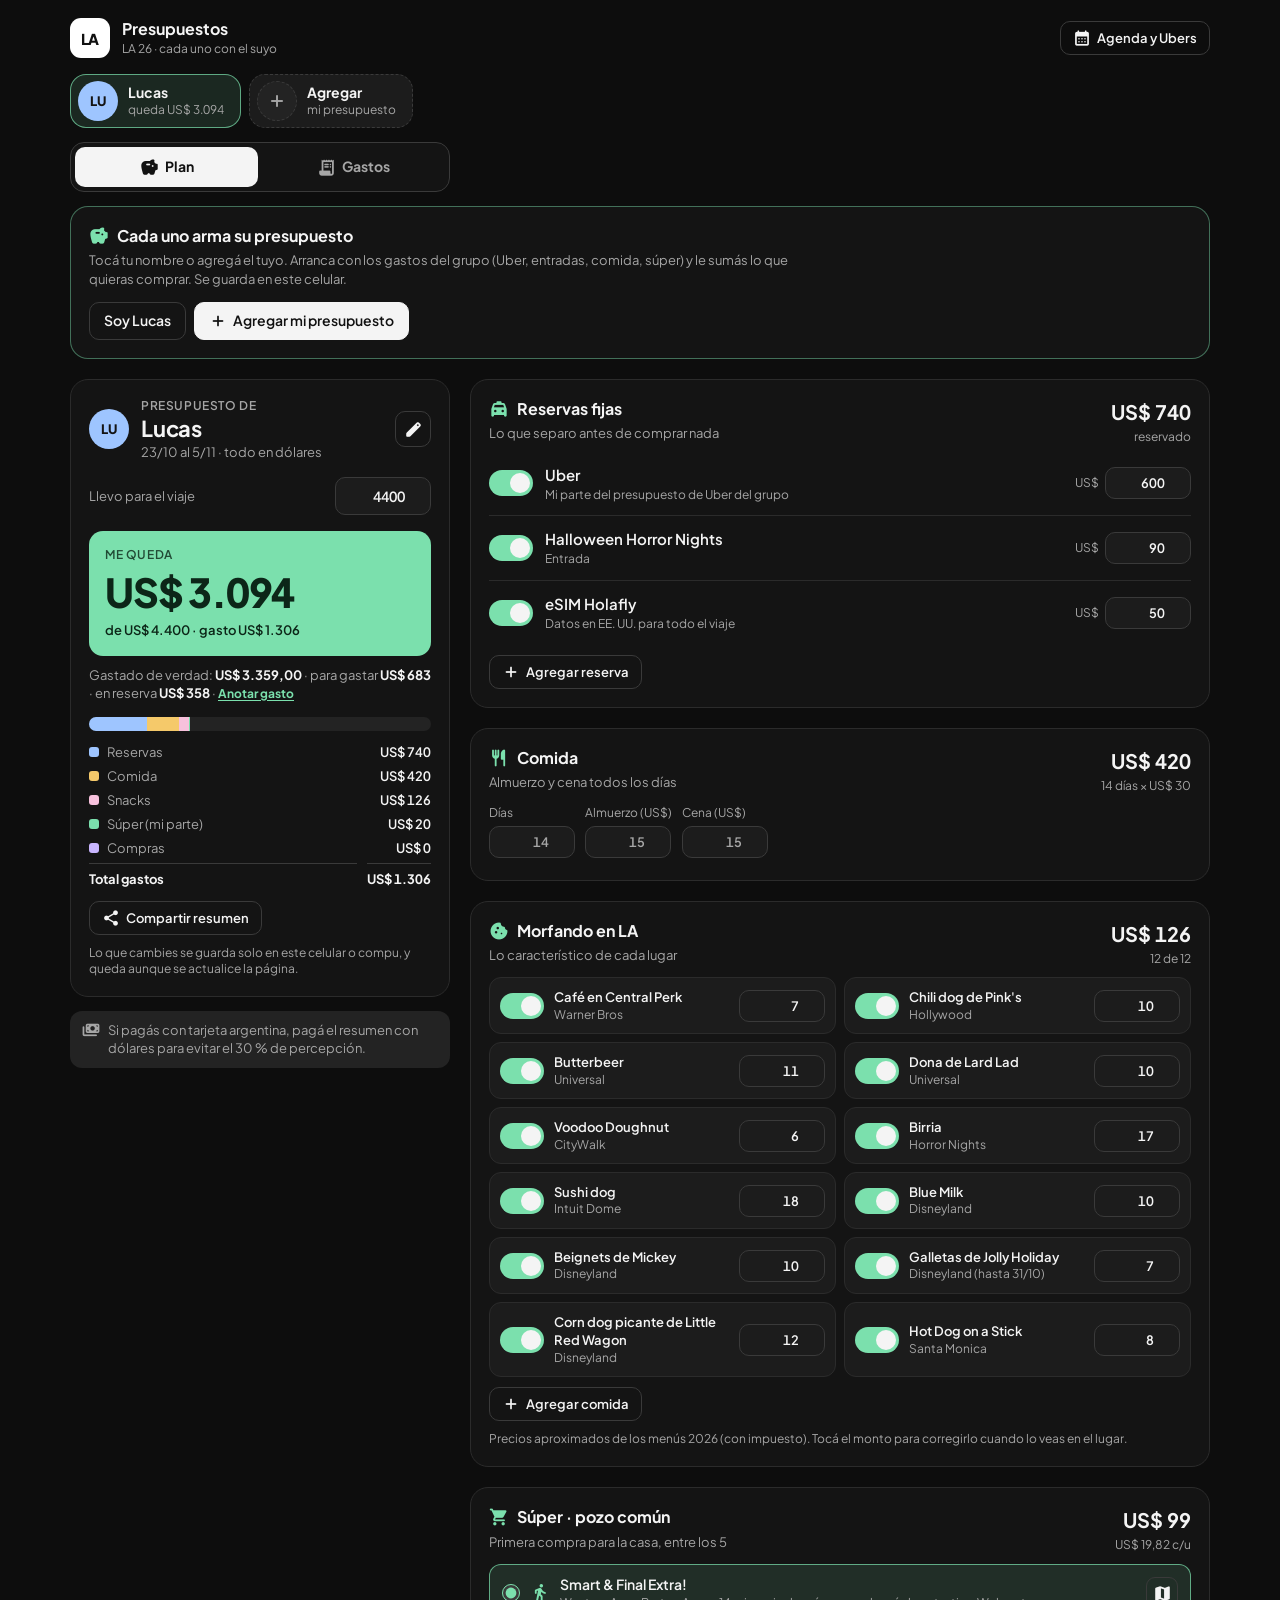
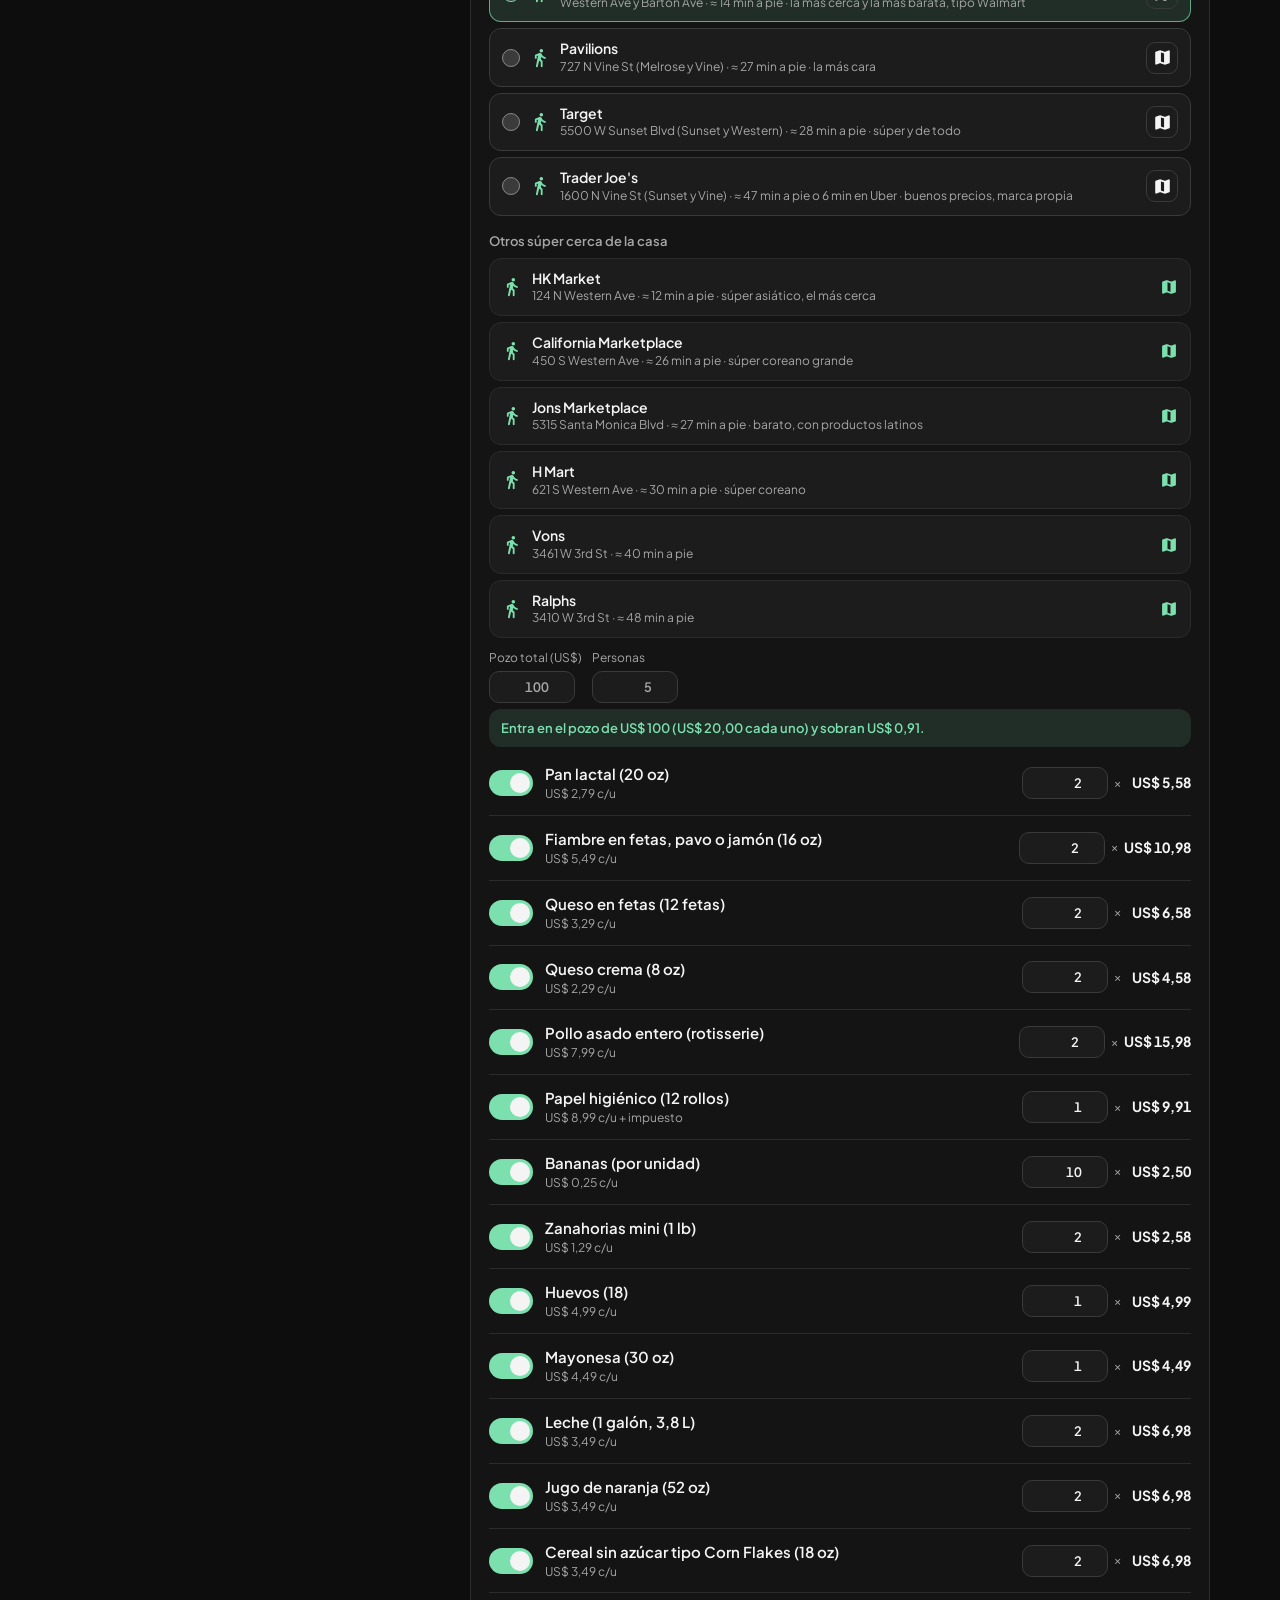
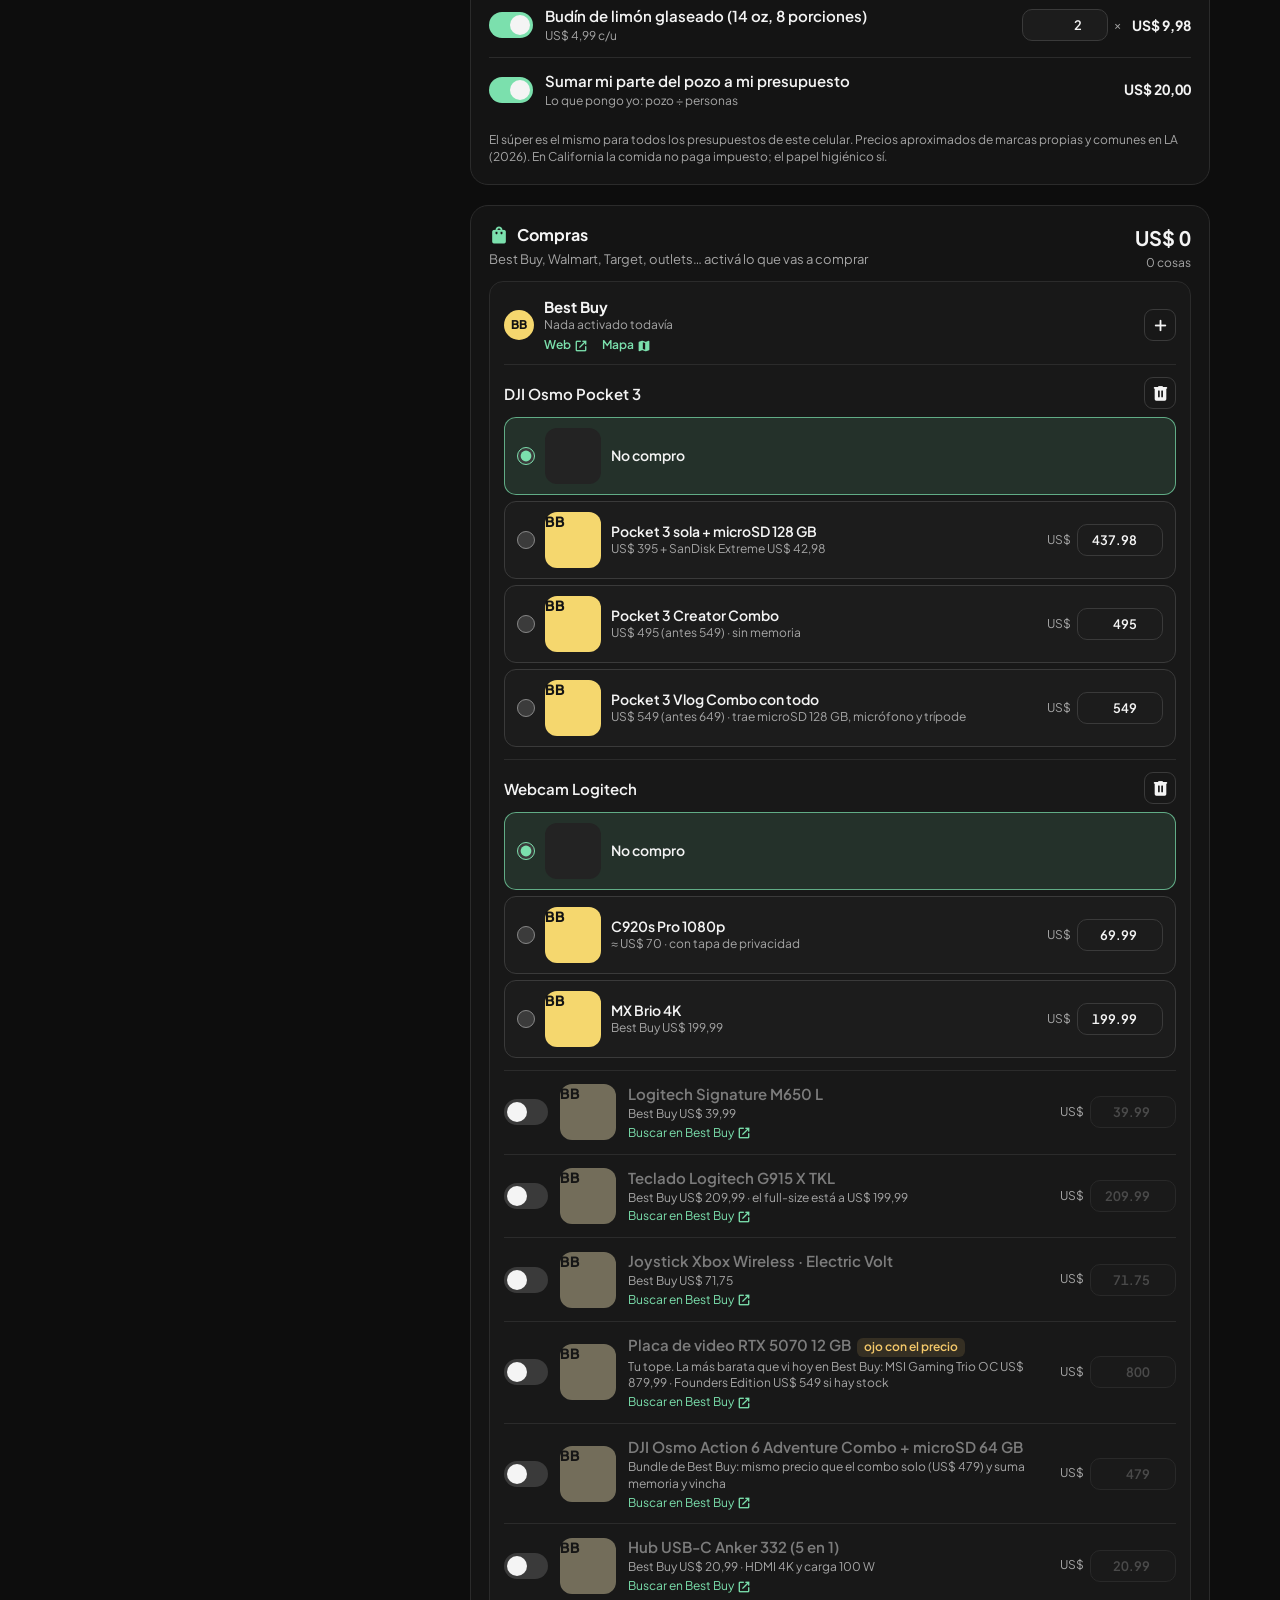
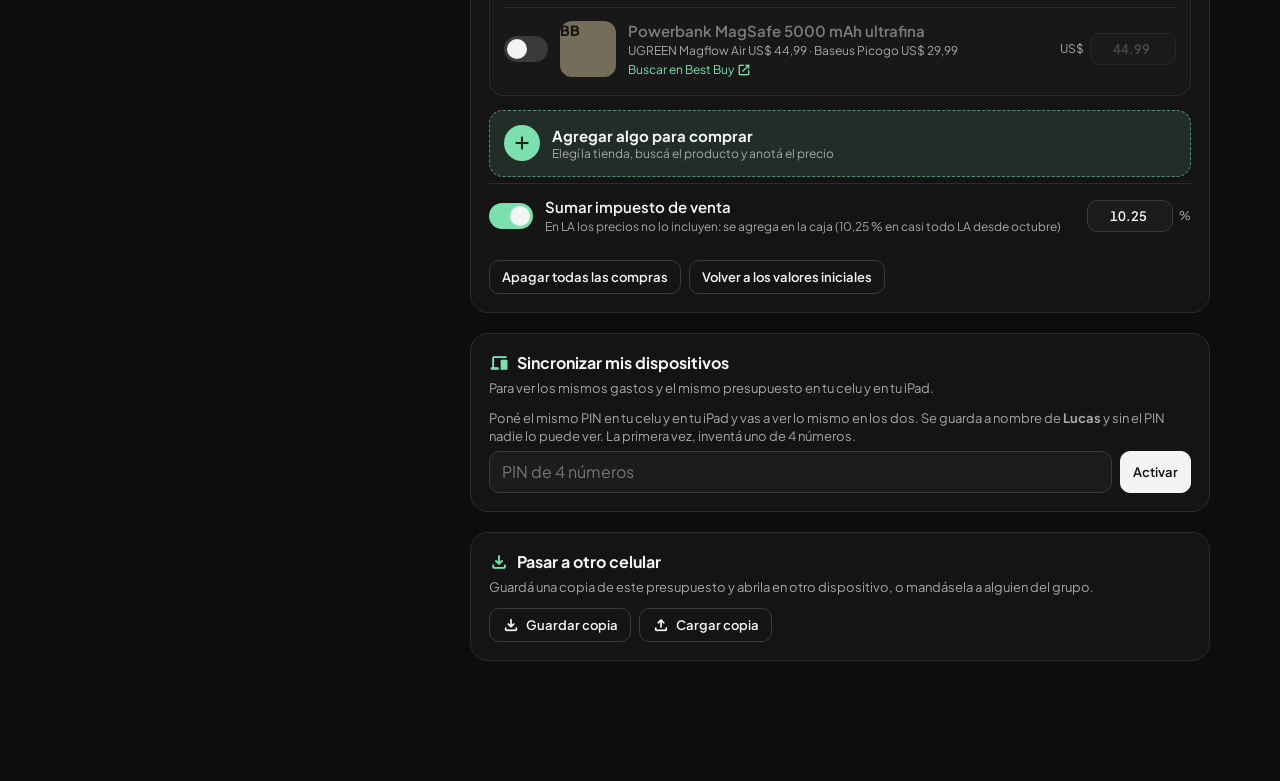
==== presupuesto/index.html @ dd447ec0 "Presupuestos: Lucas gastó US$ 244 en Uniqlo y reserva el Uber a Citadel del 4/11 Co-Authored-By: Cla" ====
<!doctype html>
<html lang="es">
<head>
<meta charset="utf-8">
<meta name="viewport" content="width=device-width, initial-scale=1, viewport-fit=cover">
<meta name="theme-color" content="#111111">
<meta name="apple-mobile-web-app-capable" content="yes">
<meta name="apple-mobile-web-app-status-bar-style" content="black-translucent">
<title>LA 26 · Presupuestos</title>
<link rel="manifest" href="../manifest.webmanifest">
<link rel="icon" href="../icono.svg" type="image/svg+xml">
<link rel="apple-touch-icon" href="../icono.svg">
<link rel="preconnect" href="https://fonts.googleapis.com">
<link rel="preconnect" href="https://fonts.gstatic.com" crossorigin>
<link rel="stylesheet" href="https://fonts.googleapis.com/css2?family=Plus+Jakarta+Sans:wght@400;500;600;700;800&display=swap">
<link rel="stylesheet" href="https://fonts.googleapis.com/css2?family=Material+Symbols+Rounded:opsz,wght,FILL,GRAD@20..48,400..600,0..1,0&icon_names=add,backspace,calendar_month,close,confirmation_number,content_copy,cookie,delete,devices,directions_walk,download,edit,local_taxi,map,open_in_new,payments,receipt_long,restaurant,savings,search,share,shopping_bag,shopping_cart,upload,warning&display=block">
<link rel="stylesheet" href="presupuesto.css?v=12">
</head>
<body>
<header class="top">
  <a class="marca" href="../">
    <span class="logo">LA</span>
    <span class="marca-txt">
      <strong>Presupuestos</strong>
      <small>LA 26 · cada uno con el suyo</small>
    </span>
  </a>
  <a class="btn btn-sec btn-chico solo-desk" href="../">
    <span class="ms" aria-hidden="true">calendar_month</span>
    Agenda y Ubers
  </a>
</header>

<nav class="personas" id="personas" aria-label="Presupuesto de cada uno"></nav>

<div class="vistas">
  <div class="segmentos" role="tablist" aria-label="Plan o gastos">
    <button type="button" data-vista="plan">
      <span class="ms" aria-hidden="true">savings</span>
      Plan
    </button>
    <button type="button" data-vista="gastos">
      <span class="ms" aria-hidden="true">receipt_long</span>
      Gastos
    </button>
  </div>
</div>

<section class="bienvenida" id="bienvenida" hidden>
  <div class="caja">
    <h2><span class="ms" aria-hidden="true">savings</span>Cada uno arma su presupuesto</h2>
    <p class="sub">Tocá tu nombre o agregá el tuyo. Arranca con los gastos del grupo (Uber, entradas, comida, súper) y le sumás lo que quieras comprar. Se guarda en este celular.</p>
    <div class="fila-btns" id="bienvenida-btns"></div>
  </div>
</section>

<div class="wrap" id="wrap">
  <aside class="resumen">
    <div class="caja">
      <div class="cab-persona">
        <span class="sig" id="p-sig"></span>
        <div class="cab-persona-txt">
          <small class="rotulo">Presupuesto de</small>
          <h1 id="p-nombre"></h1>
          <p class="sub" id="p-fechas"></p>
        </div>
        <button class="icono-btn" id="editar-persona" aria-label="Editar nombre y color">
          <span class="ms" aria-hidden="true">edit</span>
        </button>
      </div>
      <div class="recibo">
        <label for="recibo">Llevo para el viaje</label>
        <input class="num" id="recibo" type="number" min="0" step="50" inputmode="numeric" data-k="recibo">
      </div>
      <div class="queda" id="queda">
        <small>Me queda</small>
        <b id="queda-n">US$ 0</b>
        <span id="queda-sub"></span>
      </div>
      <p class="real" id="real"></p>
      <div class="barra" id="barra"></div>
      <div class="leyenda" id="leyenda"></div>
      <div class="fila-btns acciones">
        <button class="btn btn-sec btn-chico" id="compartir">
          <span class="ms" aria-hidden="true">share</span>
          Compartir resumen
        </button>
      </div>
      <p class="nota">Lo que cambies se guarda solo en este celular o compu, y queda aunque se actualice la página.</p>
    </div>
    <div class="avisos" id="avisos"></div>
  </aside>

  <main class="cols">
    <section class="caja">
      <div class="cab">
        <div><h2><span class="ms" aria-hidden="true">local_taxi</span>Reservas fijas</h2><p class="sub">Lo que separo antes de comprar nada</p></div>
        <div class="tot"><b id="t-reservas">US$ 0</b><small>reservado</small></div>
      </div>
      <div id="reservas"></div>
      <button class="btn btn-sec btn-chico agregar-chico" data-agregar="reservas">
        <span class="ms" aria-hidden="true">add</span>
        Agregar reserva
      </button>
    </section>

    <section class="caja">
      <div class="cab">
        <div><h2><span class="ms" aria-hidden="true">restaurant</span>Comida</h2><p class="sub">Almuerzo y cena todos los días</p></div>
        <div class="tot"><b id="t-comida">US$ 0</b><small id="t-comida-sub"></small></div>
      </div>
      <div class="comida">
        <label>Días<input class="num chico" type="number" min="0" step="1" inputmode="numeric" data-k="dias"></label>
        <label>Almuerzo (US$)<input class="num chico" type="number" min="0" step="1" inputmode="decimal" data-k="almuerzo"></label>
        <label>Cena (US$)<input class="num chico" type="number" min="0" step="1" inputmode="decimal" data-k="cena"></label>
      </div>
    </section>

    <section class="caja">
      <div class="cab">
        <div><h2><span class="ms" aria-hidden="true">cookie</span>Morfando en LA</h2><p class="sub">Lo característico de cada lugar</p></div>
        <div class="tot"><b id="t-snacks">US$ 0</b><small id="t-snacks-sub"></small></div>
      </div>
      <div class="snacks" id="snacks"></div>
      <button class="btn btn-sec btn-chico agregar-chico" data-agregar="snacks">
        <span class="ms" aria-hidden="true">add</span>
        Agregar comida
      </button>
      <p class="nota">Precios aproximados de los menús 2026 (con impuesto). Tocá el monto para corregirlo cuando lo veas en el lugar.</p>
    </section>

    <section class="caja">
      <div class="cab">
        <div><h2><span class="ms" aria-hidden="true">shopping_cart</span>Súper · pozo común</h2><p class="sub" id="super-sub">Primera compra para la casa</p></div>
        <div class="tot"><b id="t-super">US$ 0</b><small id="t-super-sub"></small></div>
      </div>
      <div class="tiendas" id="tiendas"></div>
      <div class="cercanos" id="cercanos"></div>
      <div class="comida">
        <label>Pozo total (US$)<input class="num chico" type="number" min="0" step="5" inputmode="decimal" data-sk="pozo"></label>
        <label>Personas<input class="num chico" type="number" min="1" step="1" inputmode="numeric" data-sk="personas"></label>
      </div>
      <div class="pozo" id="pozo"></div>
      <div id="super"></div>
      <div class="fila" id="mi-parte"></div>
      <p class="nota">El súper es el mismo para todos los presupuestos de este celular. Precios aproximados de marcas propias y comunes en LA (2026). En California la comida no paga impuesto; el papel higiénico sí.</p>
    </section>

    <section class="caja">
      <div class="cab">
        <div><h2><span class="ms" aria-hidden="true">shopping_bag</span>Compras</h2><p class="sub">Best Buy, Walmart, Target, outlets… activá lo que vas a comprar</p></div>
        <div class="tot"><b id="t-compras">US$ 0</b><small id="t-compras-sub"></small></div>
      </div>
      <div id="compras"></div>
      <button class="agregar" data-agregar-compra="">
        <span class="ms" aria-hidden="true">add</span>
        <span><b>Agregar algo para comprar</b><small>Elegí la tienda, buscá el producto y anotá el precio</small></span>
      </button>
      <div id="impuesto"></div>
      <div class="fila-btns">
        <button class="btn btn-sec btn-chico" id="todo-off">Apagar todas las compras</button>
        <button class="btn btn-sec btn-chico" id="reset">Volver a los valores iniciales</button>
      </div>
    </section>

    <section class="caja" id="sync-caja">
      <div class="cab">
        <div><h2><span class="ms" aria-hidden="true">devices</span>Sincronizar mis dispositivos</h2><p class="sub">Para ver los mismos gastos y el mismo presupuesto en tu celu y en tu iPad.</p></div>
      </div>
      <div id="sync-box"></div>
    </section>

    <section class="caja">
      <div class="cab">
        <div><h2><span class="ms" aria-hidden="true">download</span>Pasar a otro celular</h2><p class="sub">Guardá una copia de este presupuesto y abrila en otro dispositivo, o mandásela a alguien del grupo.</p></div>
      </div>
      <div class="fila-btns">
        <button class="btn btn-sec btn-chico" id="exportar">
          <span class="ms" aria-hidden="true">download</span>
          Guardar copia
        </button>
        <label class="btn btn-sec btn-chico" for="archivo">
          <span class="ms" aria-hidden="true">upload</span>
          Cargar copia
        </label>
        <input type="file" id="archivo" accept=".json,application/json" hidden>
      </div>
    </section>
  </main>
</div>

<section class="gastos-vista" id="vista-gastos" hidden>
  <div class="caja g-resumen" id="g-queda-box">
    <small class="rotulo" id="g-titulo">Te quedan</small>
    <b id="g-queda">US$ 0</b>
    <span id="g-sub"></span>
    <div class="g-barra"><i id="g-barra"></i><i id="g-barra-res" class="res"></i></div>
    <small class="g-plan" id="g-plan"></small>
  </div>

  <div class="caja calc">
    <div class="calc-pantalla" aria-live="polite">
      <span id="calc-expr"></span>
      <b id="calc-total">US$ 0,00</b>
    </div>
    <div class="cats" id="g-cats"></div>
    <input class="g-nota" id="g-nota" type="text" maxlength="80" placeholder="¿En qué? (opcional)" autocomplete="off">
    <div class="teclado">
      <button type="button" data-tecla="7" style="grid-area:k7">7</button>
      <button type="button" data-tecla="8" style="grid-area:k8">8</button>
      <button type="button" data-tecla="9" style="grid-area:k9">9</button>
      <button type="button" data-tecla="borrar" class="op" style="grid-area:kb" aria-label="Borrar el último número"><span class="ms" aria-hidden="true">backspace</span></button>
      <button type="button" data-tecla="4" style="grid-area:k4">4</button>
      <button type="button" data-tecla="5" style="grid-area:k5">5</button>
      <button type="button" data-tecla="6" style="grid-area:k6">6</button>
      <button type="button" data-tecla="C" class="op" style="grid-area:kc" aria-label="Borrar todo">C</button>
      <button type="button" data-tecla="1" style="grid-area:k1">1</button>
      <button type="button" data-tecla="2" style="grid-area:k2">2</button>
      <button type="button" data-tecla="3" style="grid-area:k3">3</button>
      <button type="button" data-tecla="+" class="op mas" style="grid-area:kp" aria-label="Sumar">+</button>
      <button type="button" data-tecla="0" style="grid-area:k0">0</button>
      <button type="button" data-tecla="." style="grid-area:kd" aria-label="Coma decimal">,</button>
    </div>
    <div class="g-acciones">
      <button type="button" class="btn btn-sec btn-reservar" id="g-reservar" disabled><span class="ms" aria-hidden="true">savings</span>Reservar</button>
      <button type="button" class="btn btn-anotar" id="g-anotar" disabled>Anotar gasto</button>
    </div>
  </div>

  <div class="caja" id="g-res-caja" hidden>
    <h2><span class="ms" aria-hidden="true">savings</span>En reserva<span class="h2-num" id="g-res-tot"></span></h2>
    <p class="sub">No está gastada, pero no se toca: no cuenta en lo que te queda para gastar.</p>
    <div id="g-res-lista"></div>
  </div>

  <div class="caja">
    <h2><span class="ms" aria-hidden="true">receipt_long</span>Lo que gasté</h2>
    <div id="g-lista"></div>
  </div>

  <p class="g-sync" id="g-sync"></p>
</section>

<nav class="tabbar" aria-label="Secciones">
  <a href="../">
    <span class="ms" aria-hidden="true">calendar_month</span>
    Agenda
  </a>
  <a href="../#mapa">
    <span class="ms" aria-hidden="true">map</span>
    Mapa
  </a>
  <a href="../#uber">
    <span class="ms" aria-hidden="true">payments</span>
    Uber
  </a>
  <a href="#plan" data-vista="plan">
    <span class="ms" aria-hidden="true">savings</span>
    Presupuestos
  </a>
  <a href="#gastos" data-vista="gastos">
    <span class="ms" aria-hidden="true">receipt_long</span>
    Gastos
  </a>
</nav>

<dialog class="modal" id="modal-persona">
  <form method="dialog" class="modal-cuerpo" id="form-persona">
    <header class="modal-cab">
      <h2 id="persona-titulo">Nuevo presupuesto</h2>
      <button type="button" class="icono-btn" data-cerrar aria-label="Cerrar">
        <span class="ms" aria-hidden="true">close</span>
      </button>
    </header>
    <label class="campo">
      <span>Nombre</span>
      <input id="pe-nombre" type="text" maxlength="24" placeholder="Ej: Caro" autocomplete="off">
    </label>
    <label class="campo">
      <span>Plata que llevás (US$)</span>
      <input id="pe-recibo" type="number" min="0" step="50" inputmode="numeric" placeholder="Ej: 2000">
    </label>
    <div class="campo">
      <span>Color</span>
      <div class="colores" id="pe-colores"></div>
    </div>
    <p class="ayuda" id="pe-ayuda">Arranca con los gastos del grupo (Uber, entradas, comida y súper) y después cambiás lo que quieras.</p>
    <footer class="modal-pie">
      <button type="button" class="btn btn-peligro" id="pe-borrar">Borrar</button>
      <span class="espacio"></span>
      <button type="button" class="btn btn-sec" data-cerrar>Cancelar</button>
      <button type="submit" class="btn" id="pe-guardar">Crear</button>
    </footer>
  </form>
</dialog>

<dialog class="modal" id="modal-item">
  <form method="dialog" class="modal-cuerpo" id="form-item">
    <header class="modal-cab">
      <h2 id="item-titulo">Agregar</h2>
      <button type="button" class="icono-btn" data-cerrar aria-label="Cerrar">
        <span class="ms" aria-hidden="true">close</span>
      </button>
    </header>
    <label class="campo">
      <span>Nombre</span>
      <input id="it-nombre" type="text" maxlength="80" autocomplete="off">
    </label>
    <label class="campo">
      <span id="it-nota-label">Detalle</span>
      <input id="it-nota" type="text" maxlength="120" autocomplete="off" placeholder="Opcional">
    </label>
    <label class="campo">
      <span>Precio (US$)</span>
      <input id="it-precio" type="number" min="0" step="0.01" inputmode="decimal">
    </label>
    <footer class="modal-pie">
      <button type="button" class="btn btn-peligro" id="it-borrar">Borrar</button>
      <span class="espacio"></span>
      <button type="button" class="btn btn-sec" data-cerrar>Cancelar</button>
      <button type="submit" class="btn" id="it-guardar">Agregar</button>
    </footer>
  </form>
</dialog>

<dialog class="modal" id="modal-compra">
  <form method="dialog" class="modal-cuerpo" id="form-compra">
    <header class="modal-cab">
      <h2 id="compra-titulo">Agregar compra</h2>
      <button type="button" class="icono-btn" data-cerrar aria-label="Cerrar">
        <span class="ms" aria-hidden="true">close</span>
      </button>
    </header>
    <label class="campo">
      <span>Link del producto (opcional)</span>
      <input id="c-link" type="url" inputmode="url" placeholder="Pegá el link de Best Buy, Walmart, Amazon…" autocomplete="off">
      <small class="ayuda" id="c-link-ayuda">Con el link se completan la tienda y el nombre. El precio lo anotás vos.</small>
    </label>
    <div class="campo">
      <span>Tienda</span>
      <div id="c-tiendas"></div>
      <input id="c-tienda-otra" type="text" maxlength="40" placeholder="Nombre de la tienda" autocomplete="off" hidden>
    </div>
    <label class="campo">
      <span>Producto</span>
      <input id="c-nombre" type="text" maxlength="90" placeholder="Ej: AirPods 4" autocomplete="off">
    </label>
    <div class="fila-btns" id="c-buscar"></div>
    <div class="fila-campos">
      <label class="campo-mini"><small>Precio en la etiqueta (US$)</small><input id="c-precio" type="number" min="0" step="0.01" inputmode="decimal"></label>
      <label class="campo-mini corto"><small>Cantidad</small><input id="c-cant" type="number" min="1" step="1" inputmode="numeric" value="1"></label>
    </div>
    <small class="ayuda">En EE. UU. la etiqueta no incluye el impuesto: se suma solo abajo, en Compras.</small>
    <label class="campo">
      <span>Nota</span>
      <input id="c-nota" type="text" maxlength="120" placeholder="Opcional: color, talle, modelo…" autocomplete="off">
    </label>
    <footer class="modal-pie">
      <button type="button" class="btn btn-peligro" id="c-borrar">Borrar</button>
      <span class="espacio"></span>
      <button type="button" class="btn btn-sec" data-cerrar>Cancelar</button>
      <button type="submit" class="btn" id="c-guardar">Agregar</button>
    </footer>
  </form>
</dialog>

<div class="toast" id="toast" role="status" aria-live="polite"></div>

<script src="datos.js?v=23"></script>
<script src="presupuesto.js?v=23"></script>
</body>
</html>
---- presupuesto/presupuesto.css ----
:root {
  --bg: #0d0d0d;
  --panel: #141414;
  --card: #1c1c1c;
  --card-2: #232323;
  --line: #2b2b2b;
  --line-2: #3a3a3a;
  --text: #f4f4f4;
  --muted: #a6a6a6;
  --muted-2: #7c7c7c;
  --mint: #7be0ad;
  --mint-ink: #0c2618;
  --mint-soft: rgba(123, 224, 173, 0.13);
  --amber: #f5c96a;
  --amber-soft: rgba(245, 201, 106, 0.13);
  --red: #ff8f87;
  --red-soft: rgba(255, 143, 135, 0.14);
  --pink: #f7c1dc;
  --blue: #9ec5ff;
  --violet: #c9b6ff;
  --tab-h: 64px;
  --safe-b: env(safe-area-inset-bottom, 0px);
  color-scheme: dark;
}

* { box-sizing: border-box; }

html, body { margin: 0; }

body {
  background: var(--bg);
  color: var(--text);
  font-family: "Plus Jakarta Sans", system-ui, -apple-system, "Segoe UI", sans-serif;
  font-size: 14px;
  line-height: 1.4;
  -webkit-font-smoothing: antialiased;
  -webkit-tap-highlight-color: transparent;
}

button, input, textarea, select { font: inherit; color: inherit; }
button { cursor: pointer; }
a { color: inherit; }
[hidden] { display: none !important; }

.ms {
  font-family: "Material Symbols Rounded";
  font-weight: normal;
  font-style: normal;
  font-size: 20px;
  line-height: 1;
  width: 1em;
  overflow: hidden;
  display: inline-block;
  flex: none;
  letter-spacing: normal;
  text-transform: none;
  white-space: nowrap;
  direction: ltr;
  -webkit-font-smoothing: antialiased;
  font-feature-settings: "liga";
  font-variation-settings: "FILL" 1, "wght" 500, "GRAD" 0, "opsz" 24;
}

.top {
  max-width: 1180px;
  margin: 0 auto;
  padding: 18px 20px 6px;
  display: flex;
  align-items: center;
  gap: 12px;
}
.marca { display: flex; align-items: center; gap: 12px; flex: 1; min-width: 0; text-decoration: none; }
.logo {
  width: 40px;
  height: 40px;
  border-radius: 11px;
  background: #fff;
  color: #111;
  display: grid;
  place-items: center;
  font-weight: 800;
  font-size: 15px;
  letter-spacing: -0.02em;
  flex: none;
}
.marca-txt { display: flex; flex-direction: column; min-width: 0; }
.marca-txt strong { font-size: 16px; font-weight: 700; }
.marca-txt small { font-size: 12px; color: var(--muted); white-space: nowrap; overflow: hidden; text-overflow: ellipsis; }

.btn {
  height: 38px;
  padding: 0 14px;
  border-radius: 10px;
  border: 1px solid #f4f4f4;
  background: #f4f4f4;
  color: #111;
  font-weight: 600;
  font-size: 14px;
  display: inline-flex;
  align-items: center;
  justify-content: center;
  gap: 6px;
  white-space: nowrap;
  text-decoration: none;
}
.btn:hover { background: #fff; }
.btn .ms { font-size: 18px; }
.btn-sec { background: transparent; color: var(--text); border-color: var(--line-2); }
.btn-sec:hover { background: var(--card-2); }
.btn-peligro { background: transparent; color: var(--red); border-color: rgba(255, 143, 135, 0.4); }
.btn-peligro:hover { background: var(--red-soft); }
.btn-chico { height: 34px; font-size: 13px; padding: 0 12px; }
.fila-btns { display: flex; gap: 8px; flex-wrap: wrap; }

.icono-btn {
  width: 36px;
  height: 36px;
  border-radius: 10px;
  border: 1px solid var(--line-2);
  background: transparent;
  display: grid;
  place-items: center;
  color: var(--text);
  flex: none;
  text-decoration: none;
}
.icono-btn:hover { background: var(--card-2); }
.icono-btn .ms { font-size: 19px; }
.icono-btn.chico { width: 32px; height: 32px; border-radius: 9px; }

.sig {
  width: 40px;
  height: 40px;
  border-radius: 50%;
  display: grid;
  place-items: center;
  font-weight: 800;
  font-size: 13px;
  color: #141414;
  letter-spacing: -0.02em;
  background: #fff;
  flex: none;
}
.sig.chico { width: 30px; height: 30px; font-size: 12px; }
.sig.vacio { background: var(--card-2); color: var(--muted); border: 1px dashed var(--line-2); }
.sig .ms { font-size: 20px; }

.personas {
  max-width: 1180px;
  margin: 0 auto;
  padding: 10px 20px 14px;
  display: flex;
  gap: 8px;
  overflow-x: auto;
  scrollbar-width: none;
}
.personas::-webkit-scrollbar { display: none; }
.persona {
  flex: none;
  display: flex;
  align-items: center;
  gap: 10px;
  height: 54px;
  padding: 0 16px 0 7px;
  border-radius: 16px;
  border: 1px solid var(--line-2);
  background: var(--card);
  text-align: left;
}
.persona:hover { background: var(--card-2); }
.persona.sel { border-color: rgba(123, 224, 173, 0.7); background: var(--mint-soft); }
.persona b { display: block; font-size: 14px; font-weight: 700; }
.persona small { display: block; font-size: 12px; color: var(--muted); font-variant-numeric: tabular-nums; }
.persona small.neg { color: var(--red); }
.persona.nueva { border-style: dashed; }

.bienvenida { max-width: 1180px; margin: 0 auto; padding: 0 20px 14px; }
.bienvenida .caja { border-color: rgba(123, 224, 173, 0.45); }
.bienvenida .sub { max-width: 720px; margin: 4px 0 14px; }

.wrap {
  max-width: 1180px;
  margin: 0 auto;
  padding: 6px 20px 120px;
  display: grid;
  grid-template-columns: 380px 1fr;
  gap: 20px;
  align-items: start;
}
.resumen { position: sticky; top: 20px; display: flex; flex-direction: column; gap: 14px; }
.caja { background: var(--panel); border: 1px solid var(--line); border-radius: 18px; padding: 18px; }
h1 { margin: 0; font-size: 22px; line-height: 1.2; letter-spacing: -0.01em; overflow-wrap: break-word; }
.rotulo { display: block; font-size: 12px; font-weight: 600; color: var(--muted); text-transform: uppercase; letter-spacing: 0.05em; }
h2 { margin: 0 0 4px; font-size: 16px; display: flex; align-items: center; gap: 8px; }
h2 .ms { color: var(--mint); }
.sub { color: var(--muted); font-size: 13px; margin: 2px 0 0; }

.cab-persona { display: flex; align-items: center; gap: 12px; }
.cab-persona-txt { flex: 1; min-width: 0; }

.recibo { display: flex; align-items: center; gap: 10px; margin-top: 16px; }
.recibo label { color: var(--muted); font-size: 13px; flex: 1; }
.num {
  width: 96px;
  height: 38px;
  border-radius: 10px;
  border: 1px solid var(--line-2);
  background: var(--card);
  padding: 0 10px;
  text-align: right;
  font-weight: 600;
  font-variant-numeric: tabular-nums;
}
.num.chico { width: 86px; height: 32px; font-size: 13px; }
.num:focus { outline: 2px solid rgba(123, 224, 173, 0.6); border-color: transparent; }

.queda { margin-top: 16px; padding: 16px; border-radius: 14px; background: var(--mint); color: var(--mint-ink); transition: background 0.2s; }
.queda.neg { background: var(--red); color: #2a0b08; }
.queda small { display: block; font-size: 12px; font-weight: 600; opacity: 0.8; text-transform: uppercase; letter-spacing: 0.05em; }
.queda b { display: block; font-size: 40px; font-weight: 800; letter-spacing: -0.03em; font-variant-numeric: tabular-nums; }
.queda span { font-size: 13px; font-weight: 600; }

.barra { display: flex; height: 14px; border-radius: 7px; overflow: hidden; background: var(--card-2); margin-top: 14px; }
.barra i { display: block; height: 100%; transition: width 0.25s; }
.leyenda { display: grid; grid-template-columns: 1fr auto; gap: 6px 10px; margin-top: 12px; font-size: 13px; }
.leyenda span { display: flex; align-items: center; gap: 8px; color: var(--muted); }
.leyenda span::before { content: ""; width: 10px; height: 10px; border-radius: 3px; background: var(--c); flex: none; }
.leyenda b { text-align: right; font-variant-numeric: tabular-nums; font-weight: 600; }
.leyenda .total { border-top: 1px solid var(--line-2); padding-top: 6px; color: var(--text); font-weight: 700; }
.leyenda .total::before { display: none; }
.acciones { margin-top: 14px; }

.avisos { display: flex; flex-direction: column; gap: 8px; }
.aviso { display: flex; gap: 8px; padding: 10px 12px; border-radius: 12px; font-size: 13px; background: var(--amber-soft); color: var(--amber); }
.aviso.gris { background: var(--card-2); color: var(--muted); }
.aviso .ms { font-size: 18px; }

.cols { display: flex; flex-direction: column; gap: 20px; min-width: 0; }
.cab { display: flex; justify-content: space-between; align-items: flex-start; gap: 12px; margin-bottom: 6px; }
.cab > div:first-child { min-width: 0; }
.cab .tot { text-align: right; flex: 0 0 auto; max-width: 46%; }
.cab .tot b { display: block; font-size: 20px; font-variant-numeric: tabular-nums; }
.cab .tot small { color: var(--muted); font-size: 12px; }

.fila { display: grid; grid-template-columns: auto 1fr auto; gap: 12px; align-items: center; padding: 12px 0; border-top: 1px solid var(--line); }
.fila:first-child { border-top: 0; }
.fila.con-foto { grid-template-columns: auto auto 1fr auto; }
.foto { width: 56px; height: 56px; border-radius: 12px; background: #fff; object-fit: contain; padding: 4px; display: block; }
.foto.sig { padding: 0; border-radius: 12px; font-size: 14px; }
.foto.vacia { background: var(--card-2); }
.fila.off .foto { opacity: 0.45; filter: grayscale(0.6); }
.txt b { display: block; font-size: 15px; font-weight: 600; }
.txt small { display: block; font-size: 12px; color: var(--muted); margin-top: 2px; }
.txt small a { color: var(--mint); text-decoration: none; display: inline-flex; align-items: center; gap: 3px; }
.txt small a:hover { text-decoration: underline; }
.txt small a .ms { font-size: 14px; }
.fila.off .txt b, .fila.off .precio { color: var(--muted-2); }
.fila.off .num { opacity: 0.5; }
.nombre {
  border: 0;
  background: none;
  padding: 0;
  margin: 0;
  text-align: left;
  display: block;
  max-width: 100%;
}
.nombre:hover b, .nombre:focus-visible b { text-decoration: underline; text-decoration-color: var(--line-2); text-underline-offset: 3px; }
.precio { display: flex; align-items: center; gap: 6px; font-variant-numeric: tabular-nums; }
.precio em { font-style: normal; color: var(--muted); font-size: 12px; }
.uber-est { color: var(--mint); }
.link-btn { border: 0; background: none; padding: 0; color: var(--mint); font-weight: 700; font-size: 12px; text-decoration: underline; text-underline-offset: 2px; }

.sw { position: relative; width: 44px; height: 26px; flex: none; }
.sw input { position: absolute; inset: 0; opacity: 0; cursor: pointer; margin: 0; z-index: 1; }
.sw i { position: absolute; inset: 0; border-radius: 13px; background: var(--line-2); transition: background 0.15s; }
.sw i::after { content: ""; position: absolute; top: 3px; left: 3px; width: 20px; height: 20px; border-radius: 50%; background: #f4f4f4; transition: transform 0.15s; }
.sw input:checked + i { background: var(--mint); }
.sw input:checked + i::after { transform: translateX(18px); }
.sw input:focus-visible + i { outline: 2px solid var(--mint); outline-offset: 2px; }

.comida { display: flex; flex-wrap: wrap; gap: 10px; margin: 10px 0 4px; }
.comida label { display: flex; flex-direction: column; gap: 4px; font-size: 12px; color: var(--muted); }

.snacks { display: grid; grid-template-columns: repeat(auto-fill, minmax(240px, 1fr)); gap: 8px; margin-top: 10px; }
.snack { display: grid; grid-template-columns: auto 1fr auto; gap: 10px; align-items: center; padding: 10px; border-radius: 12px; background: var(--card); border: 1px solid var(--line); }
.snack.off { opacity: 0.55; }
.snack b { display: block; font-size: 13px; font-weight: 600; }
.snack small { display: block; font-size: 12px; color: var(--muted); }

.agregar-chico { margin-top: 10px; }

.tienda-grupo { margin-top: 14px; border: 1px solid var(--line); border-radius: 14px; padding: 4px 14px; background: rgba(255, 255, 255, 0.015); }
.tienda-grupo:first-child { margin-top: 10px; }
.tienda-cab { display: flex; align-items: center; gap: 10px; padding: 10px 0; border-bottom: 1px solid var(--line); }
.tienda-txt { flex: 1; min-width: 0; }
.tienda-txt b { display: block; font-size: 15px; font-weight: 700; }
.tienda-txt small { display: block; font-size: 12px; color: var(--muted); }
.tienda-links { display: flex; flex-wrap: wrap; gap: 4px 14px; margin-top: 3px; }
.tienda-links a { font-size: 12px; font-weight: 600; color: var(--mint); text-decoration: none; display: inline-flex; align-items: center; gap: 3px; }
.tienda-links a:hover { text-decoration: underline; }
.tienda-links .ms { font-size: 14px; }
.tienda-grupo .fila:first-of-type { border-top: 0; }

.grupo { padding: 12px 0; border-top: 1px solid var(--line); }
.tienda-cab + .grupo { border-top: 0; }
.grupo-cab { display: flex; align-items: center; justify-content: space-between; gap: 10px; margin-bottom: 8px; }
.grupo-cab b { font-size: 15px; font-weight: 600; }
.opciones { display: flex; flex-direction: column; gap: 6px; }
.opcion { display: grid; grid-template-columns: auto auto 1fr auto; gap: 10px; align-items: center; padding: 10px 12px; border-radius: 12px; border: 1px solid var(--line-2); background: var(--card); cursor: pointer; }
.opcion input { accent-color: var(--mint); width: 18px; height: 18px; margin: 0; }
.opcion.sel { border-color: rgba(123, 224, 173, 0.7); background: var(--mint-soft); }
.opcion span b { display: block; font-weight: 600; }
.opcion span small { display: block; color: var(--muted); font-size: 12px; }
.opcion small a { color: var(--mint); text-decoration: none; display: inline-flex; align-items: center; gap: 3px; }
.opcion small a:hover { text-decoration: underline; }
.opcion small a .ms { font-size: 14px; }
.tag { display: inline-block; font-size: 12px; font-weight: 600; padding: 1px 7px; border-radius: 6px; background: var(--amber-soft); color: var(--amber); margin-left: 6px; }

.vacio-compras { margin: 10px 0 0; padding: 14px; border-radius: 12px; background: var(--card); color: var(--muted); font-size: 13px; }

.agregar {
  width: 100%;
  margin-top: 14px;
  display: flex;
  align-items: center;
  gap: 12px;
  padding: 14px;
  border-radius: 14px;
  border: 1px dashed rgba(123, 224, 173, 0.55);
  background: var(--mint-soft);
  color: var(--text);
  text-align: left;
}
.agregar:hover { background: rgba(123, 224, 173, 0.2); }
.agregar > .ms { width: 36px; height: 36px; border-radius: 50%; background: var(--mint); color: var(--mint-ink); display: grid; place-items: center; font-size: 22px; }
.agregar b { display: block; font-size: 15px; }
.agregar small { display: block; font-size: 12px; color: var(--muted); }

#impuesto { margin-top: 6px; }
#impuesto .fila { border-top: 1px solid var(--line); }

.tiendas { display: flex; flex-direction: column; gap: 6px; margin: 10px 0; }
.cercanos { display: flex; flex-direction: column; gap: 6px; margin: 2px 0 12px; }
.cercanos:empty { display: none; }
.cercanos-tit { font-size: 13px; font-weight: 600; color: var(--muted); margin: 6px 0 2px; }
.cercano { display: grid; grid-template-columns: auto 1fr auto; gap: 10px; align-items: center; padding: 10px 12px; border-radius: 12px; border: 1px solid var(--line); background: var(--card); color: var(--text); text-decoration: none; }
.cercano:hover { background: var(--card-2); }
.cercano b { display: block; font-weight: 600; }
.cercano small { display: block; font-size: 12px; color: var(--muted); }
.cercano > .ms:last-child { font-size: 18px; color: var(--mint); }
.cercano, .cercano > span { min-width: 0; }
.caminar { color: var(--mint); }
.pozo { margin: 6px 0 4px; padding: 10px 12px; border-radius: 12px; font-size: 13px; font-weight: 600; background: var(--mint-soft); color: var(--mint); }
.pozo.neg { background: var(--red-soft); color: var(--red); }
.sub-tot { min-width: 64px; text-align: right; font-variant-numeric: tabular-nums; }
.nota { font-size: 12px; color: var(--muted); margin: 10px 0 0; }
.caja > .fila-btns { margin-top: 12px; }

.wrap > *, .resumen > *, .txt, .snack > div, .opcion span { min-width: 0; }

.modal {
  width: min(560px, calc(100vw - 24px));
  max-height: min(88dvh, 860px);
  padding: 0;
  border: 1px solid var(--line-2);
  border-radius: 20px;
  background: var(--card);
  color: var(--text);
  box-shadow: 0 30px 80px rgba(0, 0, 0, 0.6);
}
.modal::backdrop { background: rgba(0, 0, 0, 0.62); }
.modal-cuerpo { padding: 18px; display: flex; flex-direction: column; gap: 14px; }
.modal-cab { display: flex; align-items: center; justify-content: space-between; gap: 10px; }
.modal-cab h2 { margin: 0; font-size: 18px; }
.modal-pie { display: flex; gap: 8px; align-items: center; padding-top: 4px; }
.espacio { flex: 1; }

.campo { display: flex; flex-direction: column; gap: 6px; }
.campo > span { font-size: 12px; font-weight: 600; color: var(--muted); text-transform: uppercase; letter-spacing: 0.05em; }
.campo input, .campo-mini input {
  width: 100%;
  min-height: 42px;
  padding: 8px 12px;
  border-radius: 10px;
  border: 1px solid var(--line-2);
  background: var(--panel);
  color: var(--text);
  font-size: 15px;
}
.campo input:focus, .campo-mini input:focus { outline: 2px solid rgba(123, 224, 173, 0.6); outline-offset: 0; border-color: transparent; }
.fila-campos { display: flex; gap: 8px; }
.campo-mini { flex: 1; display: flex; flex-direction: column; gap: 4px; min-width: 0; }
.campo-mini.corto { flex: 0 0 104px; }
.campo-mini small { font-size: 12px; color: var(--muted); }
.ayuda { font-size: 12px; color: var(--muted); margin: 0; }
.ayuda.ok { color: var(--mint); }

.tiendas-cat { font-size: 12px; color: var(--muted-2); margin: 10px 0 6px; }
.tiendas-cat:first-child { margin-top: 0; }
.tiendas-grid { display: flex; flex-wrap: wrap; gap: 6px; }
.tienda-chip {
  height: 38px;
  padding: 0 12px 0 4px;
  border-radius: 12px;
  border: 1px solid var(--line-2);
  background: var(--panel);
  display: inline-flex;
  align-items: center;
  gap: 7px;
  font-size: 13px;
  font-weight: 600;
  white-space: nowrap;
}
.tienda-chip:hover { background: var(--card-2); }
.tienda-chip.sel { border-color: rgba(123, 224, 173, 0.8); background: var(--mint-soft); }

.colores { display: flex; flex-wrap: wrap; gap: 10px; }
.color { width: 32px; height: 32px; border-radius: 50%; border: 0; padding: 0; }
.color.sel { outline: 2px solid #f4f4f4; outline-offset: 3px; }

.vistas { max-width: 1180px; margin: 0 auto; padding: 0 20px 14px; }
.segmentos {
  display: flex;
  gap: 4px;
  padding: 4px;
  max-width: 380px;
  border-radius: 14px;
  background: var(--panel);
  border: 1px solid var(--line-2);
}
.segmentos button {
  flex: 1;
  height: 40px;
  border: 0;
  border-radius: 10px;
  background: transparent;
  color: var(--muted);
  font-weight: 700;
  font-size: 14px;
  display: inline-flex;
  align-items: center;
  justify-content: center;
  gap: 6px;
}
.segmentos button .ms { font-size: 19px; }
.segmentos button.activo { background: #f4f4f4; color: #111; }

.real { margin: 10px 0 0; font-size: 13px; color: var(--muted); }
.real b { color: var(--text); }

.gastos-vista { max-width: 560px; margin: 0 auto; padding: 0 20px 120px; display: flex; flex-direction: column; gap: 14px; }
.g-resumen { background: var(--mint); border-color: var(--mint); color: var(--mint-ink); }
.g-resumen.neg { background: var(--red); border-color: var(--red); color: #2a0b08; }
.g-resumen .rotulo { color: inherit; opacity: 0.75; }
.g-resumen > b { display: block; font-size: 44px; font-weight: 800; letter-spacing: -0.03em; font-variant-numeric: tabular-nums; line-height: 1.1; }
.g-resumen > span { display: block; font-size: 14px; font-weight: 600; margin-top: 2px; }
.g-barra { display: flex; height: 8px; border-radius: 4px; background: rgba(0, 0, 0, 0.15); margin-top: 12px; overflow: hidden; }
.g-barra i { display: block; flex: none; height: 100%; width: 0; background: rgba(0, 0, 0, 0.55); transition: width 0.25s; }
.g-barra i.res { background: repeating-linear-gradient(-45deg, rgba(0, 0, 0, 0.45) 0 3px, rgba(0, 0, 0, 0.18) 3px 6px); }
.g-plan { display: block; margin-top: 8px; font-size: 12px; font-weight: 600; opacity: 0.8; }

.calc { display: flex; flex-direction: column; gap: 10px; }
.calc-pantalla { padding: 12px 16px; border-radius: 14px; background: var(--card); border: 1px solid var(--line); text-align: right; }
.calc-pantalla span { display: block; min-height: 18px; font-size: 14px; color: var(--muted); font-variant-numeric: tabular-nums; overflow-wrap: anywhere; }
.calc-pantalla b { display: block; font-size: 40px; font-weight: 800; letter-spacing: -0.02em; font-variant-numeric: tabular-nums; overflow-wrap: anywhere; }
.cats { display: flex; flex-wrap: wrap; gap: 6px; }
.cat {
  flex: none;
  height: 36px;
  padding: 0 12px;
  border-radius: 999px;
  border: 1px solid var(--line-2);
  background: var(--card);
  color: var(--text);
  font-size: 13px;
  font-weight: 600;
  display: inline-flex;
  align-items: center;
  gap: 6px;
}
.cat .ms { font-size: 17px; }
.cat.sel { background: var(--mint-soft); border-color: rgba(123, 224, 173, 0.8); }
.g-nota { height: 42px; padding: 0 12px; border-radius: 10px; border: 1px solid var(--line-2); background: var(--panel); color: var(--text); font-size: 15px; }
.g-nota:focus { outline: 2px solid rgba(123, 224, 173, 0.6); border-color: transparent; }
.teclado {
  display: grid;
  grid-template-columns: repeat(4, 1fr);
  grid-template-areas: "k7 k8 k9 kb" "k4 k5 k6 kc" "k1 k2 k3 kp" "k0 k0 kd kp";
  gap: 8px;
}
.teclado button {
  min-height: 58px;
  border-radius: 14px;
  border: 1px solid var(--line-2);
  background: var(--card);
  color: var(--text);
  font-size: 24px;
  font-weight: 600;
  font-variant-numeric: tabular-nums;
  touch-action: manipulation;
  user-select: none;
  -webkit-user-select: none;
  transition: background 0.1s, transform 0.1s;
}
.teclado button:active { background: var(--card-2); transform: scale(0.97); }
.teclado .op { color: var(--mint); }
.teclado .ms { font-size: 24px; }
.teclado .mas { background: var(--mint-soft); font-size: 30px; }
.btn-anotar { width: 100%; height: 54px; font-size: 16px; background: var(--mint); border-color: var(--mint); color: var(--mint-ink); }
.btn-anotar:hover { background: #8ce8bb; }
.btn-anotar:disabled { opacity: 0.45; cursor: default; }
.g-acciones { display: grid; grid-template-columns: auto 1fr; gap: 8px; }
.g-acciones > .btn { min-width: 0; overflow: hidden; }
.btn-reservar { height: 54px; padding: 0 12px; font-size: 15px; }
.btn-reservar:disabled { opacity: 0.45; cursor: default; }
.h2-num { margin-left: auto; font-variant-numeric: tabular-nums; }
#g-res-lista { margin-top: 6px; }

.g-dia { display: flex; justify-content: space-between; gap: 10px; margin: 14px 0 4px; font-size: 13px; font-weight: 700; color: var(--muted); }
.g-dia:first-child { margin-top: 6px; }
.g-fila { display: grid; grid-template-columns: auto 1fr auto auto; gap: 10px; align-items: center; padding: 10px 0; border-top: 1px solid var(--line); }
.g-ico { width: 36px; height: 36px; border-radius: 50%; display: grid; place-items: center; color: #141414; }
.g-ico .ms { font-size: 19px; }
.g-ico.res { background: #8fe3e8; }
.g-txt { min-width: 0; }
.g-txt b { display: block; font-size: 15px; font-weight: 600; overflow-wrap: anywhere; }
.g-txt small { display: block; font-size: 12px; color: var(--muted); }
.g-monto { font-weight: 700; font-variant-numeric: tabular-nums; }
.g-sync { display: flex; align-items: center; justify-content: center; gap: 6px; margin: 0; font-size: 12px; color: var(--muted); text-align: center; }
.g-sync .ms { font-size: 16px; color: var(--mint); }
.g-sync .neg { color: var(--red); }

#sync-box .sub { margin: 12px 0 6px; }
.sync-estado { margin: 10px 0; font-size: 13px; font-weight: 600; color: var(--mint); }
.sync-estado.neg { color: var(--red); }
.sync-input { width: 100%; min-height: 42px; padding: 8px 12px; border-radius: 10px; border: 1px solid var(--line-2); background: var(--card); color: var(--text); font-size: 16px; }
.sync-input:focus { outline: 2px solid rgba(123, 224, 173, 0.6); outline-offset: 0; border-color: transparent; }
#sync-box > .sync-input, #sync-box > .fila-btns { margin-top: 8px; }
.sync-pegar { display: grid; grid-template-columns: minmax(0, 1fr) auto; gap: 8px; align-items: center; }
.sync-pegar .btn { height: 42px; }

.tabbar { display: none; }

.toast {
  position: fixed;
  left: 50%;
  bottom: 24px;
  transform: translate(-50%, 20px);
  background: #f4f4f4;
  color: #111;
  font-weight: 600;
  font-size: 13px;
  padding: 10px 16px;
  border-radius: 12px;
  opacity: 0;
  pointer-events: none;
  transition: opacity 0.2s, transform 0.2s;
  z-index: 3000;
  max-width: calc(100vw - 32px);
  text-align: center;
}
.toast.ver { opacity: 1; transform: translate(-50%, 0); }

@media (max-width: 899px) {
  .solo-desk { display: none; }
  .top { padding: 14px 16px 4px; }
  .personas { padding: 8px 16px 12px; }
  .vistas { padding: 0 16px 12px; }
  .segmentos { max-width: none; }
  .gastos-vista { padding: 0 16px calc(var(--tab-h) + var(--safe-b) + 20px); gap: 10px; }
  body[data-vista="gastos"] .top, body[data-vista="gastos"] .vistas { display: none; }
  body[data-vista="gastos"] .personas { padding-top: 8px; padding-bottom: 10px; }
  .calc-pantalla span:empty { display: none; }
  .g-resumen { padding: 12px 16px; }
  .g-resumen > b { font-size: 34px; }
  .g-resumen > span { font-size: 13px; }
  .g-barra { margin-top: 8px; }
  .g-plan { margin-top: 6px; }
  .calc { gap: 8px; padding: 12px; }
  .calc-pantalla { padding: 6px 14px; }
  .calc-pantalla span { min-height: 16px; font-size: 13px; }
  .calc-pantalla b { font-size: 34px; }
  .cat { height: 32px; padding: 0 10px; }
  .g-nota { height: 38px; }
  .teclado { gap: 6px; }
  .teclado button { min-height: 50px; font-size: 22px; }
  .btn-anotar, .btn-reservar { height: 50px; }
  .bienvenida { padding: 0 16px 12px; }
  .wrap {
    grid-template-columns: minmax(0, 1fr);
    padding: 4px 16px calc(var(--tab-h) + var(--safe-b) + 28px);
    gap: 16px;
  }
  .resumen { position: static; }
  .cols { gap: 16px; }
  .queda b { font-size: 34px; }

  .tabbar {
    display: flex;
    position: fixed;
    left: 0;
    right: 0;
    bottom: 0;
    height: calc(var(--tab-h) + var(--safe-b));
    padding-bottom: var(--safe-b);
    background: rgba(17, 17, 17, 0.96);
    backdrop-filter: blur(10px);
    border-top: 1px solid var(--line);
    z-index: 30;
  }
  .tabbar a {
    flex: 1;
    min-width: 0;
    padding: 0 2px;
    color: var(--muted-2);
    display: flex;
    flex-direction: column;
    align-items: center;
    justify-content: center;
    gap: 3px;
    font-size: 12px;
    font-weight: 600;
    text-decoration: none;
  }
  .tabbar a .ms { font-size: 24px; font-variation-settings: "FILL" 0, "wght" 450, "GRAD" 0, "opsz" 24; }
  .tabbar a.activo { color: var(--text); }
  .tabbar a.activo .ms { font-variation-settings: "FILL" 1, "wght" 500, "GRAD" 0, "opsz" 24; }

  .modal {
    width: 100vw;
    max-width: 100vw;
    max-height: 92dvh;
    margin: auto 0 0;
    border-radius: 20px 20px 0 0;
    border-bottom: 0;
  }
  .modal-cuerpo { padding: 18px 16px calc(18px + var(--safe-b)); }
  .tiendas-grid { flex-wrap: nowrap; overflow-x: auto; scrollbar-width: none; margin: 0 -16px; padding: 0 16px 2px; }
  .tiendas-grid::-webkit-scrollbar { display: none; }
  .toast { bottom: calc(var(--tab-h) + var(--safe-b) + 14px); }
}

@media (max-width: 560px) {
  .caja { padding: 16px 14px; }
  .foto { width: 46px; height: 46px; border-radius: 10px; }
  .fila, .fila.con-foto, .opcion { row-gap: 8px; }
  .fila { grid-template-columns: auto 1fr; }
  .fila.con-foto, .opcion { grid-template-columns: auto auto 1fr; }
  .tiendas .opcion { grid-template-columns: auto auto 1fr auto; }
  .fila .precio { grid-column: 2; justify-self: start; }
  .fila.con-foto .precio, .opcion .precio { grid-column: 2 / -1; justify-self: start; }
  .tienda-grupo { padding: 2px 10px; }
  .snacks { grid-template-columns: minmax(0, 1fr); }
}

@media (prefers-reduced-motion: reduce) {
  * { transition: none !important; }
}
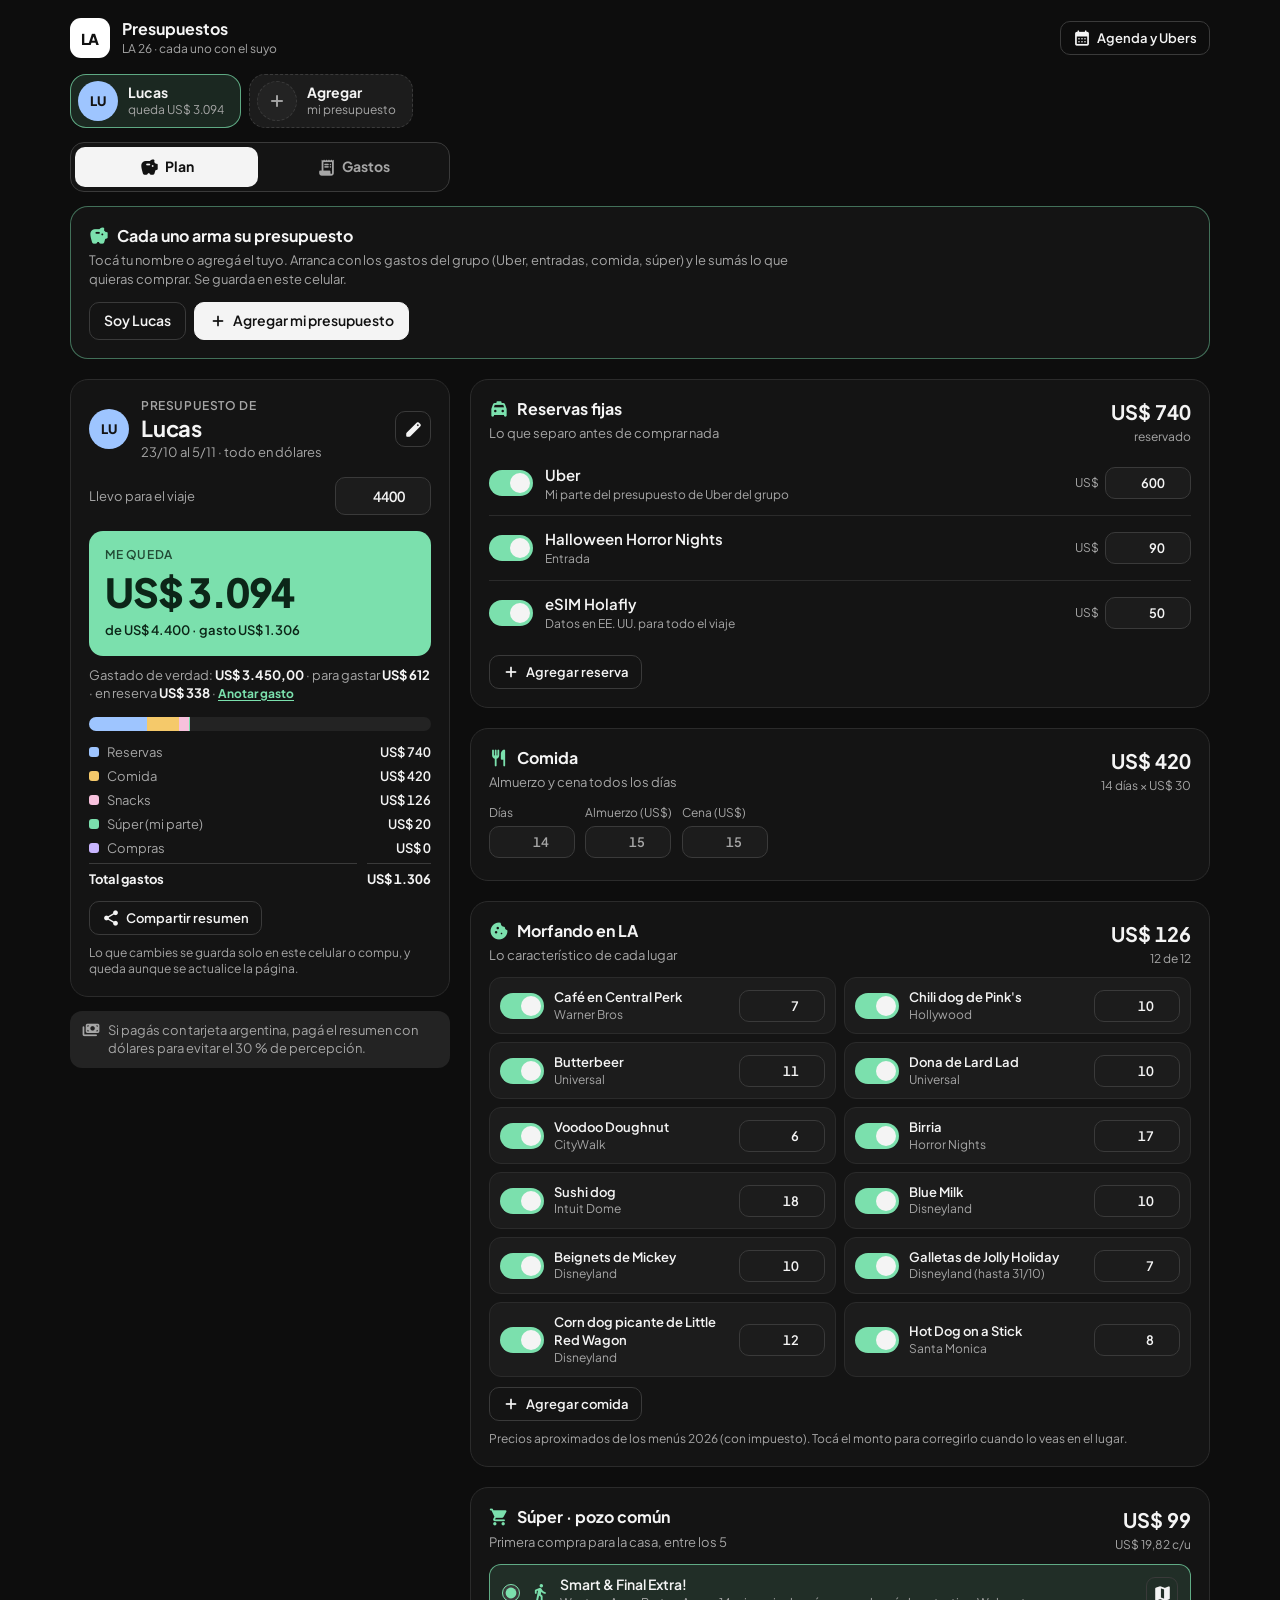
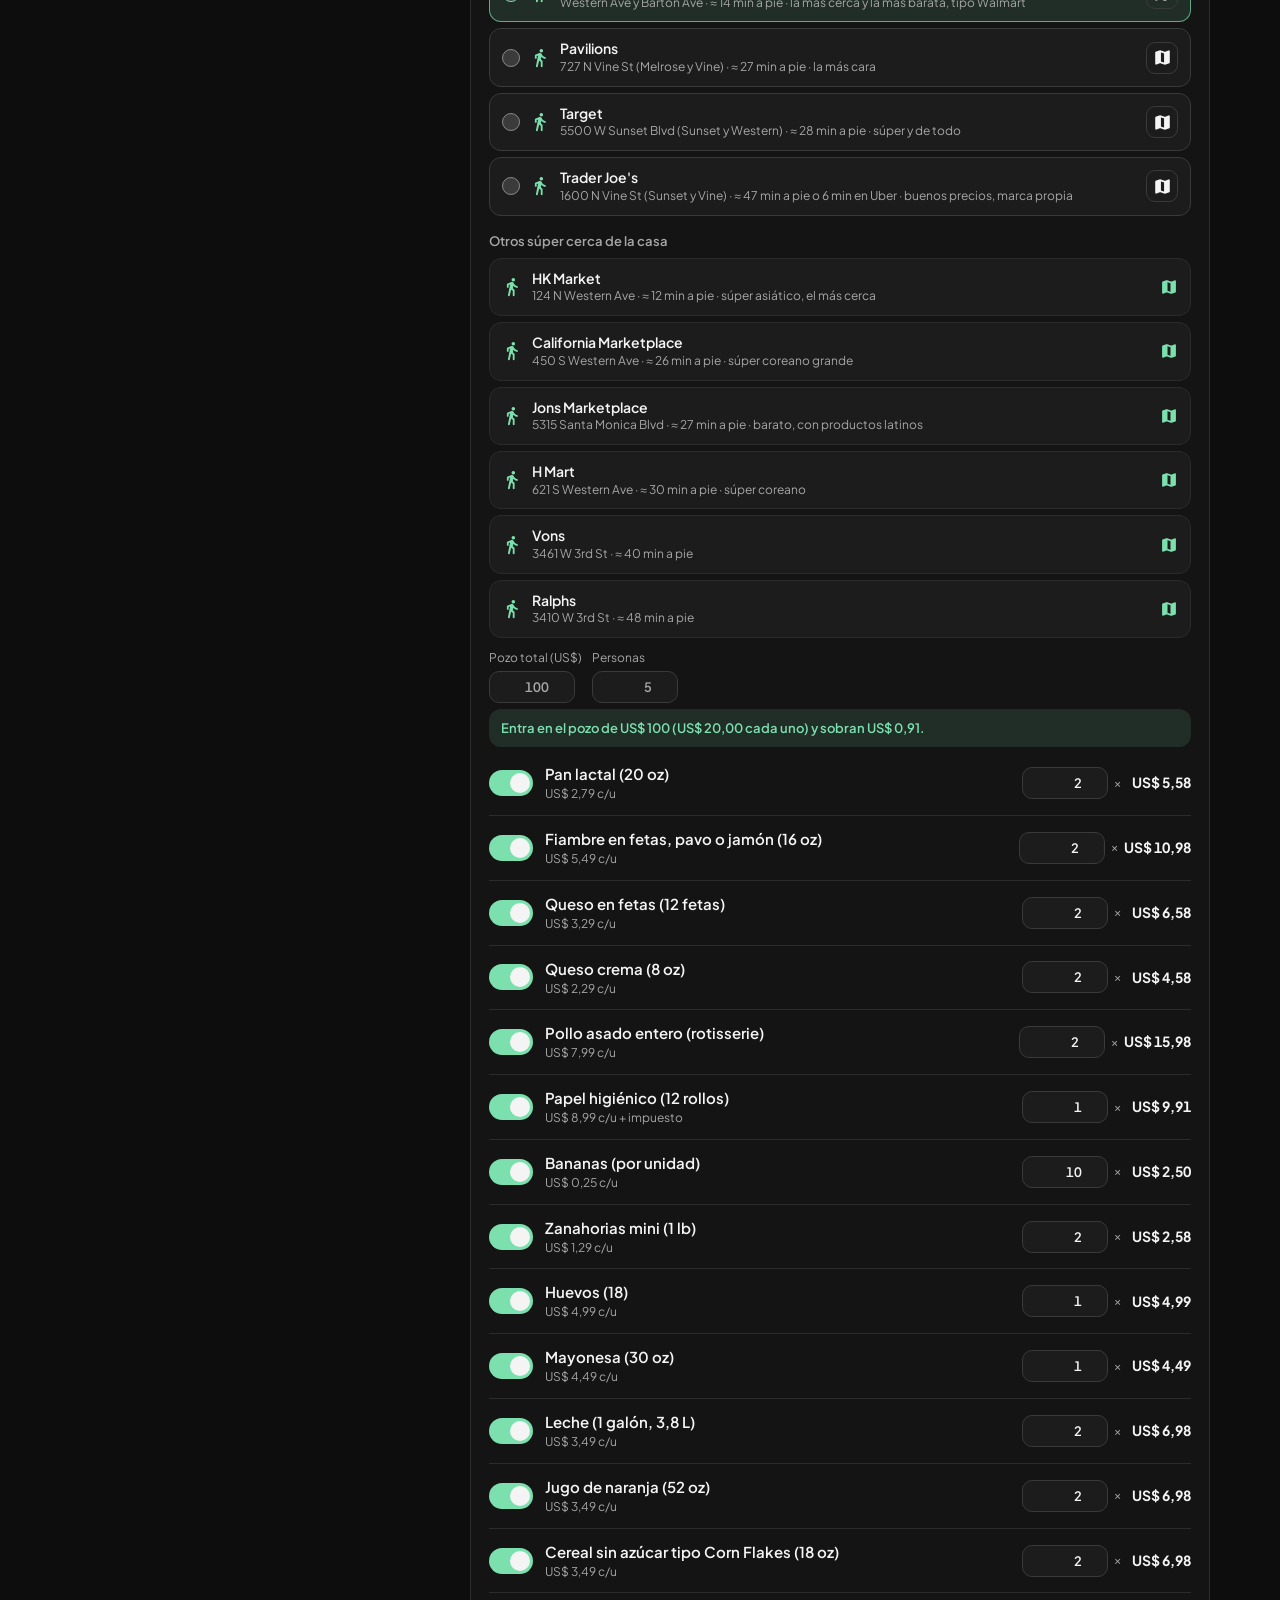
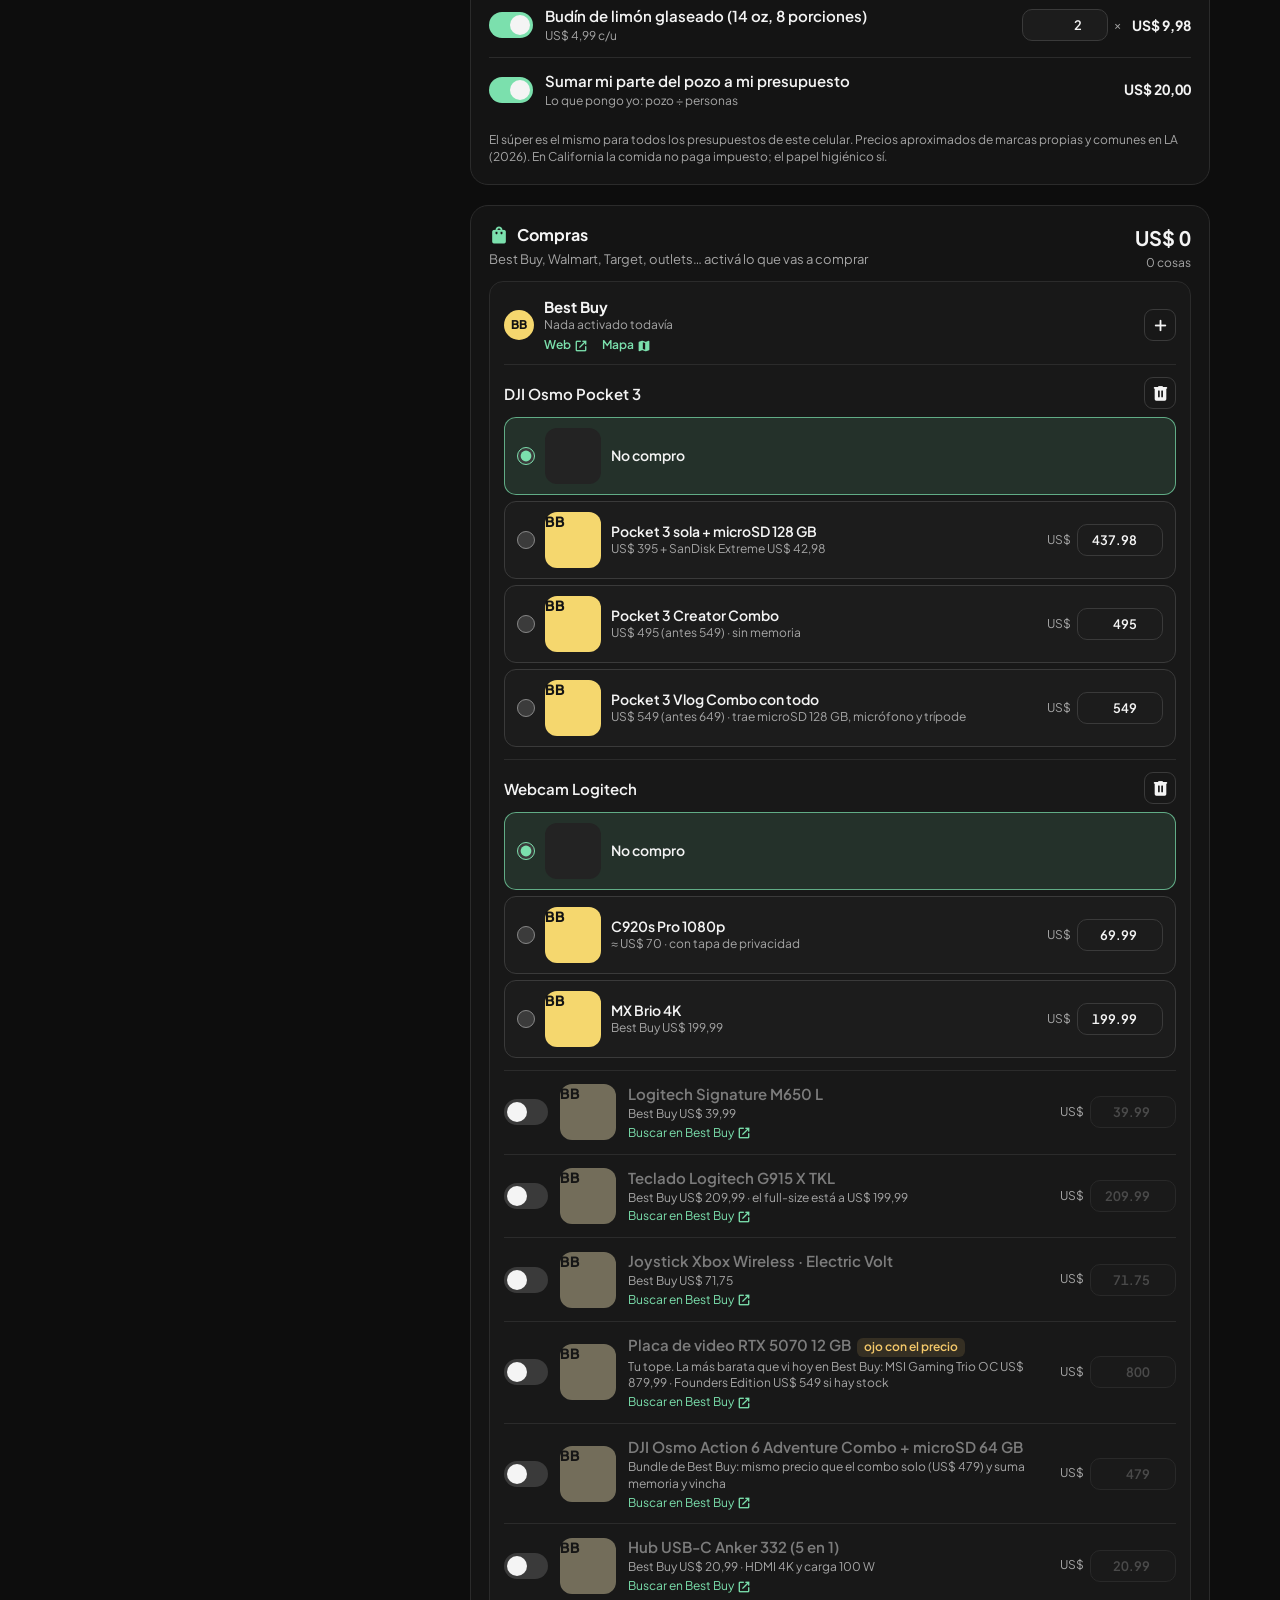
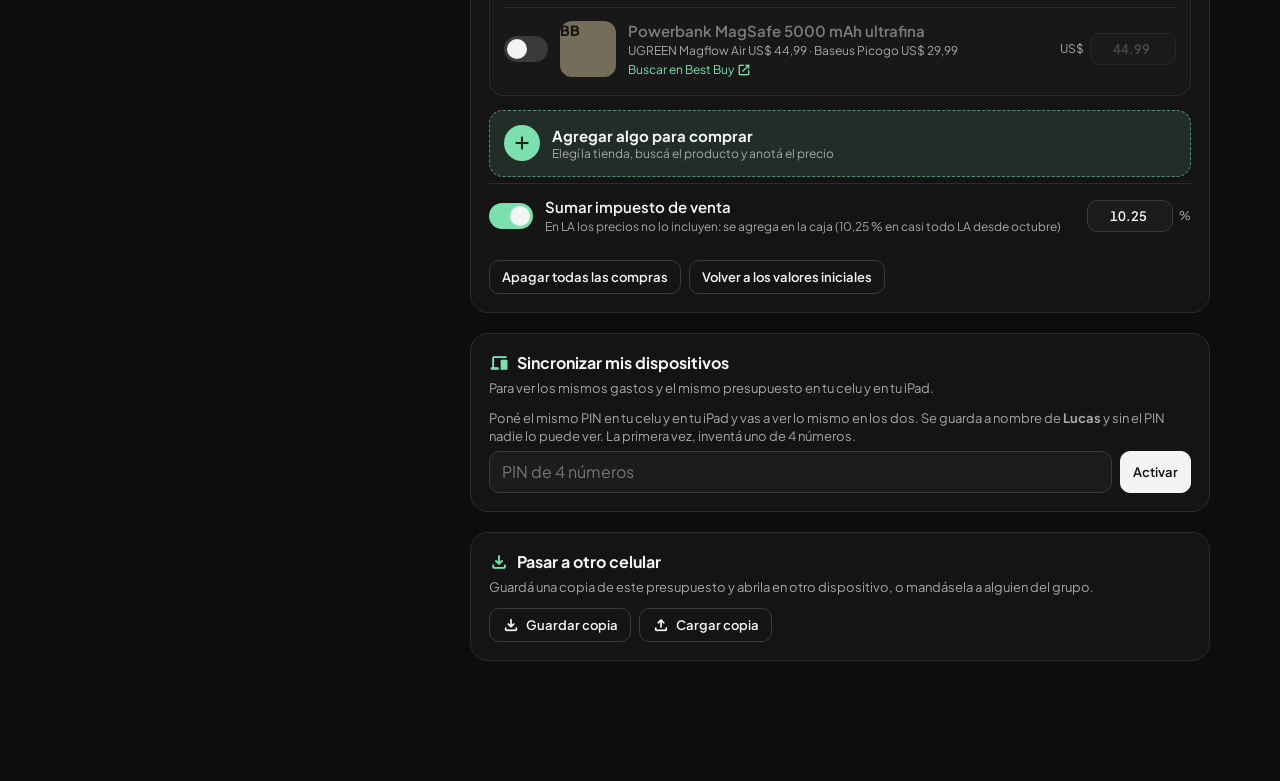
==== commit 51e72e5f: "Presupuestos: a Lucas le quedan US$ 950; reserva Uber, 3 comidas y el Kindle (4/11) Co-Authored-By: " ====
--- a/presupuesto/index.html
+++ b/presupuesto/index.html
@@ -366,7 +366,7 @@
 
 <div class="toast" id="toast" role="status" aria-live="polite"></div>
 
-<script src="datos.js?v=23"></script>
-<script src="presupuesto.js?v=23"></script>
+<script src="datos.js?v=24"></script>
+<script src="presupuesto.js?v=24"></script>
 </body>
 </html>
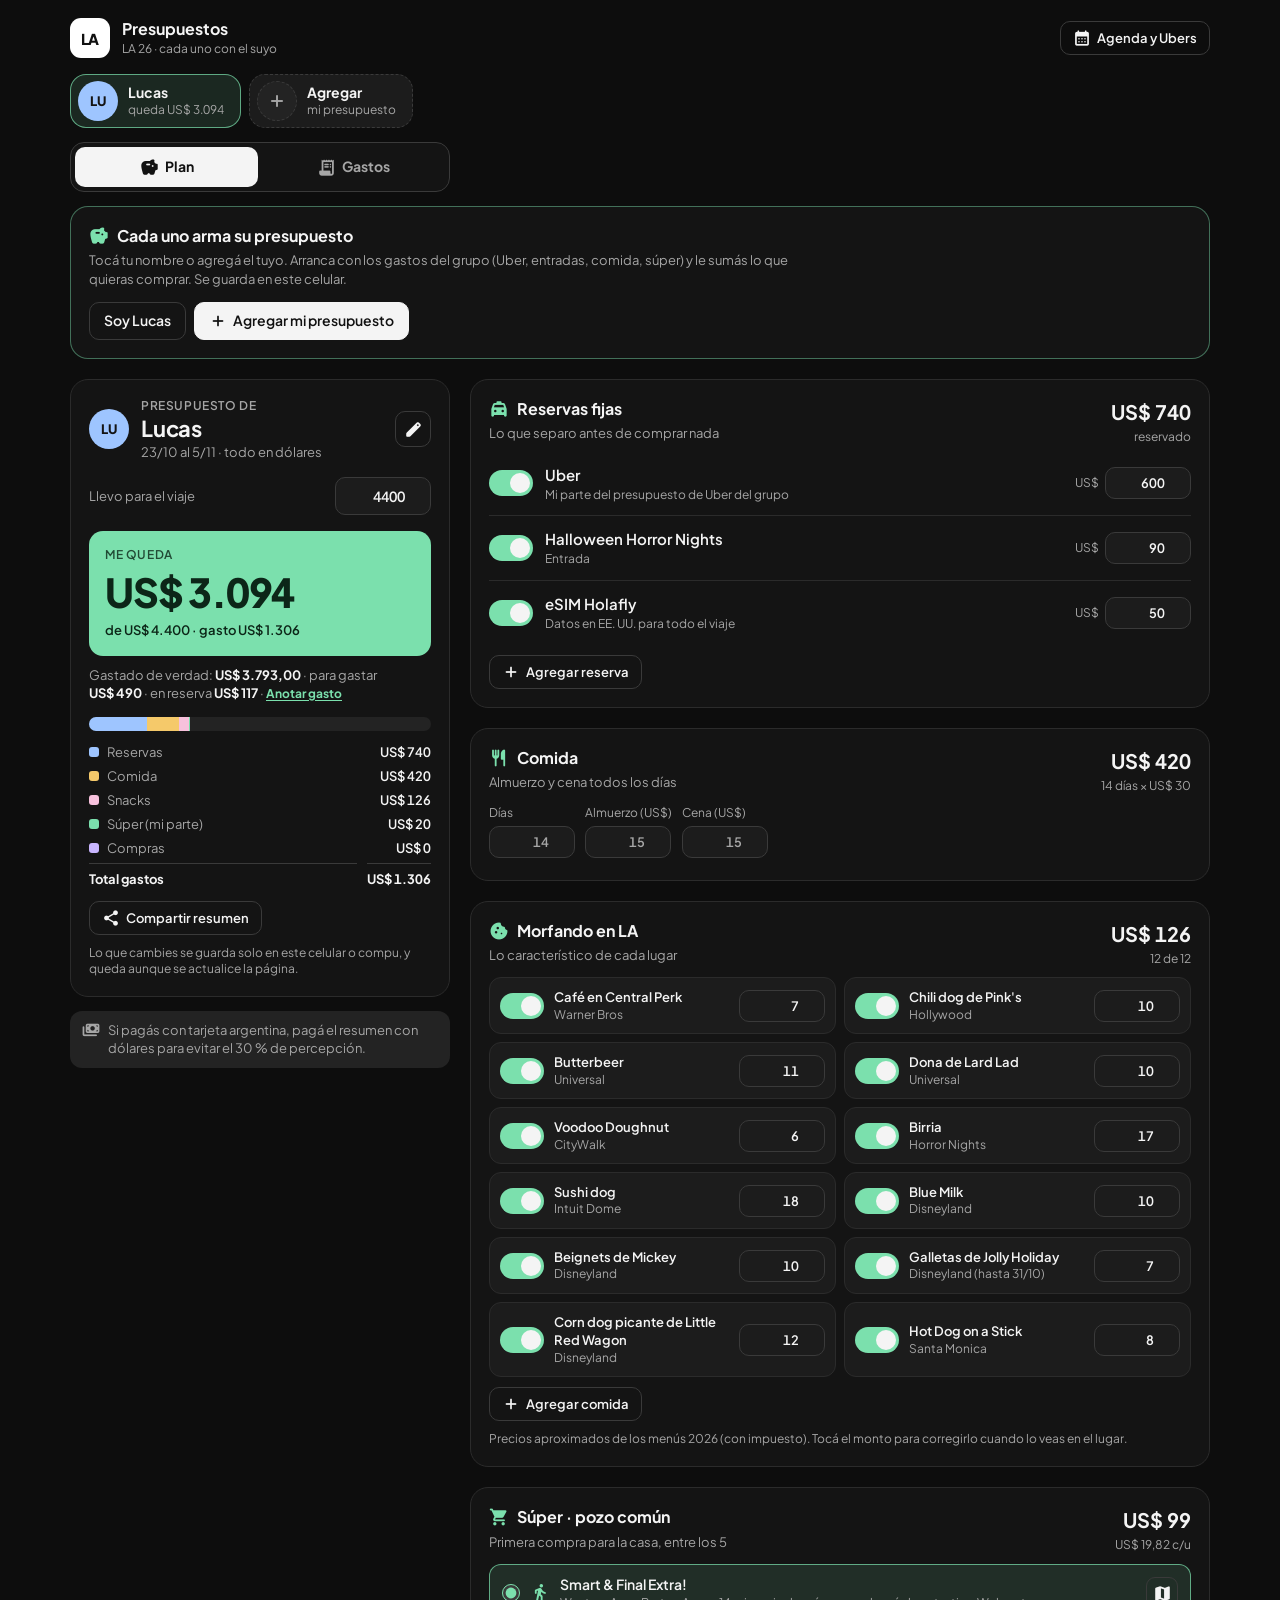
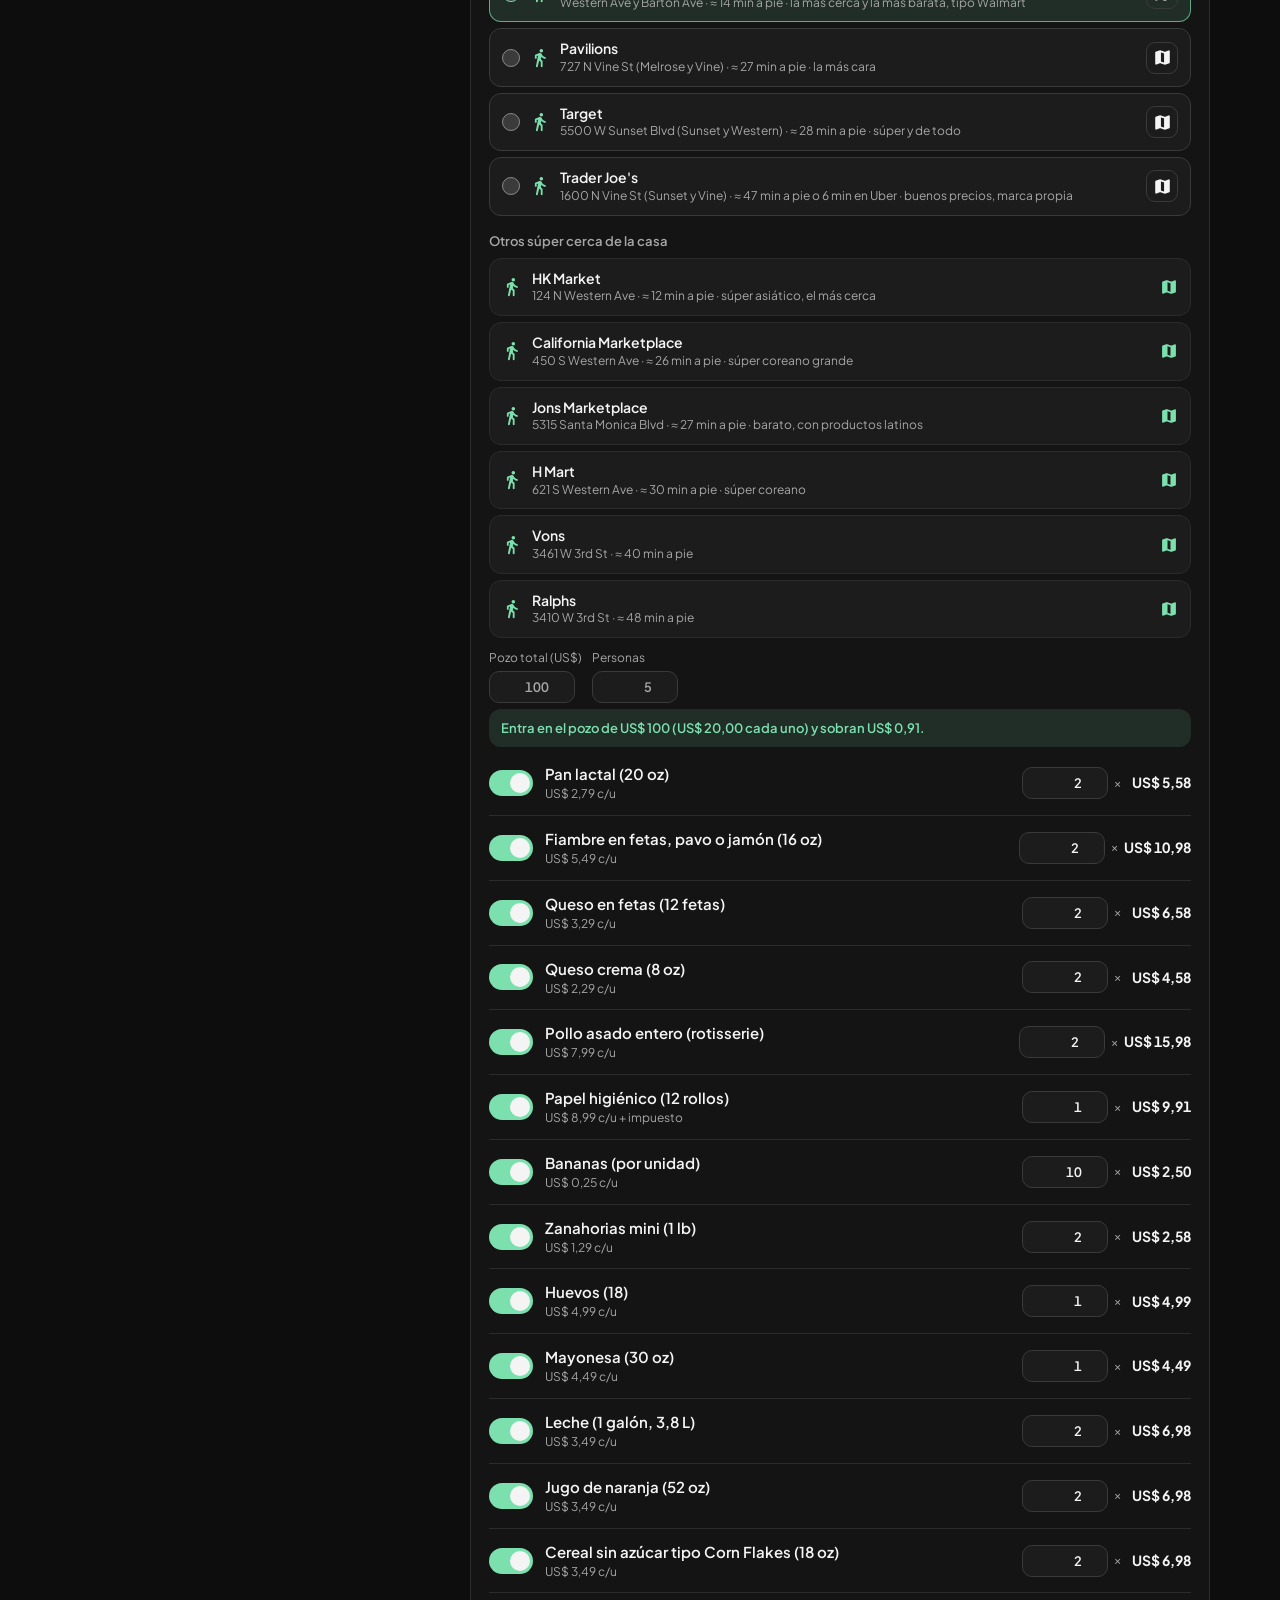
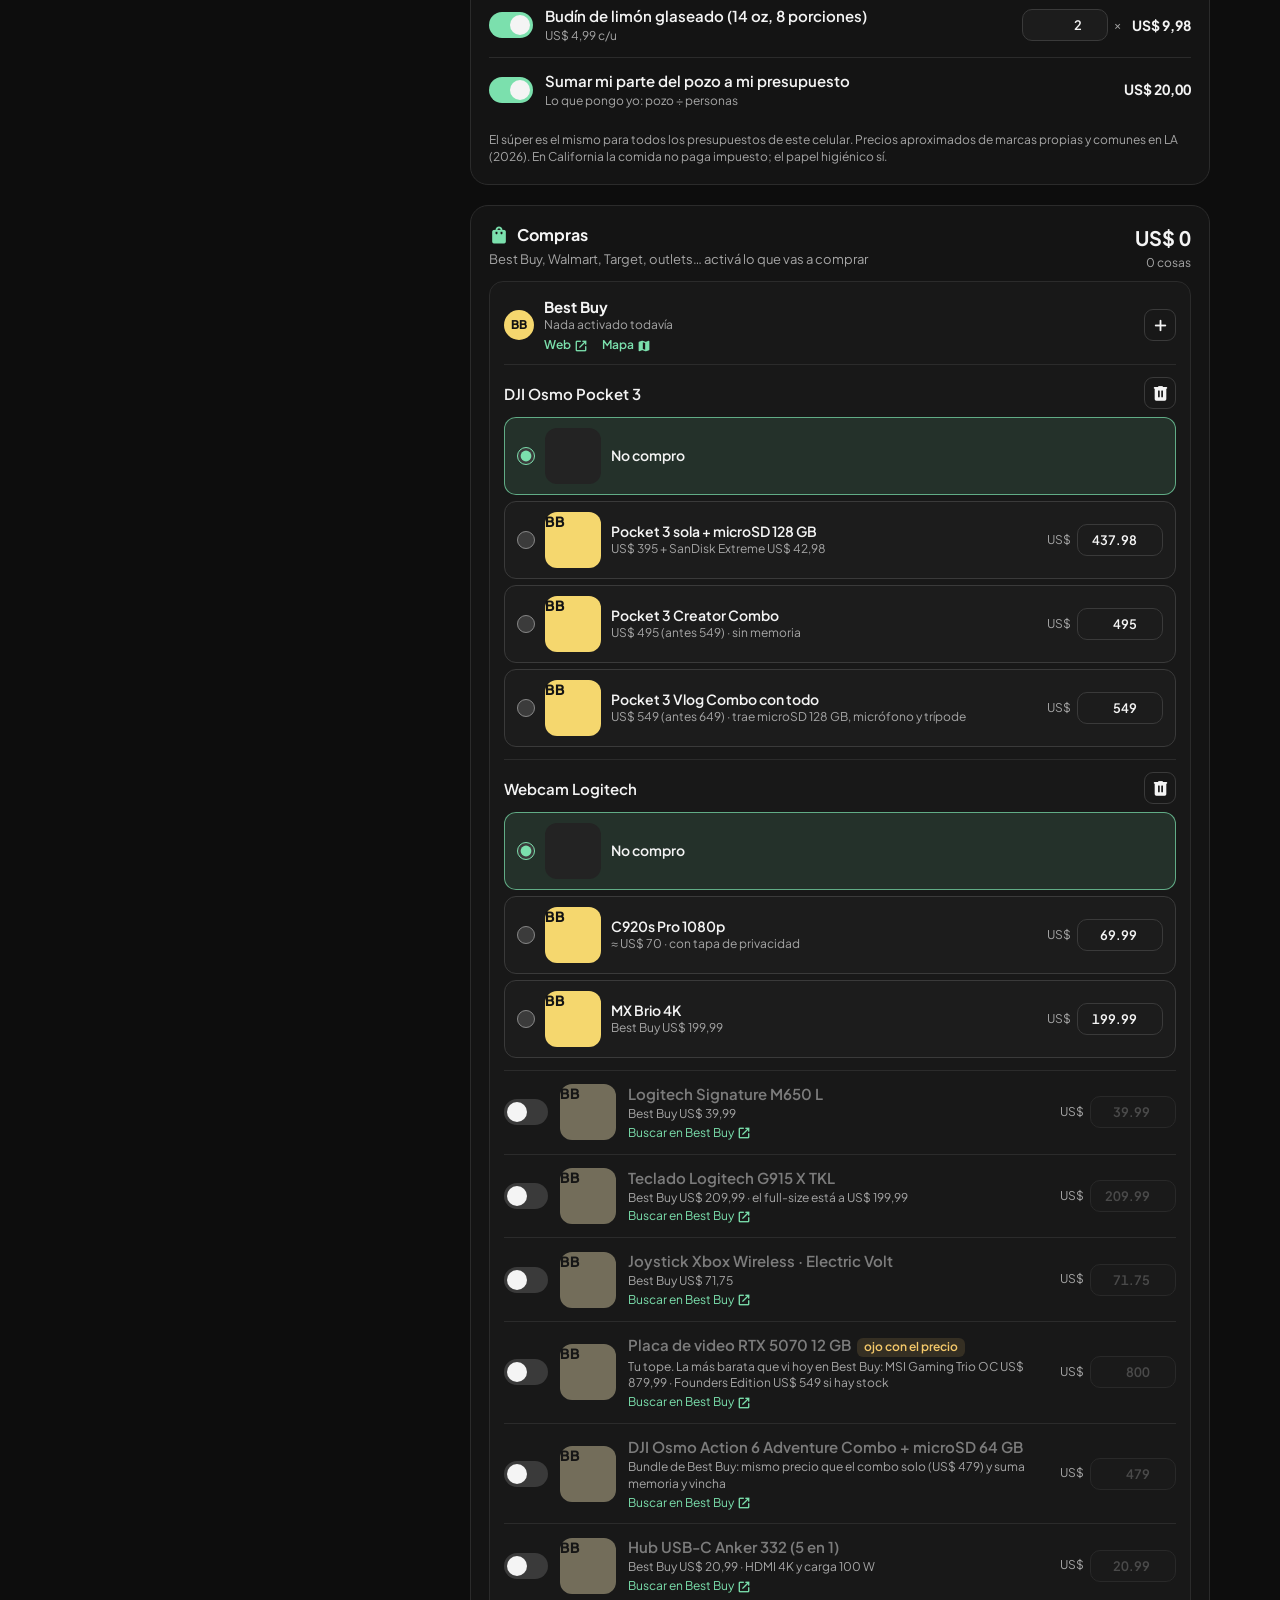
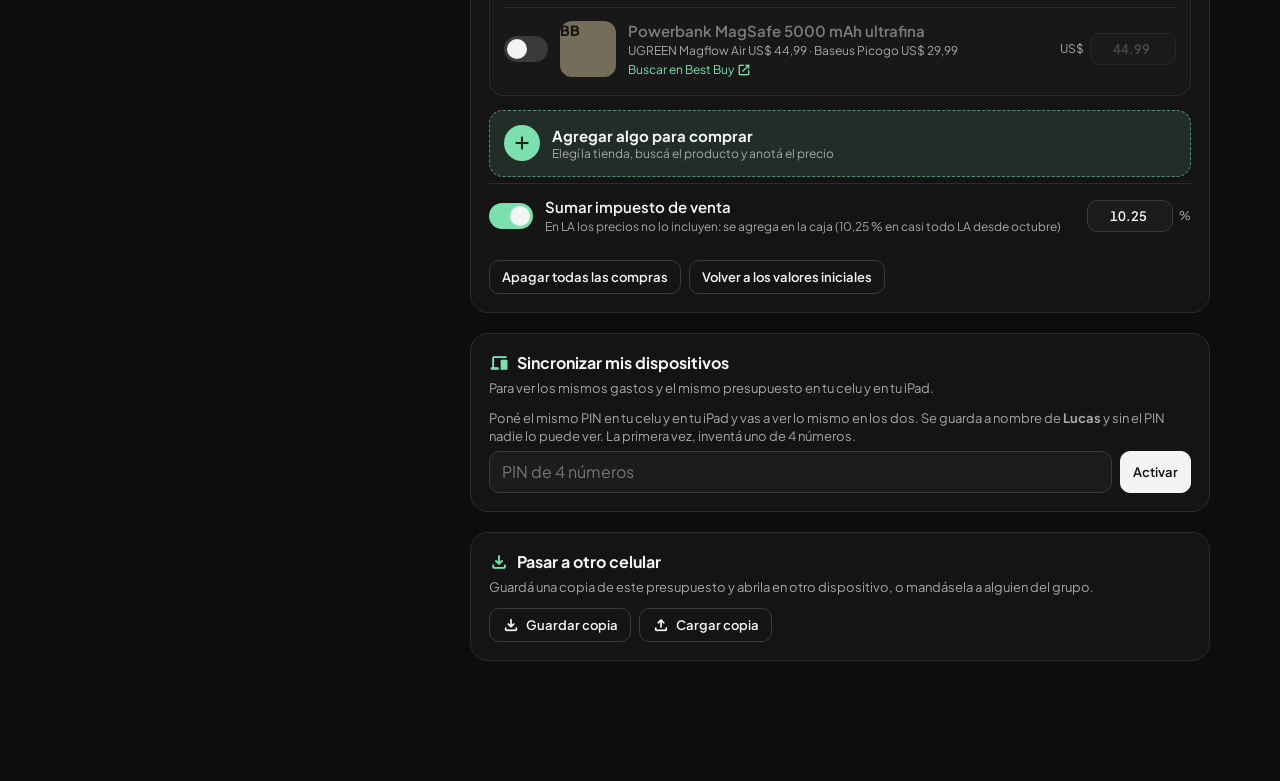
==== commit e9e068b2: "Presupuestos: Lucas gastó US$ 343 en Best Buy con el Kindle; sale la reserva del Kindle (4/11) Co-Au" ====
--- a/presupuesto/index.html
+++ b/presupuesto/index.html
@@ -366,7 +366,7 @@
 
 <div class="toast" id="toast" role="status" aria-live="polite"></div>
 
-<script src="datos.js?v=24"></script>
-<script src="presupuesto.js?v=24"></script>
+<script src="datos.js?v=25"></script>
+<script src="presupuesto.js?v=25"></script>
 </body>
 </html>
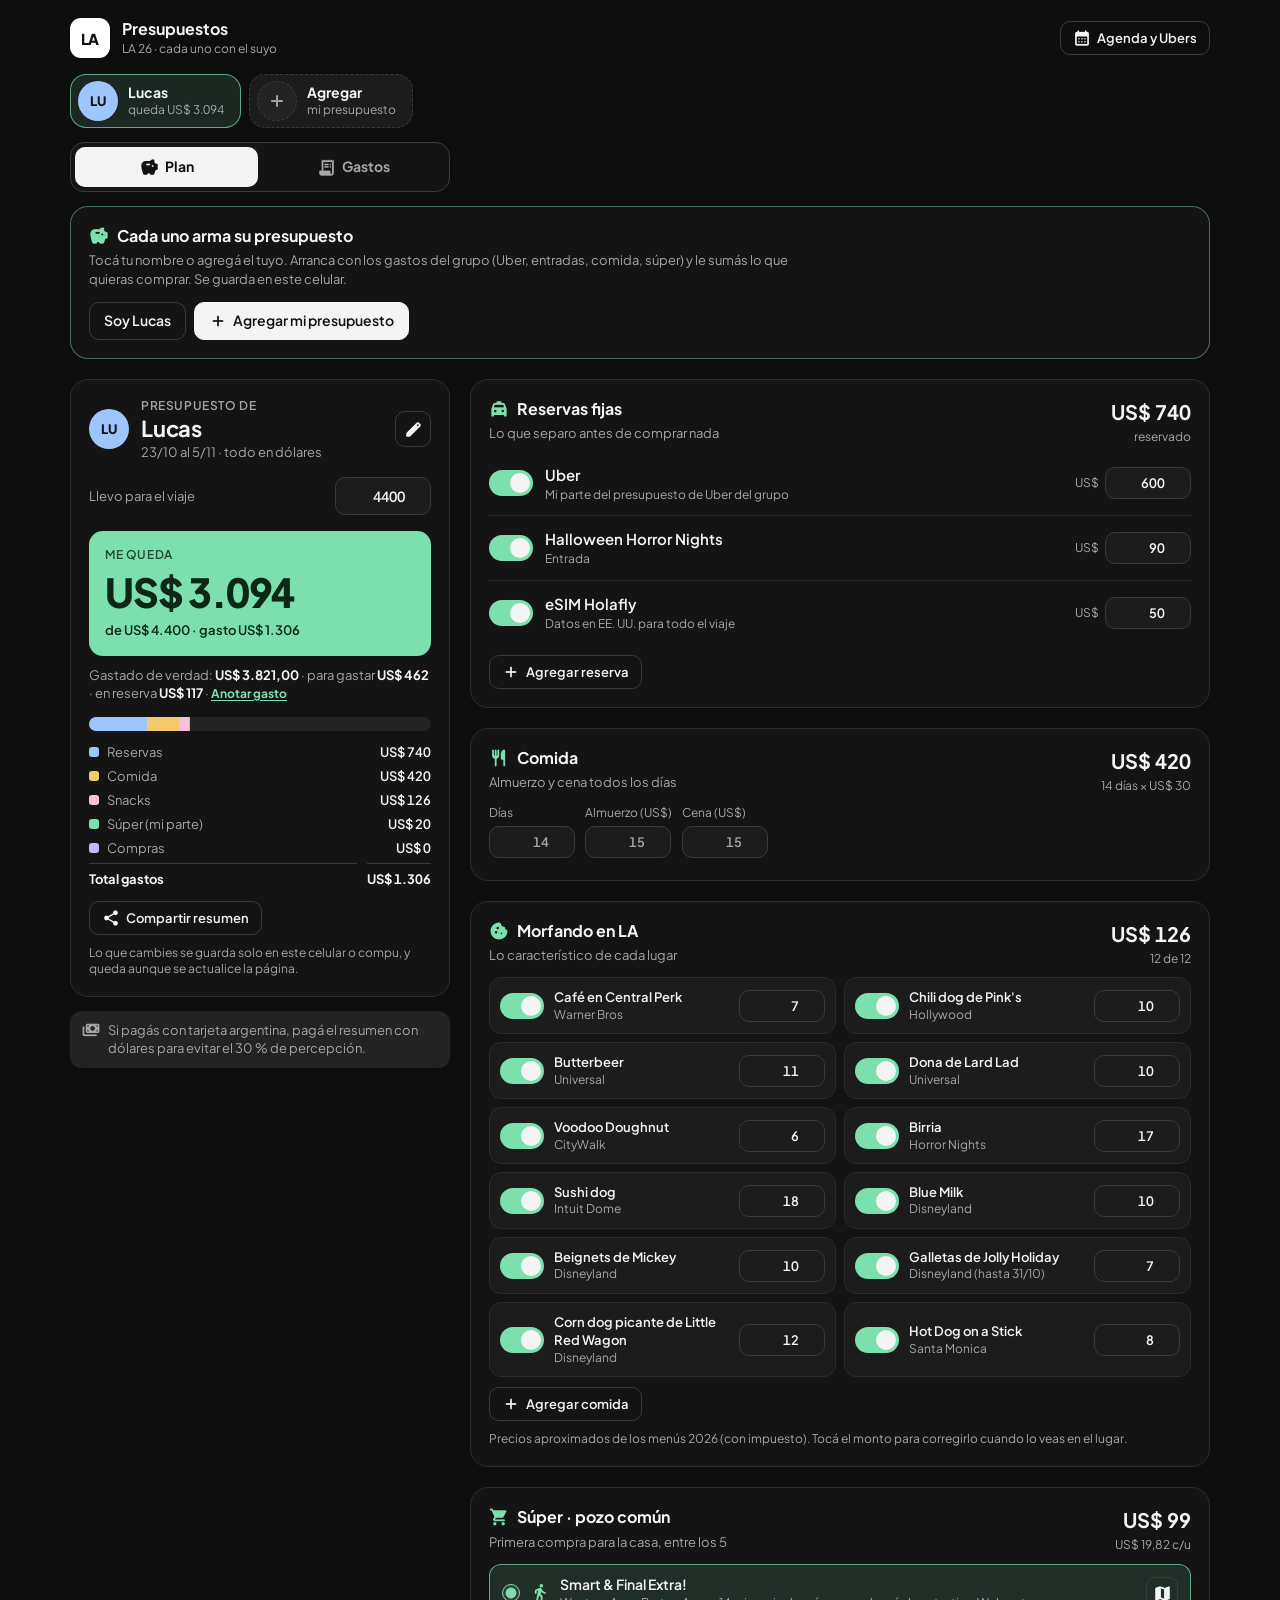
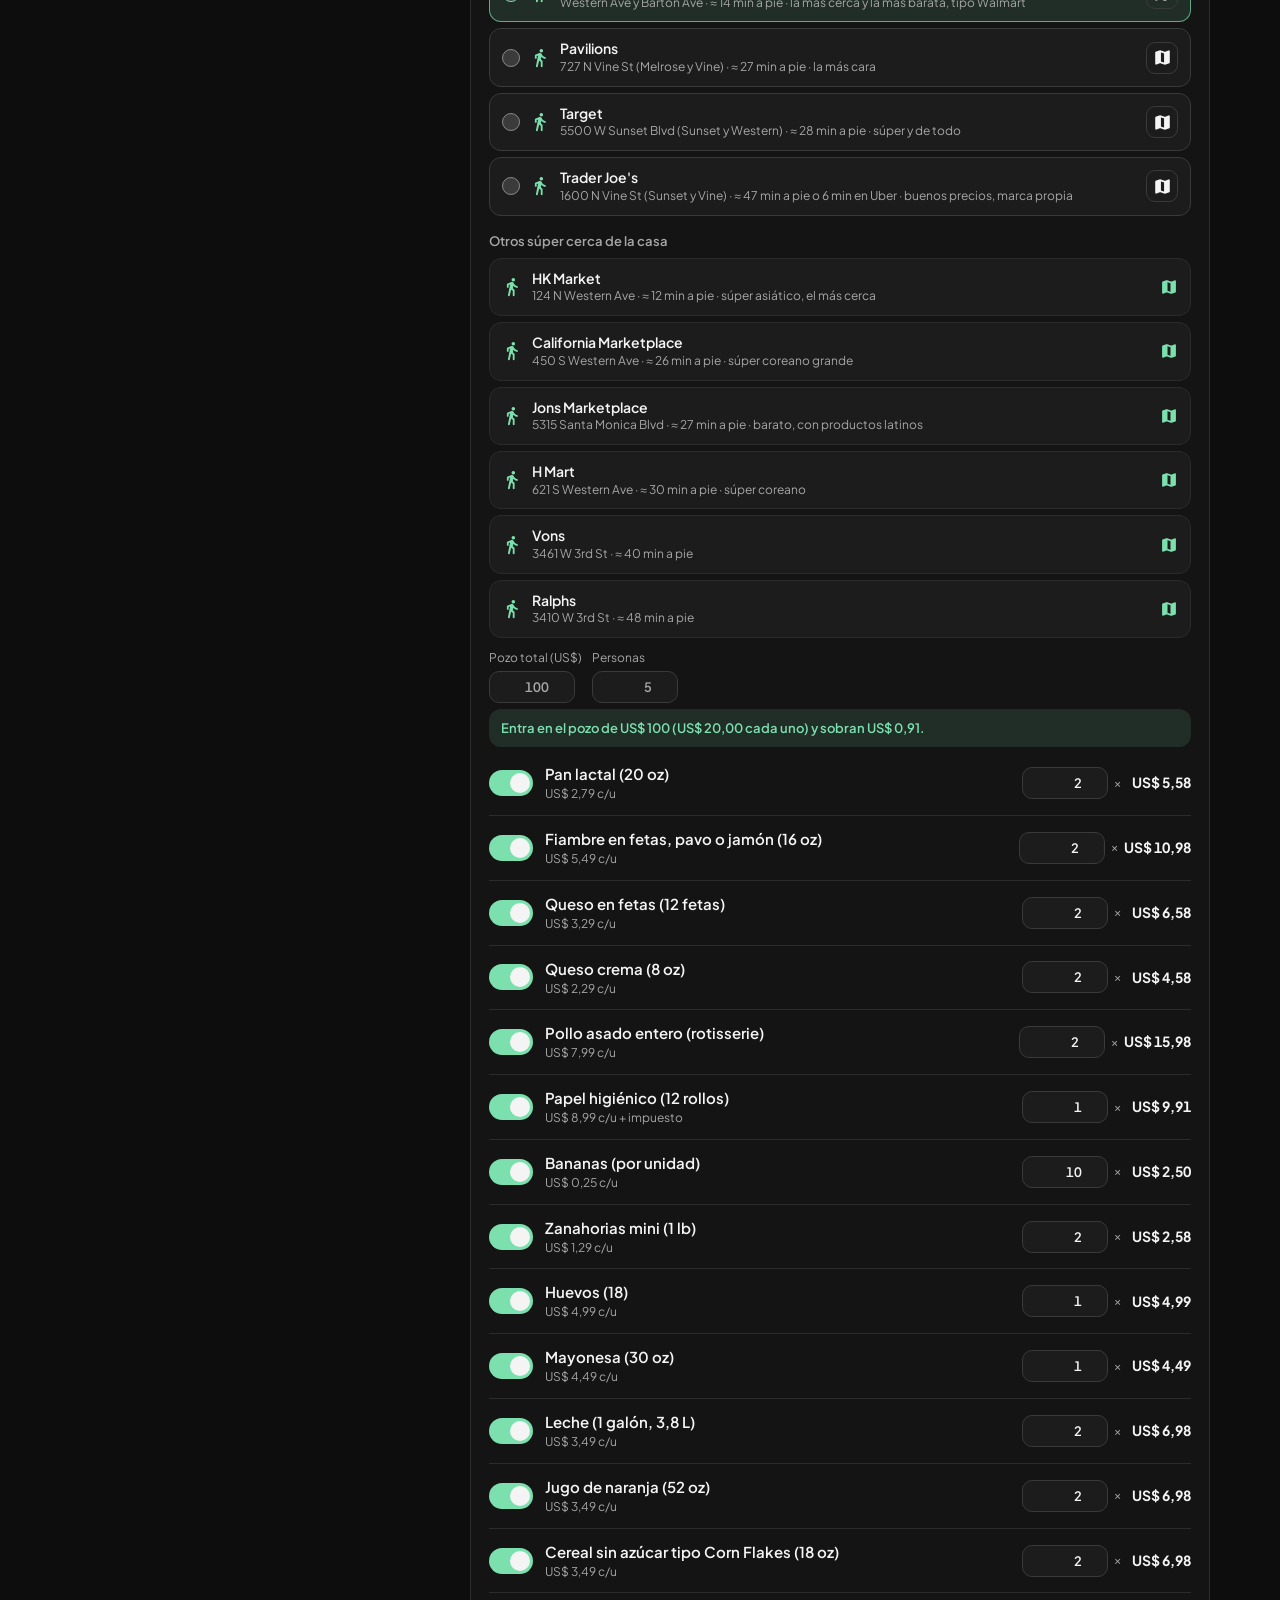
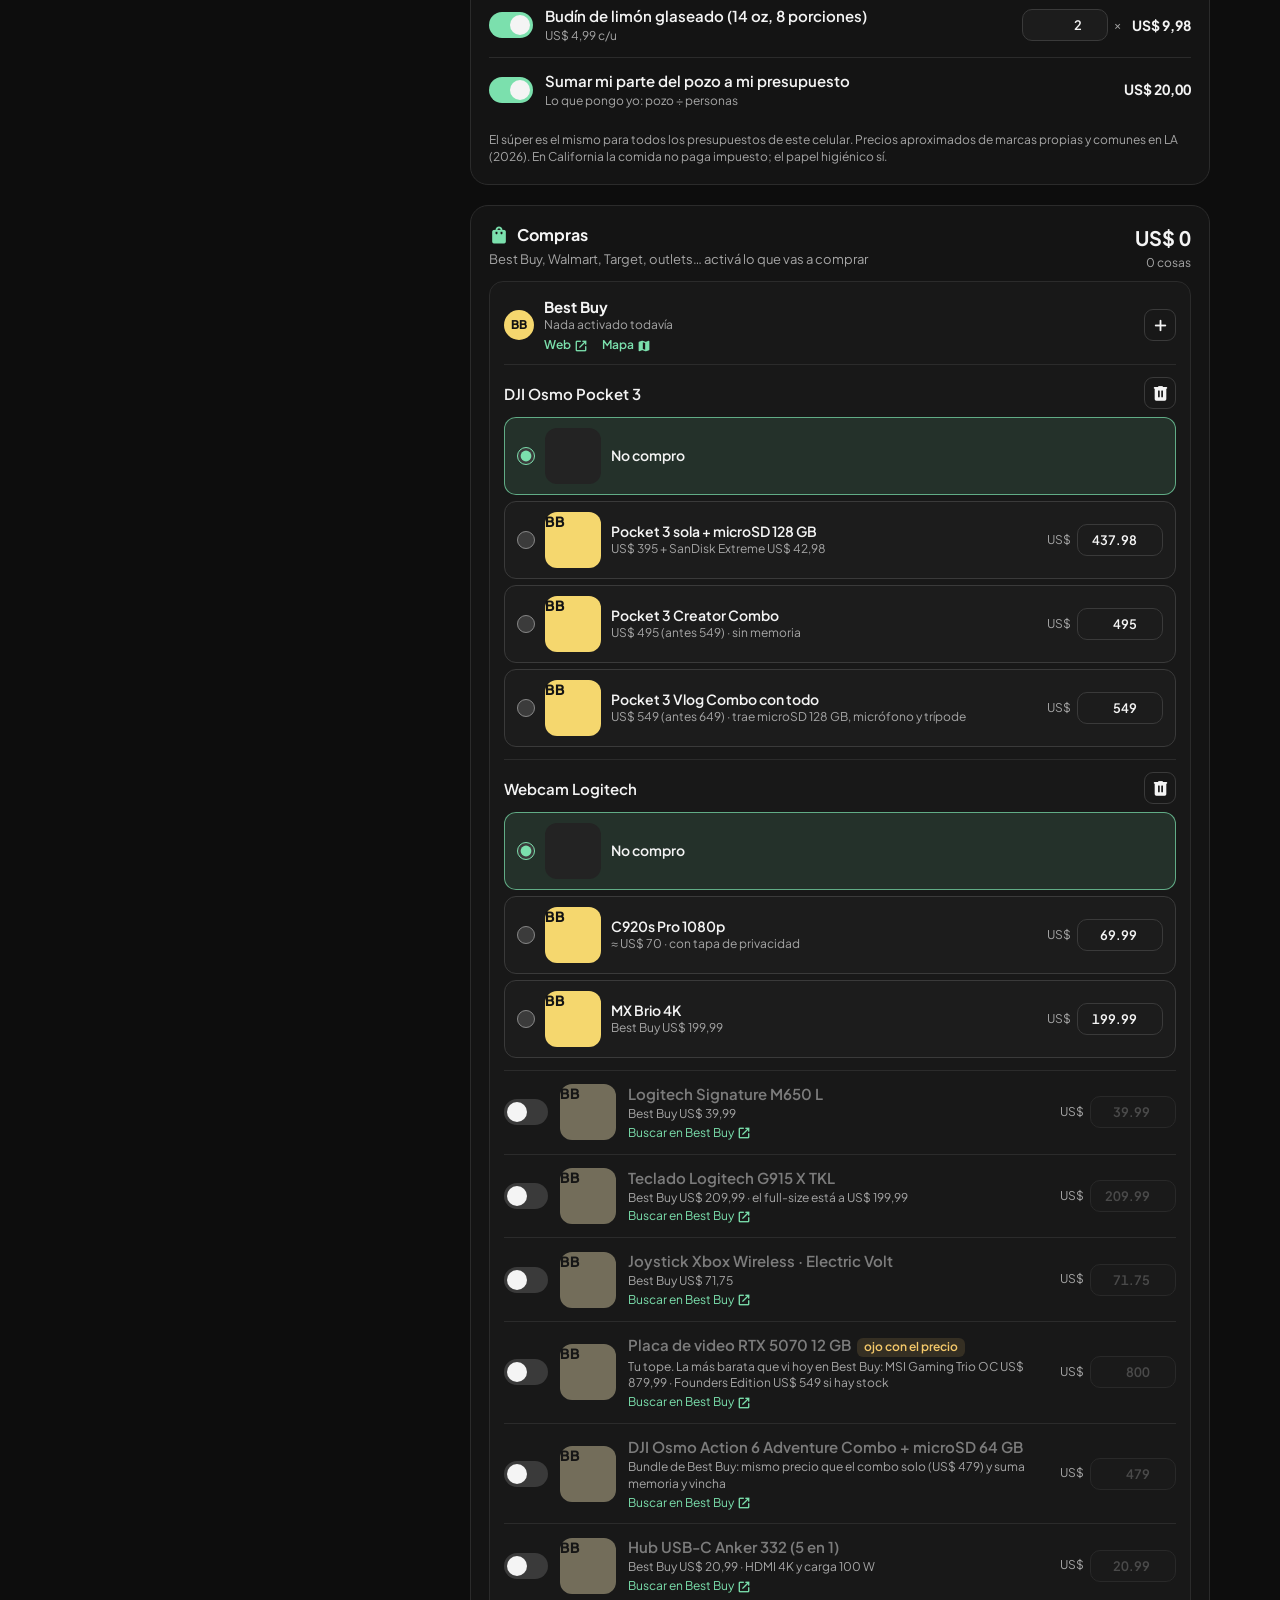
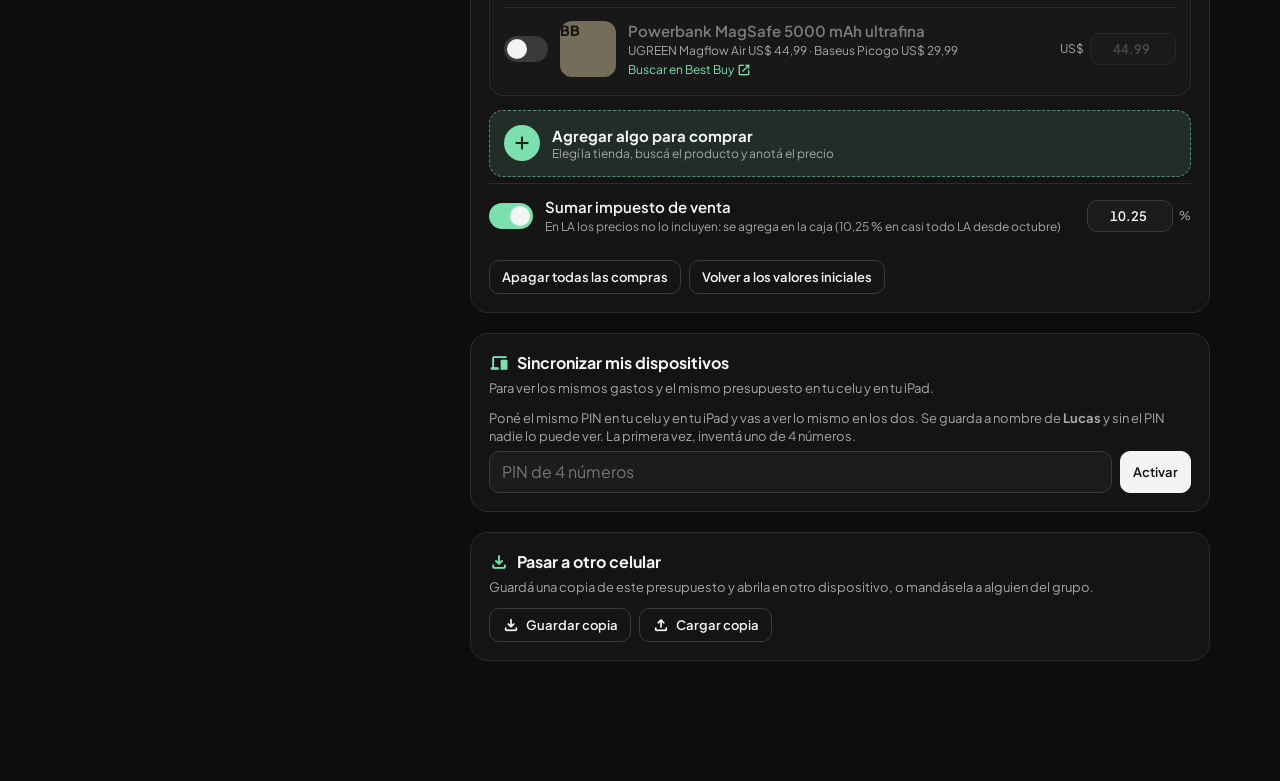
==== commit e2b9e716: "Presupuestos: Lucas gastó unos US$ 28 en un Fire TV Stick 4K en Target (4/11) Co-Authored-By: Claude" ====
--- a/presupuesto/index.html
+++ b/presupuesto/index.html
@@ -366,7 +366,7 @@
 
 <div class="toast" id="toast" role="status" aria-live="polite"></div>
 
-<script src="datos.js?v=25"></script>
-<script src="presupuesto.js?v=25"></script>
+<script src="datos.js?v=26"></script>
+<script src="presupuesto.js?v=26"></script>
 </body>
 </html>
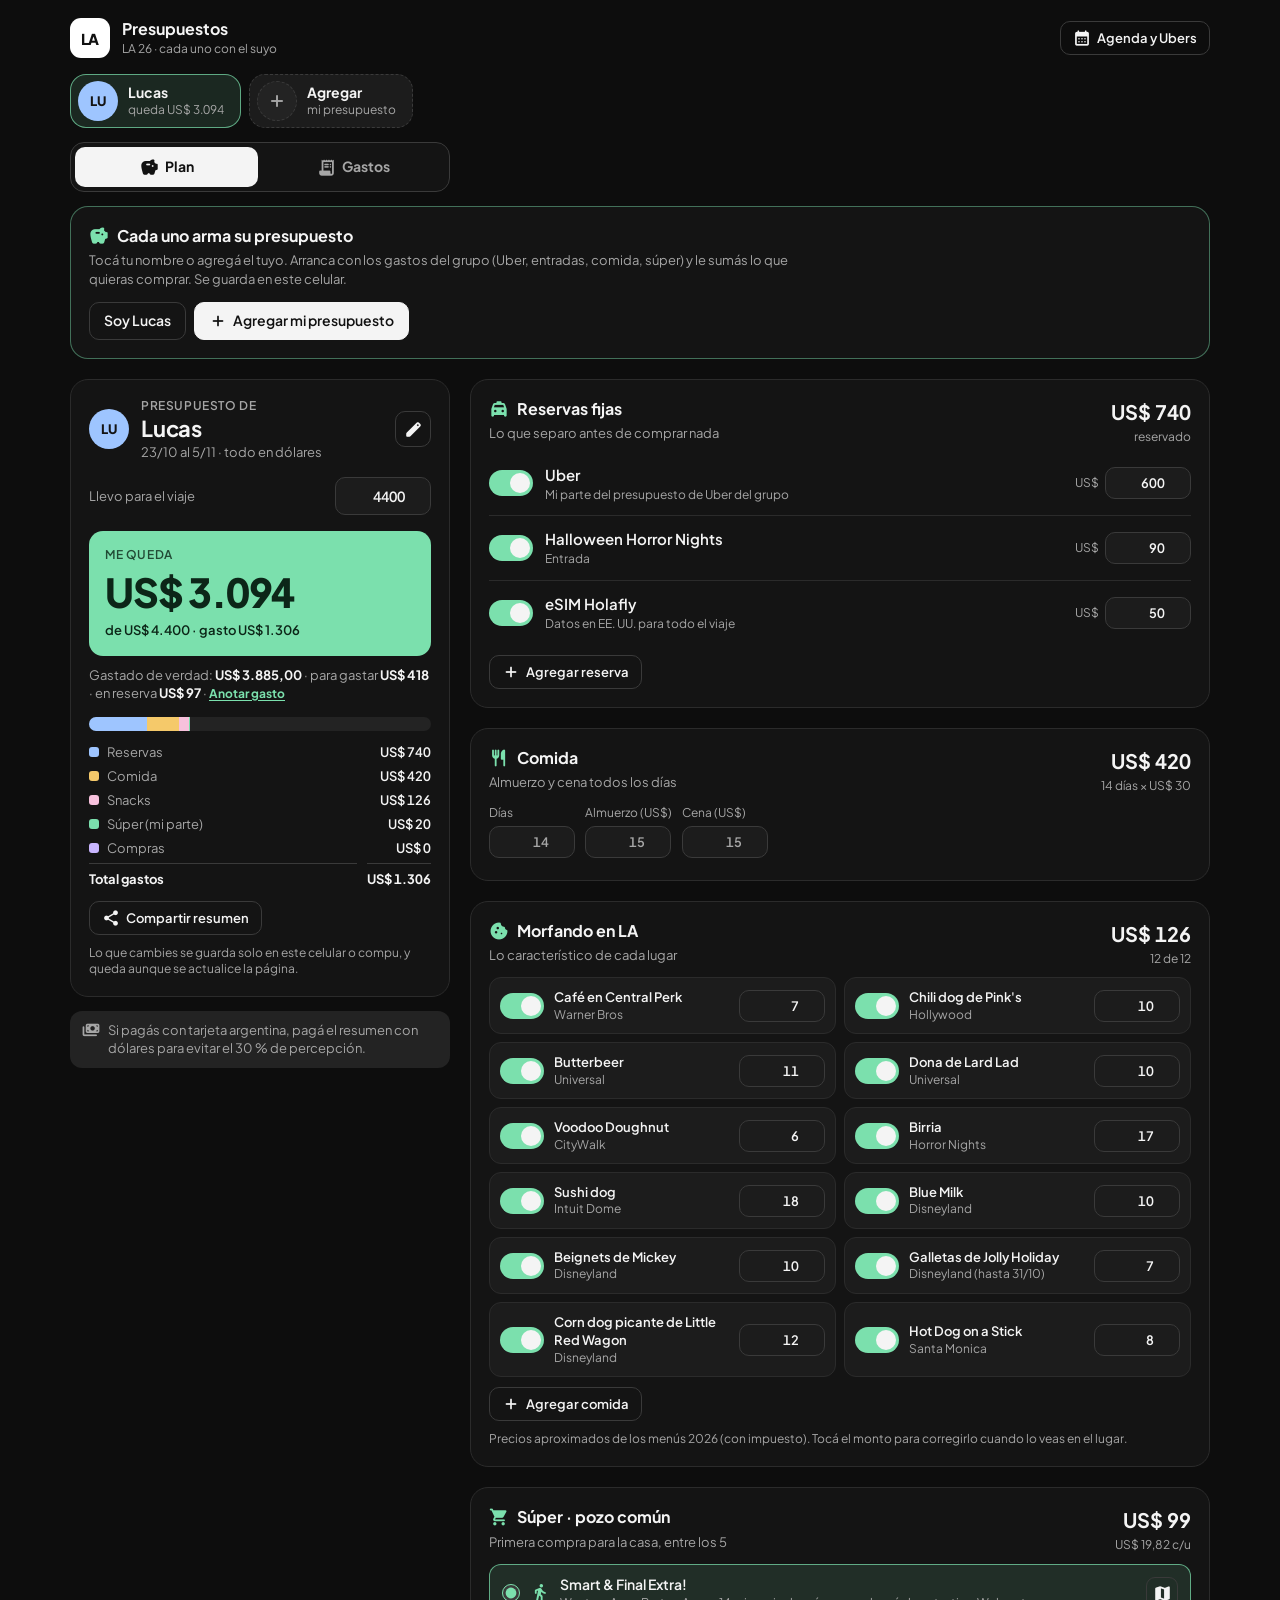
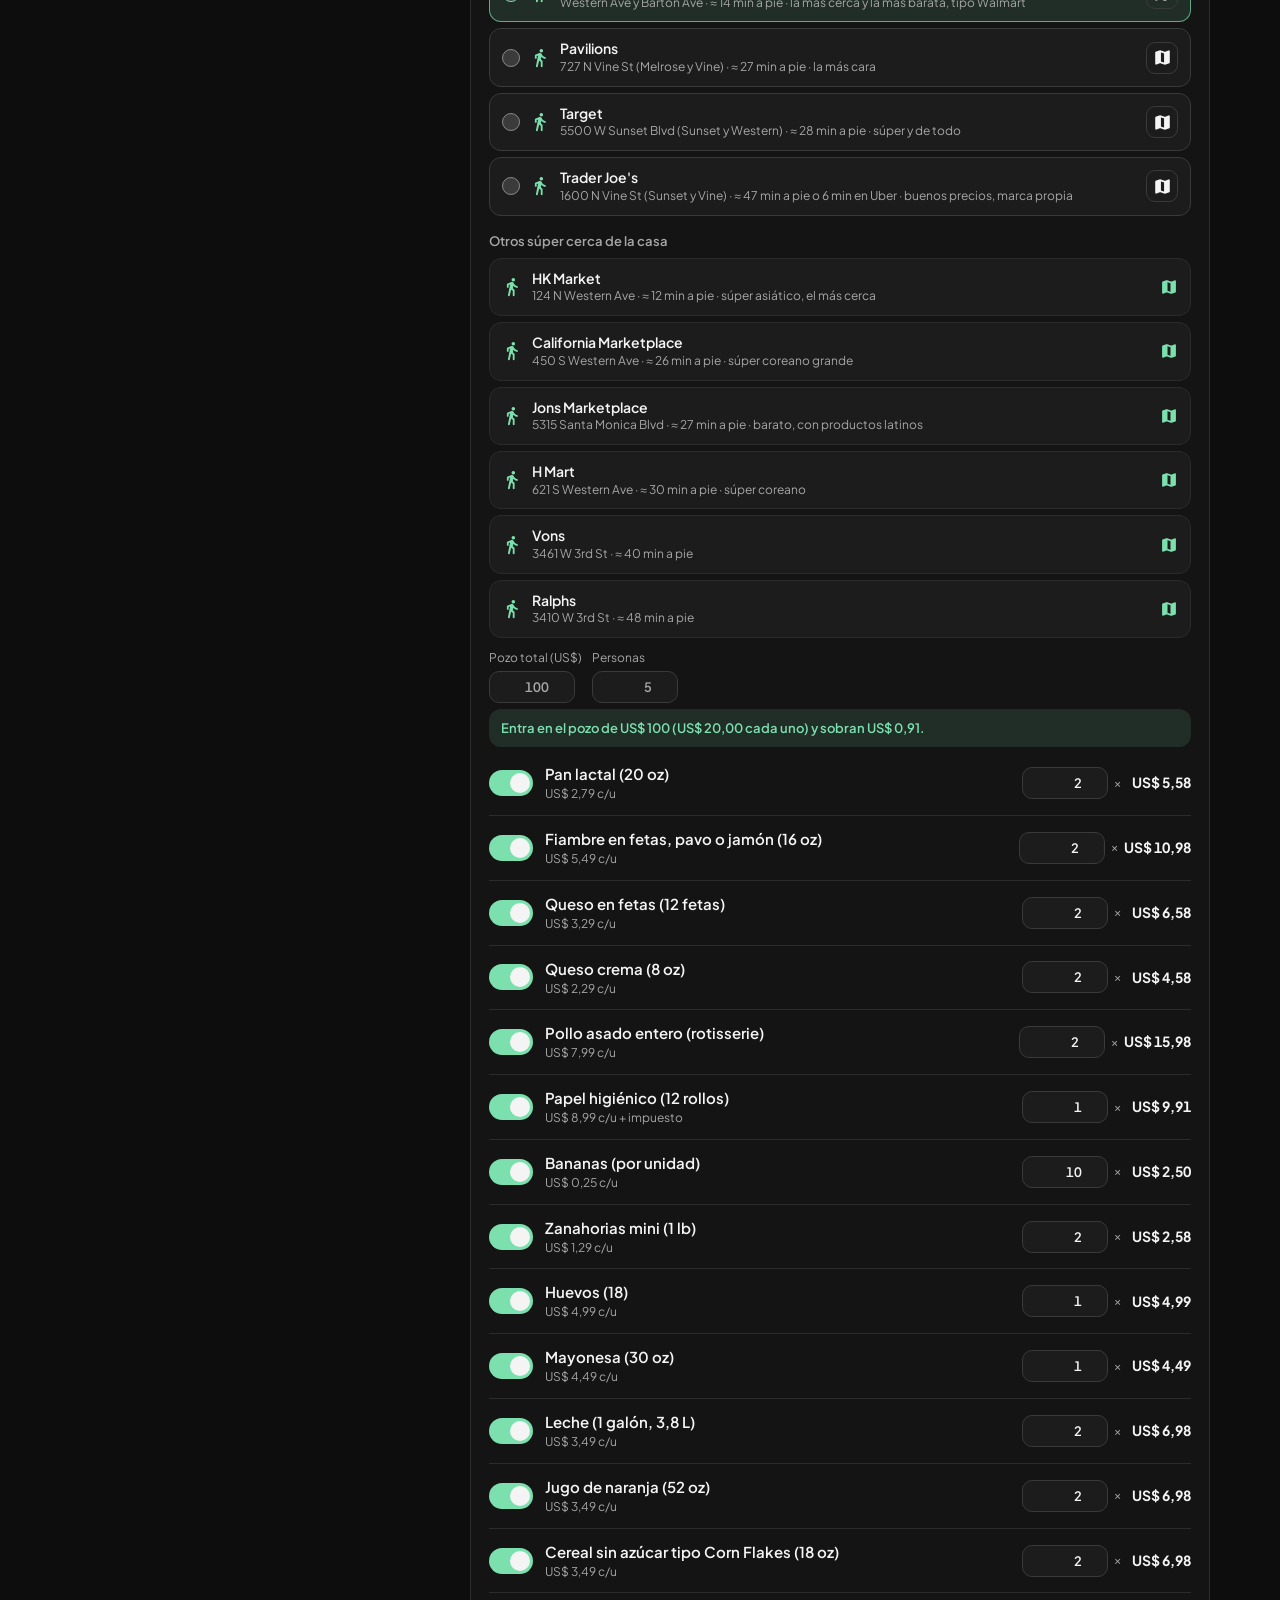
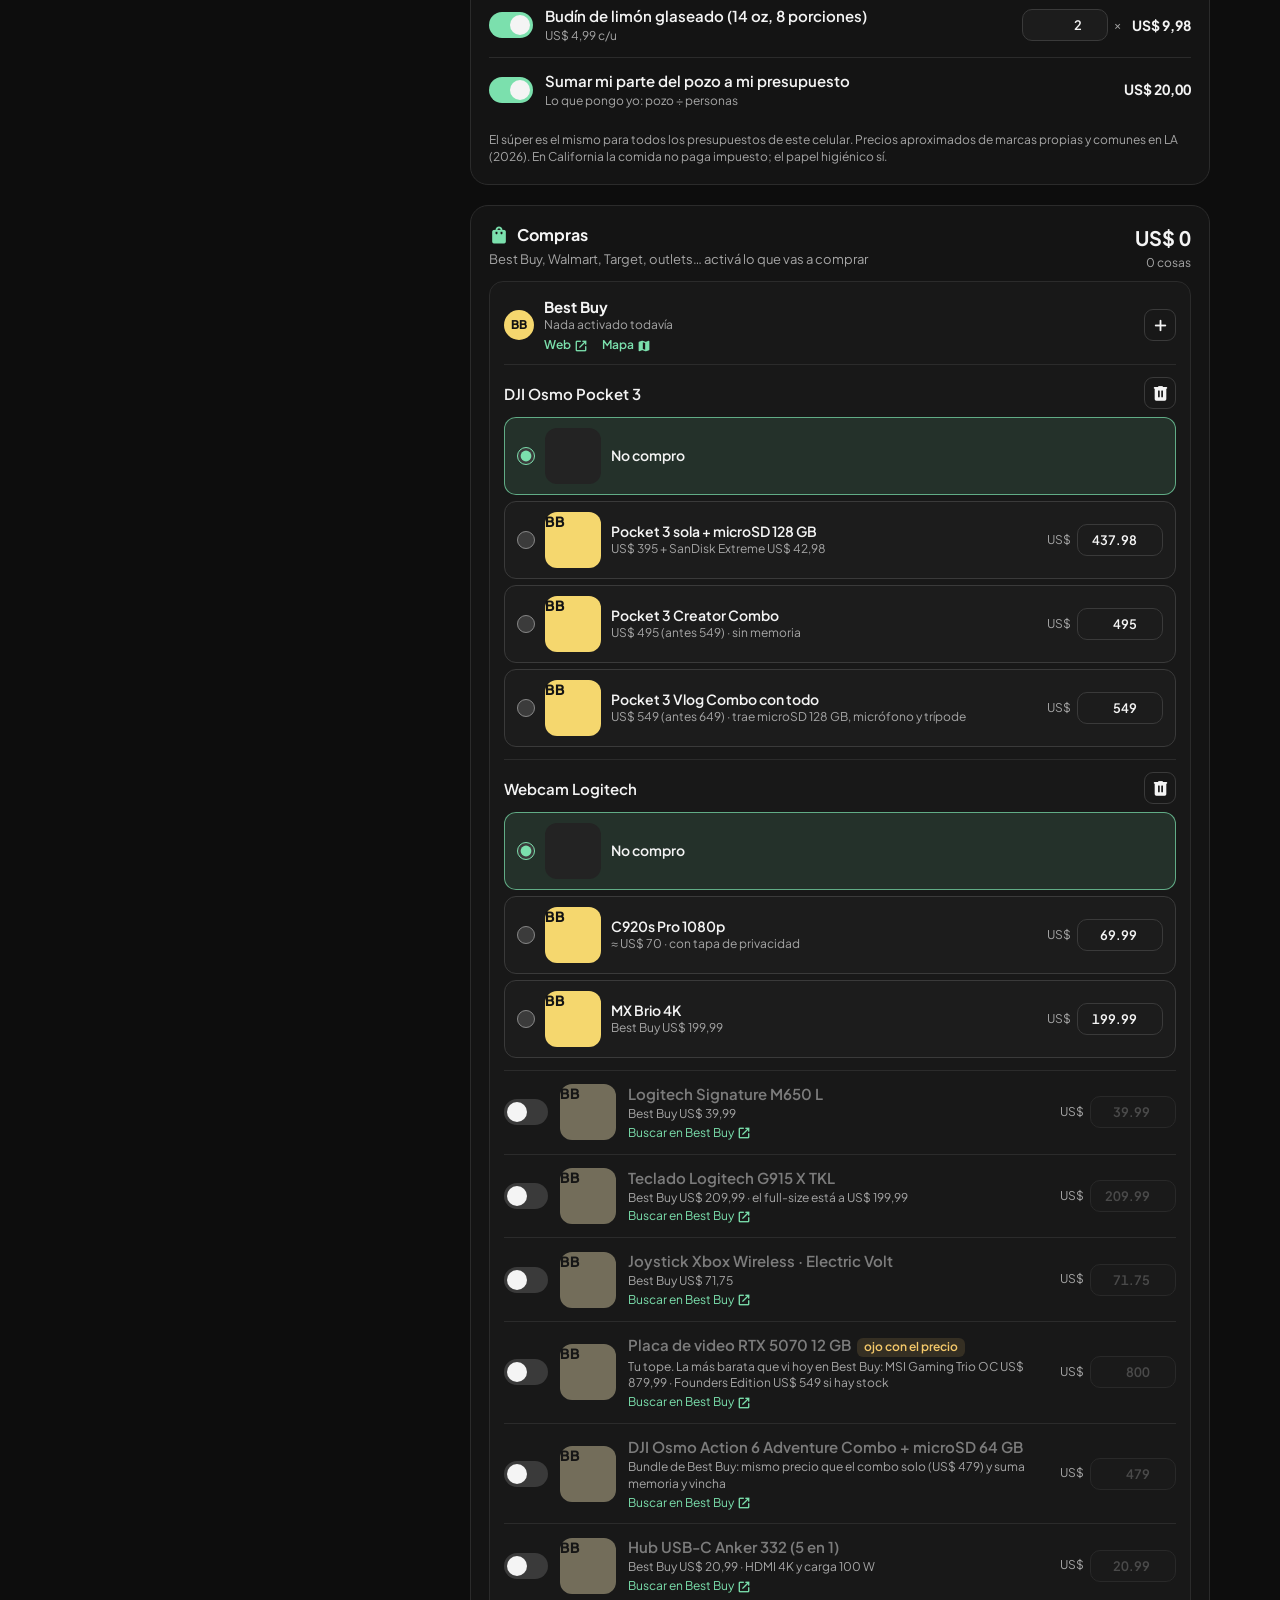
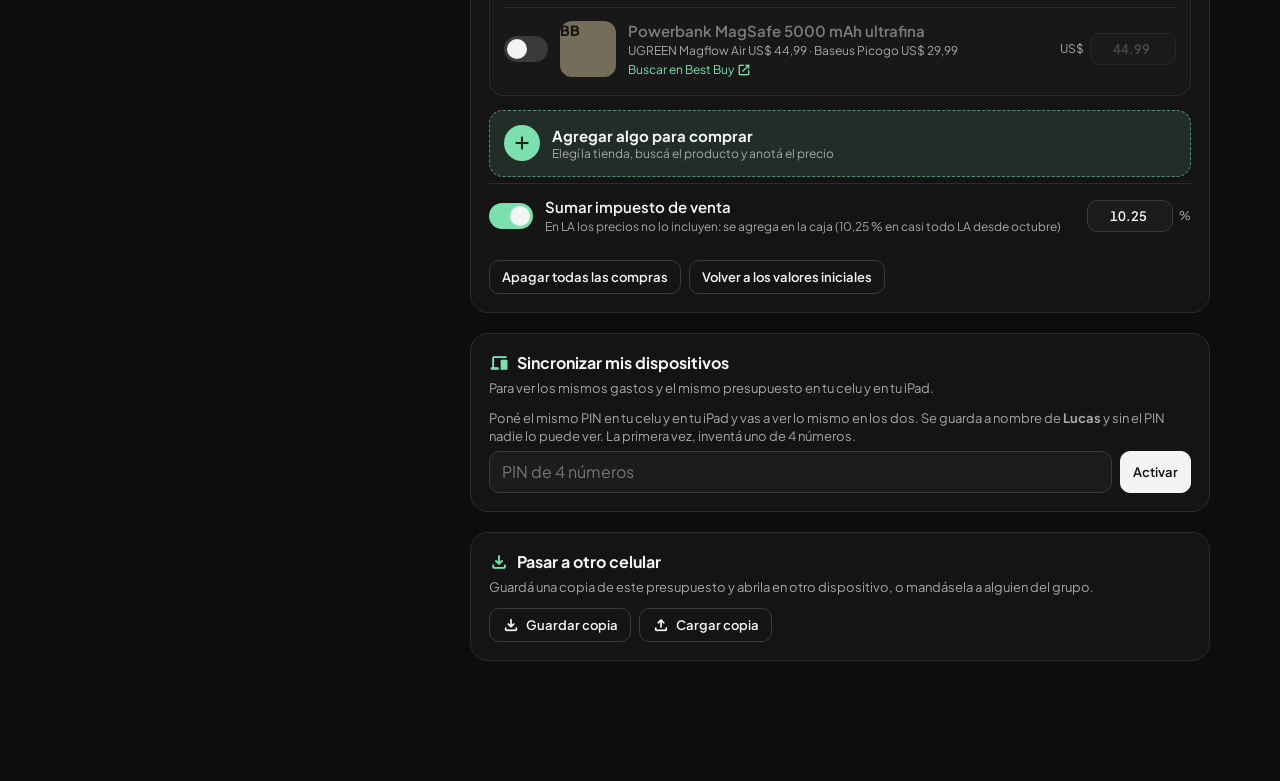
==== commit da54e275: "Presupuestos: Lucas gastó US$ 64 en almuerzo, carne seca y chocolates; la reserva de comida baja a 4" ====
--- a/presupuesto/index.html
+++ b/presupuesto/index.html
@@ -366,7 +366,7 @@
 
 <div class="toast" id="toast" role="status" aria-live="polite"></div>
 
-<script src="datos.js?v=26"></script>
-<script src="presupuesto.js?v=26"></script>
+<script src="datos.js?v=27"></script>
+<script src="presupuesto.js?v=27"></script>
 </body>
 </html>
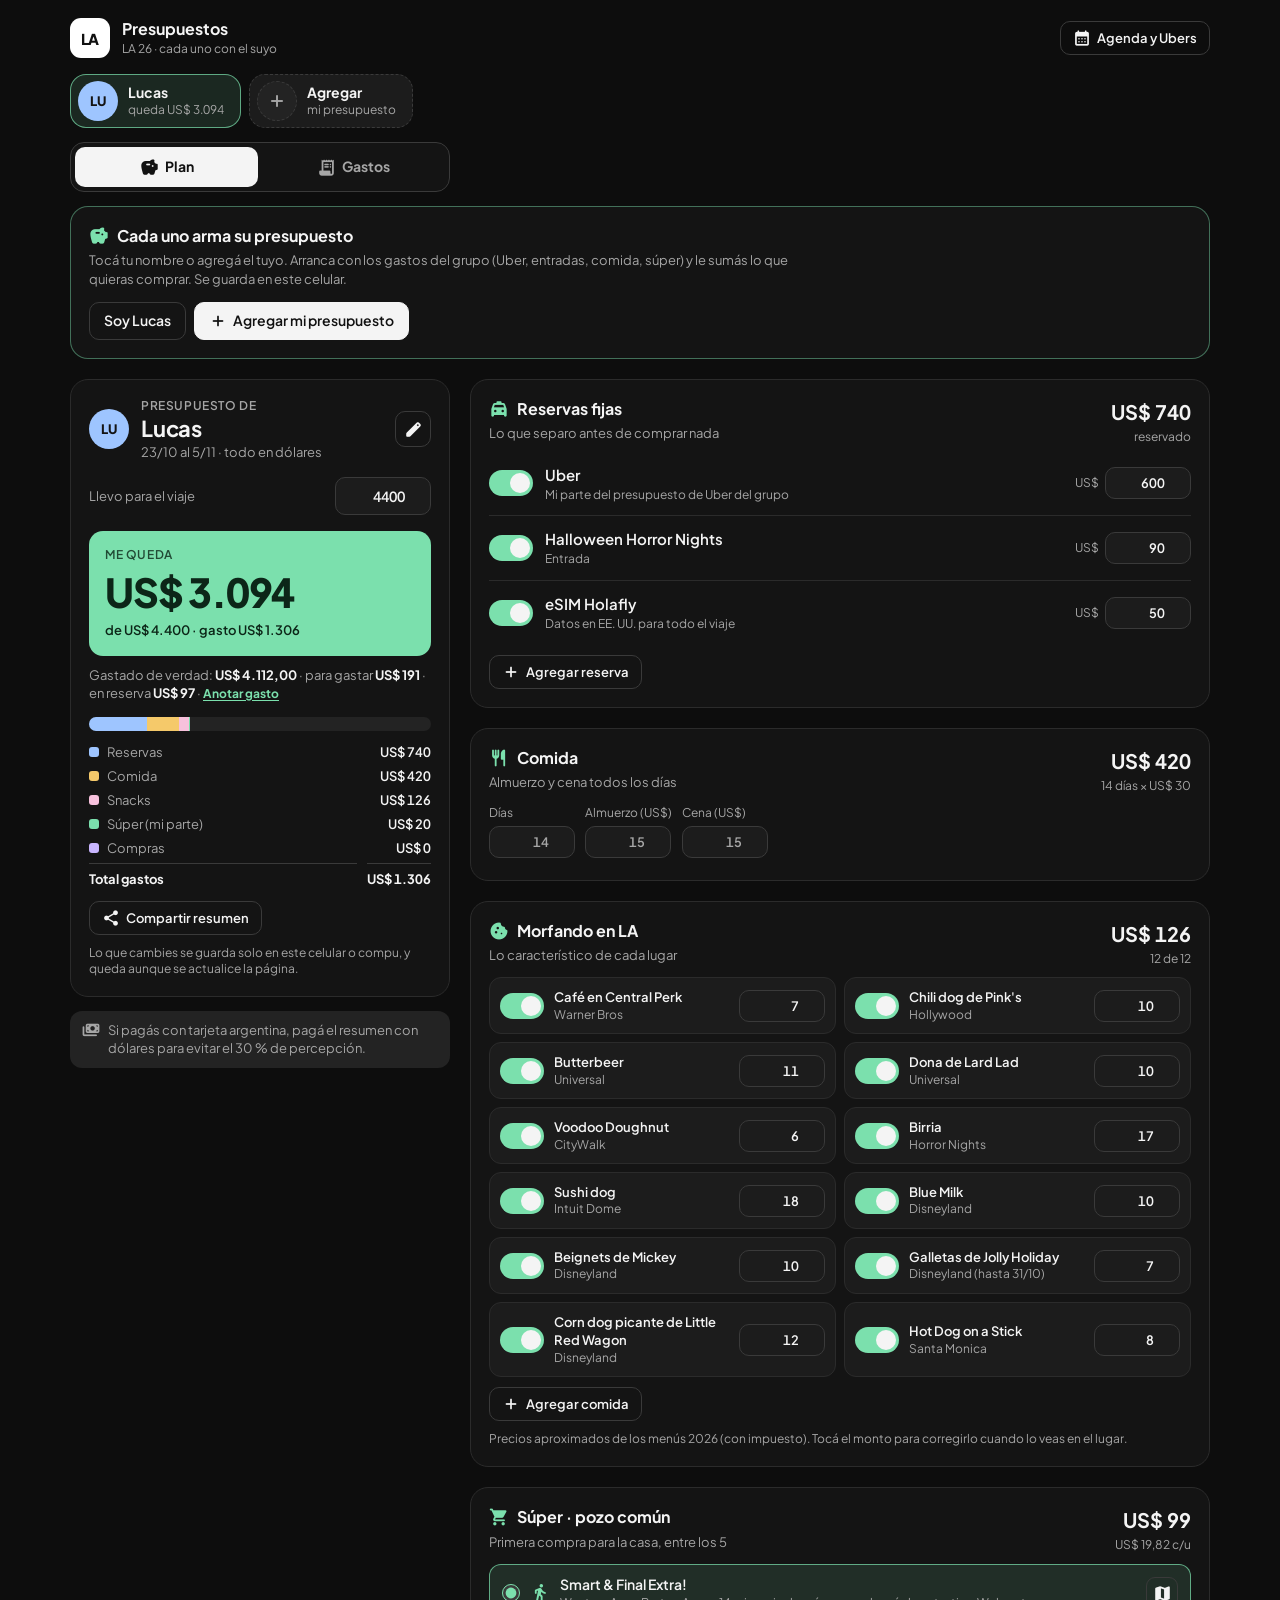
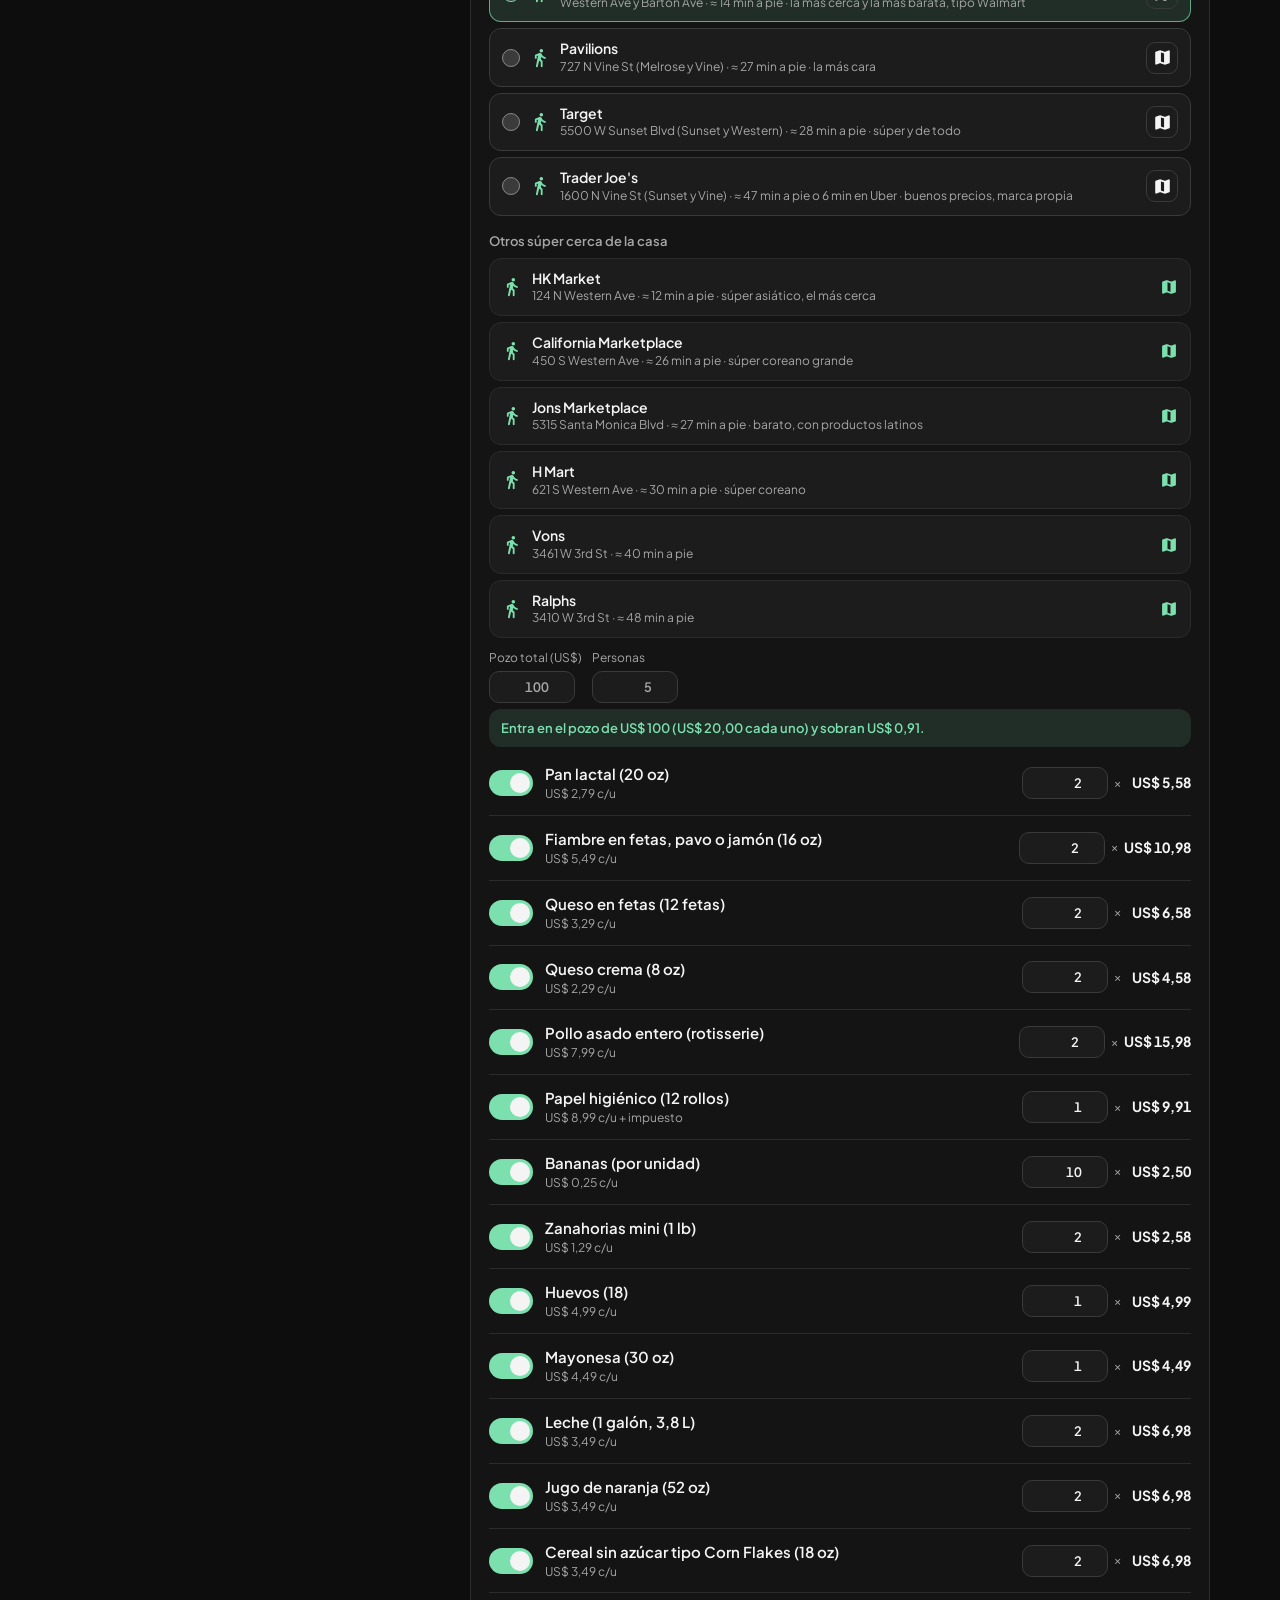
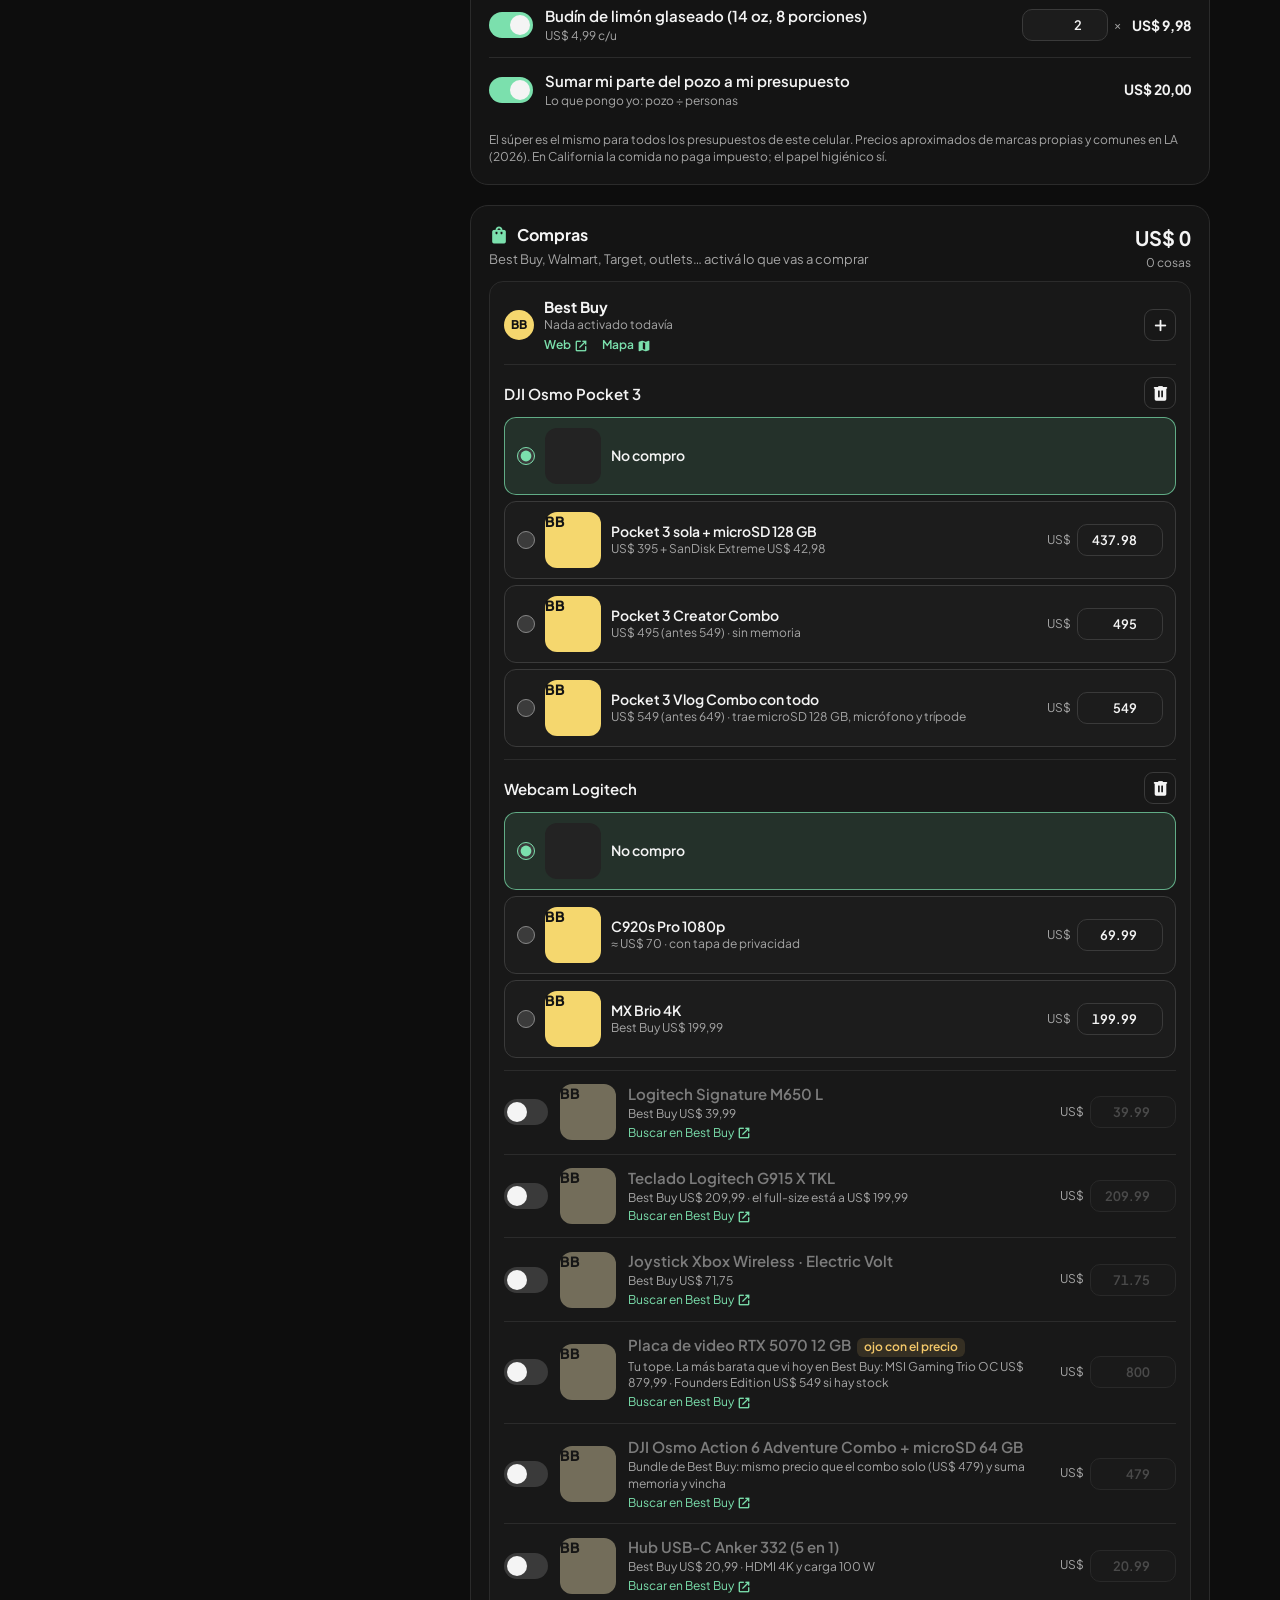
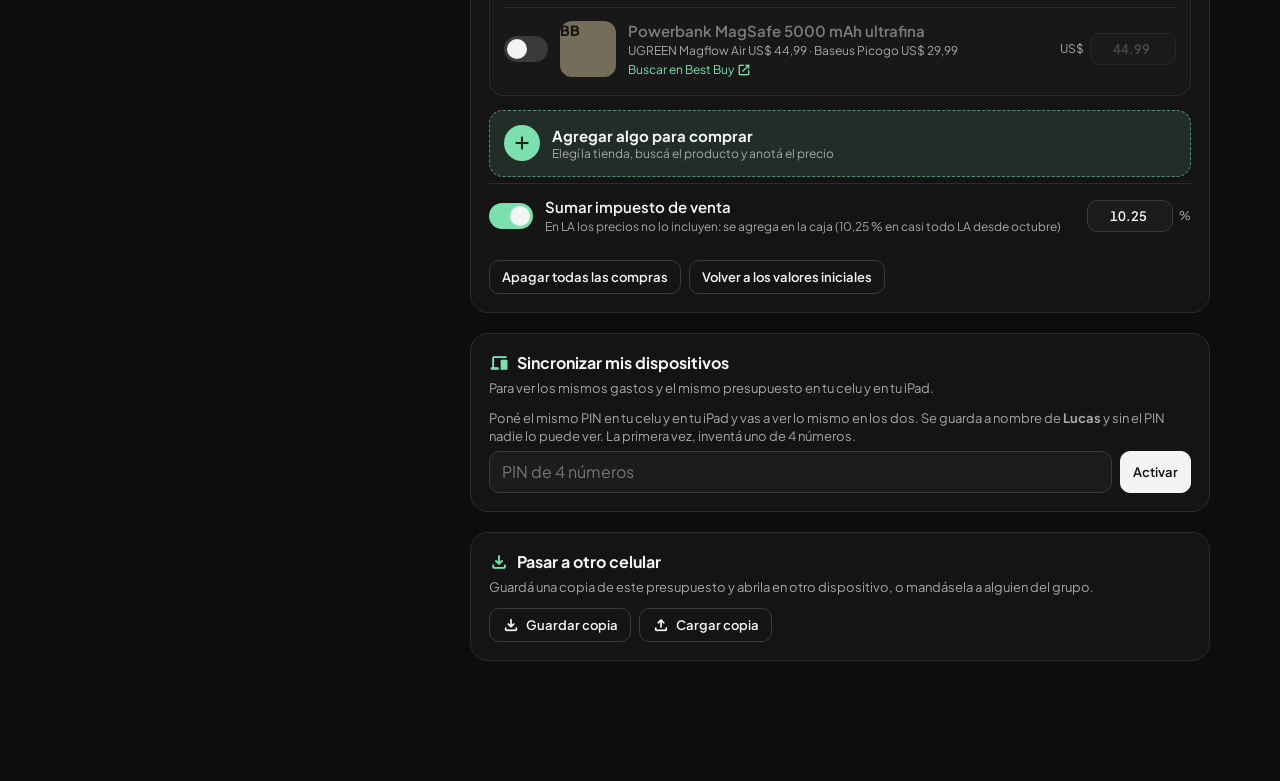
==== commit 72d3dfbc: "Presupuestos: Lucas gastó US$ 155 en Columbia y otros US$ 72 sin detalle (4/11) Co-Authored-By: Clau" ====
--- a/presupuesto/index.html
+++ b/presupuesto/index.html
@@ -366,7 +366,7 @@
 
 <div class="toast" id="toast" role="status" aria-live="polite"></div>
 
-<script src="datos.js?v=27"></script>
-<script src="presupuesto.js?v=27"></script>
+<script src="datos.js?v=28"></script>
+<script src="presupuesto.js?v=28"></script>
 </body>
 </html>
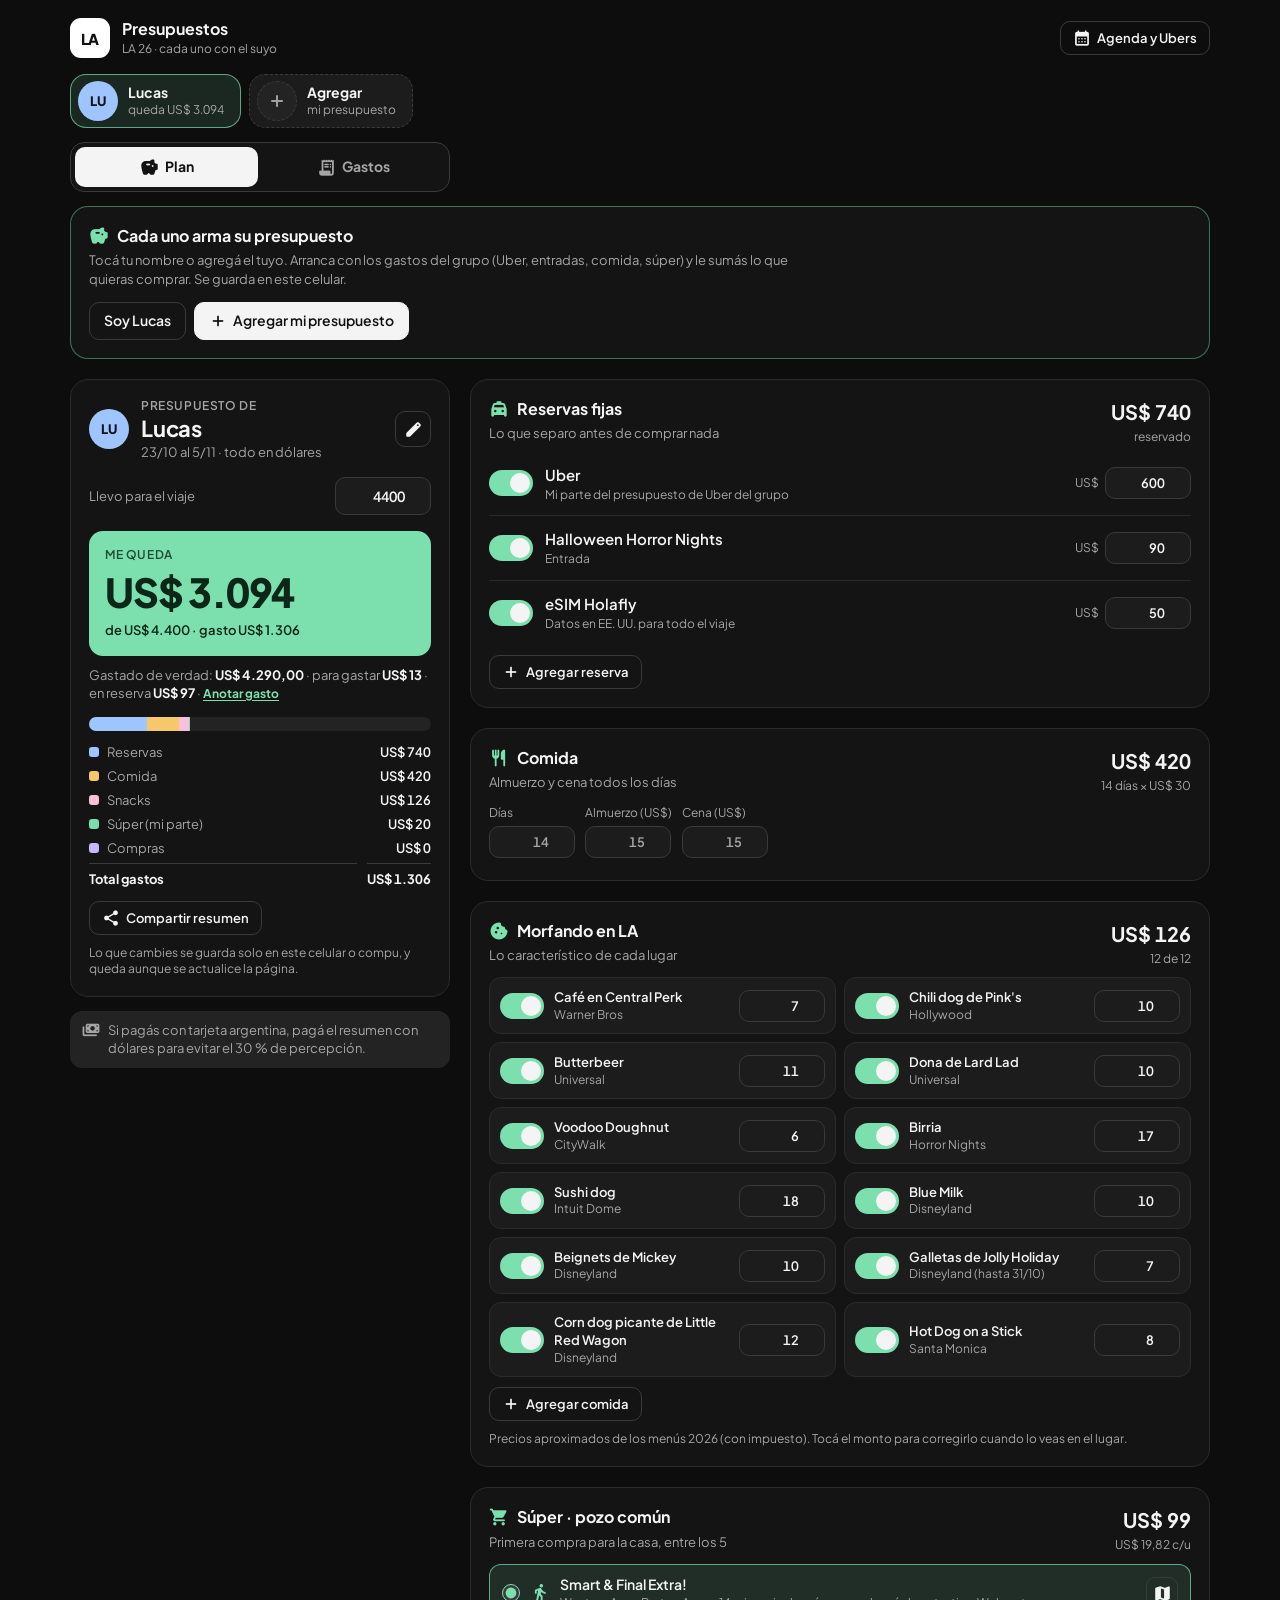
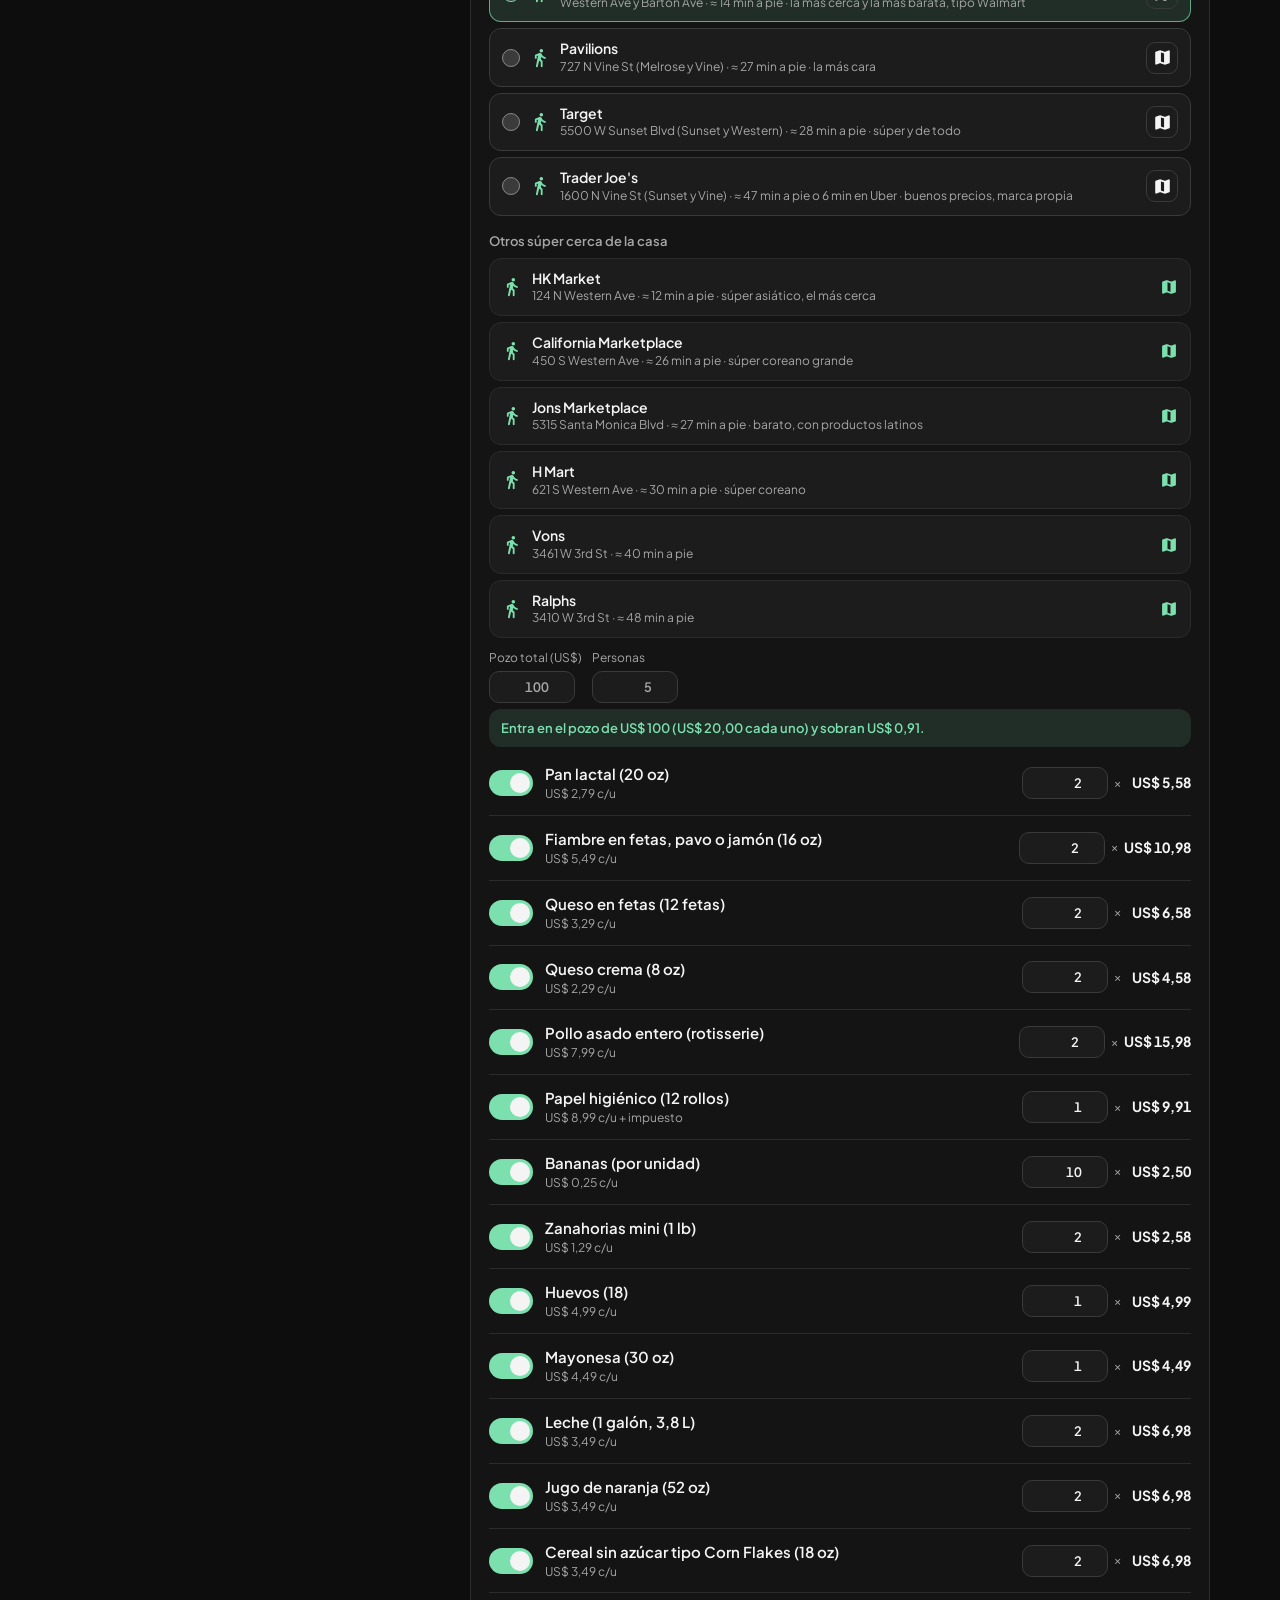
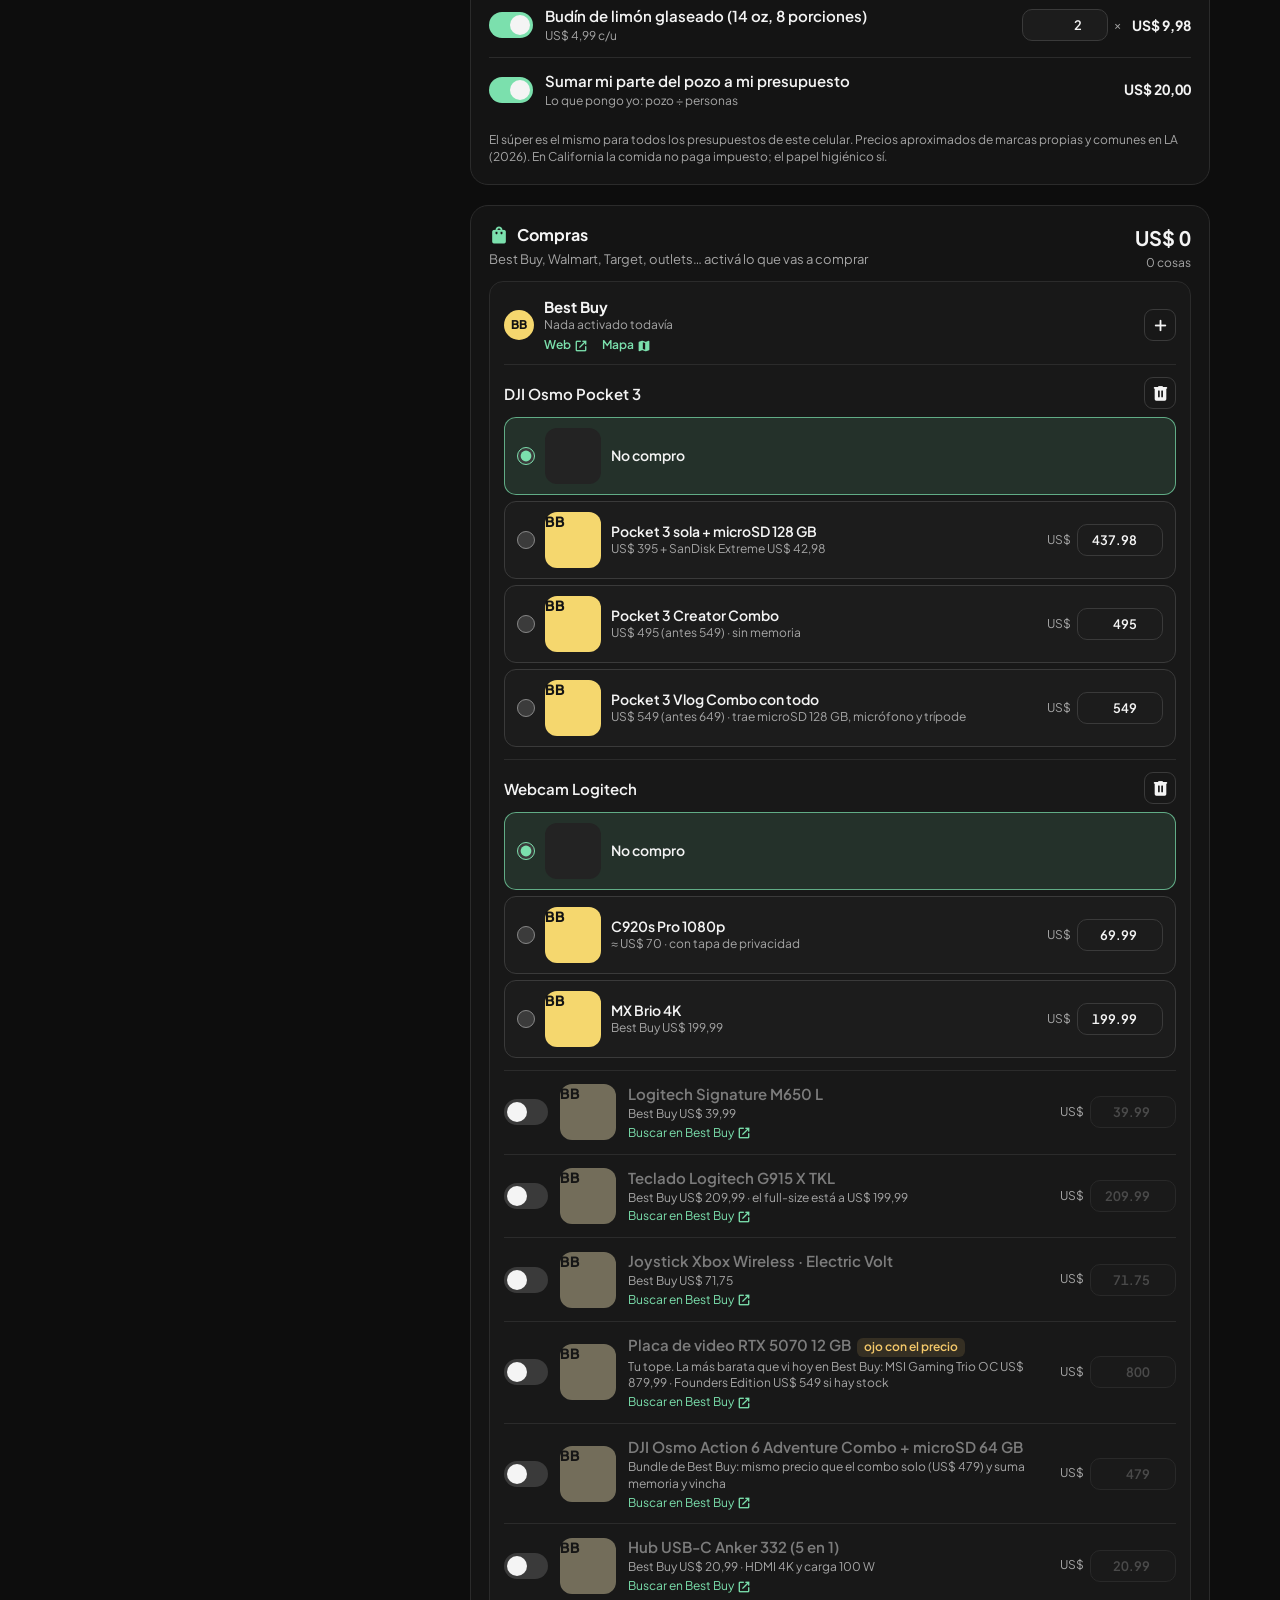
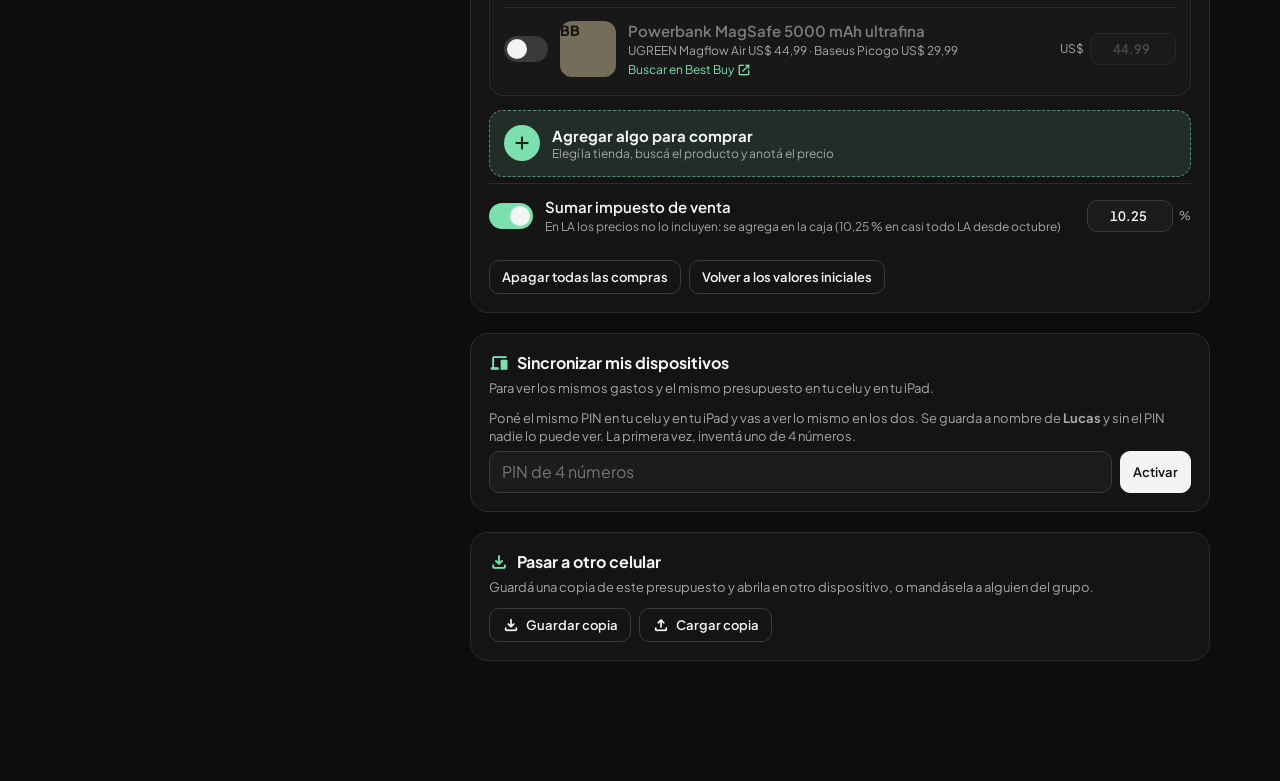
==== commit 9fd8bd18: "Presupuestos: Lucas gastó US$ 178 en Banana Republic (4/11) Co-Authored-By: Claude Opus 5.5 <noreply" ====
--- a/presupuesto/index.html
+++ b/presupuesto/index.html
@@ -366,7 +366,7 @@
 
 <div class="toast" id="toast" role="status" aria-live="polite"></div>
 
-<script src="datos.js?v=28"></script>
-<script src="presupuesto.js?v=28"></script>
+<script src="datos.js?v=29"></script>
+<script src="presupuesto.js?v=29"></script>
 </body>
 </html>
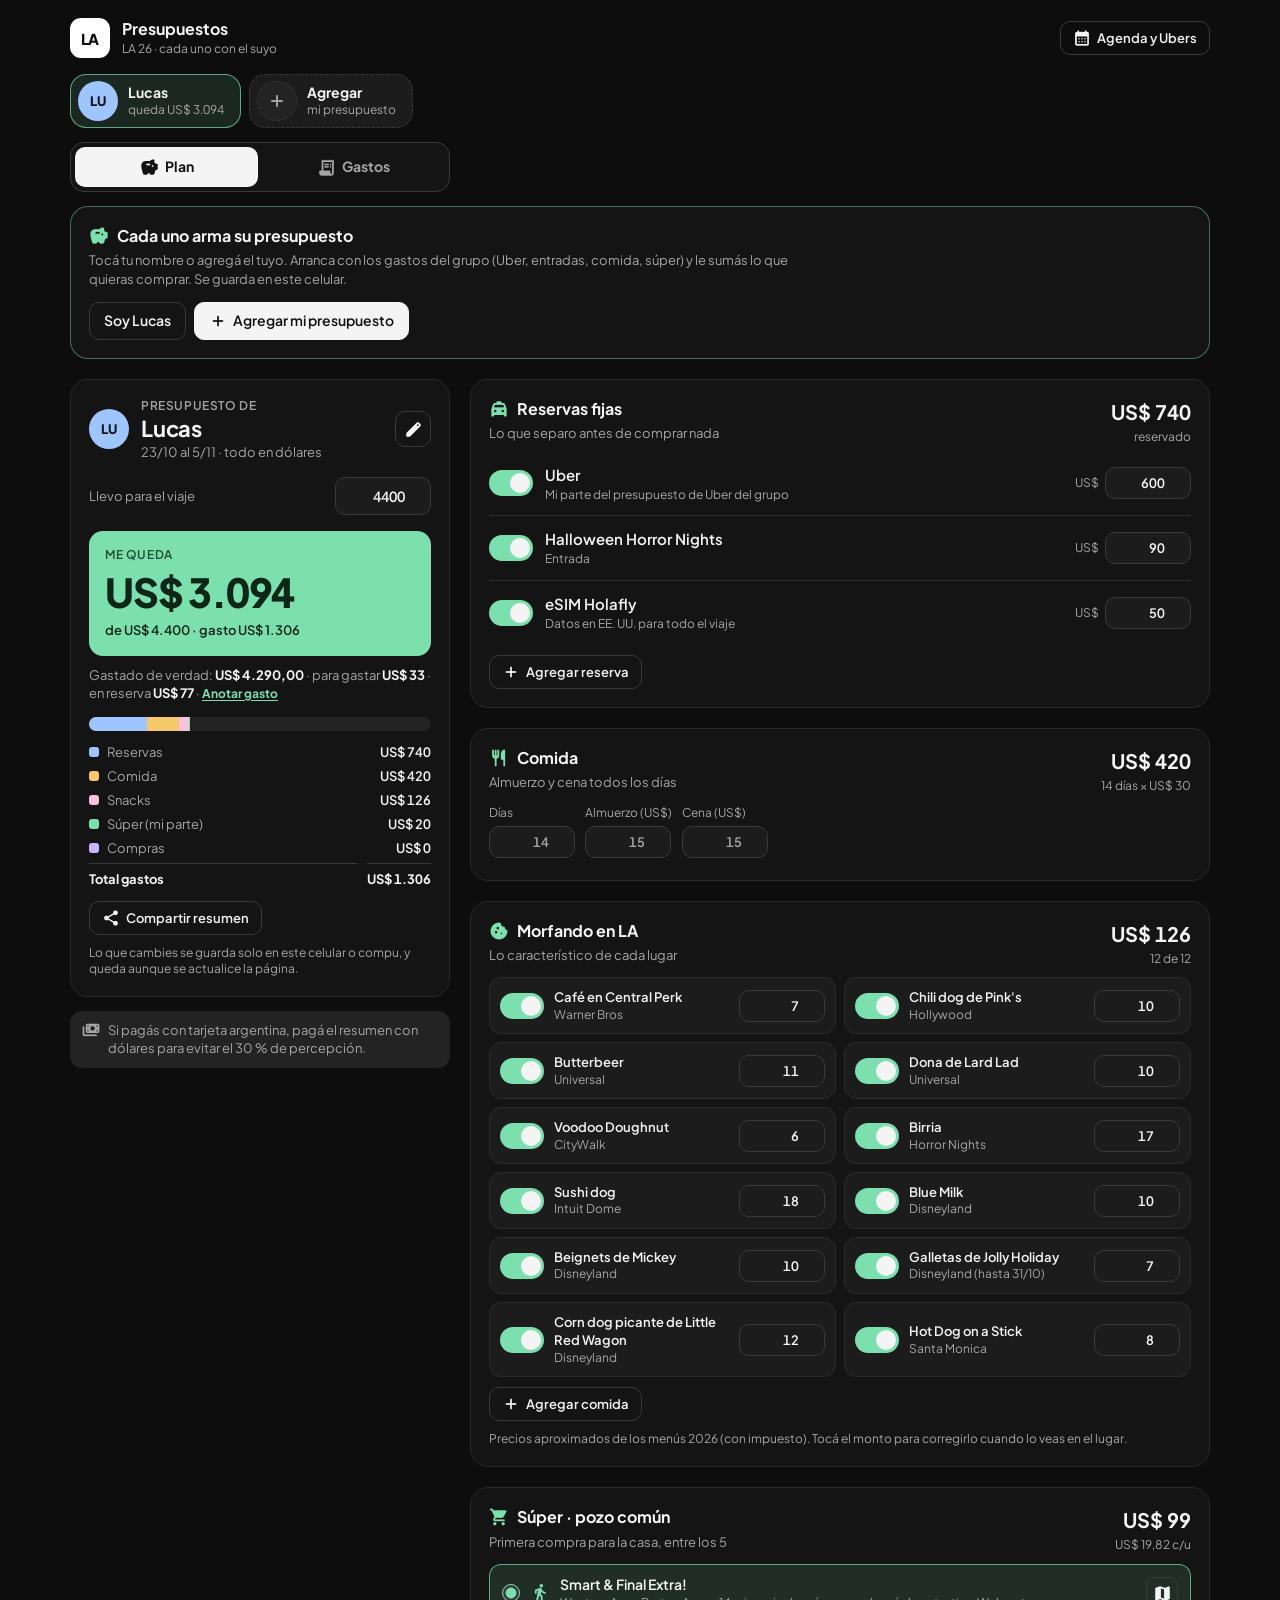
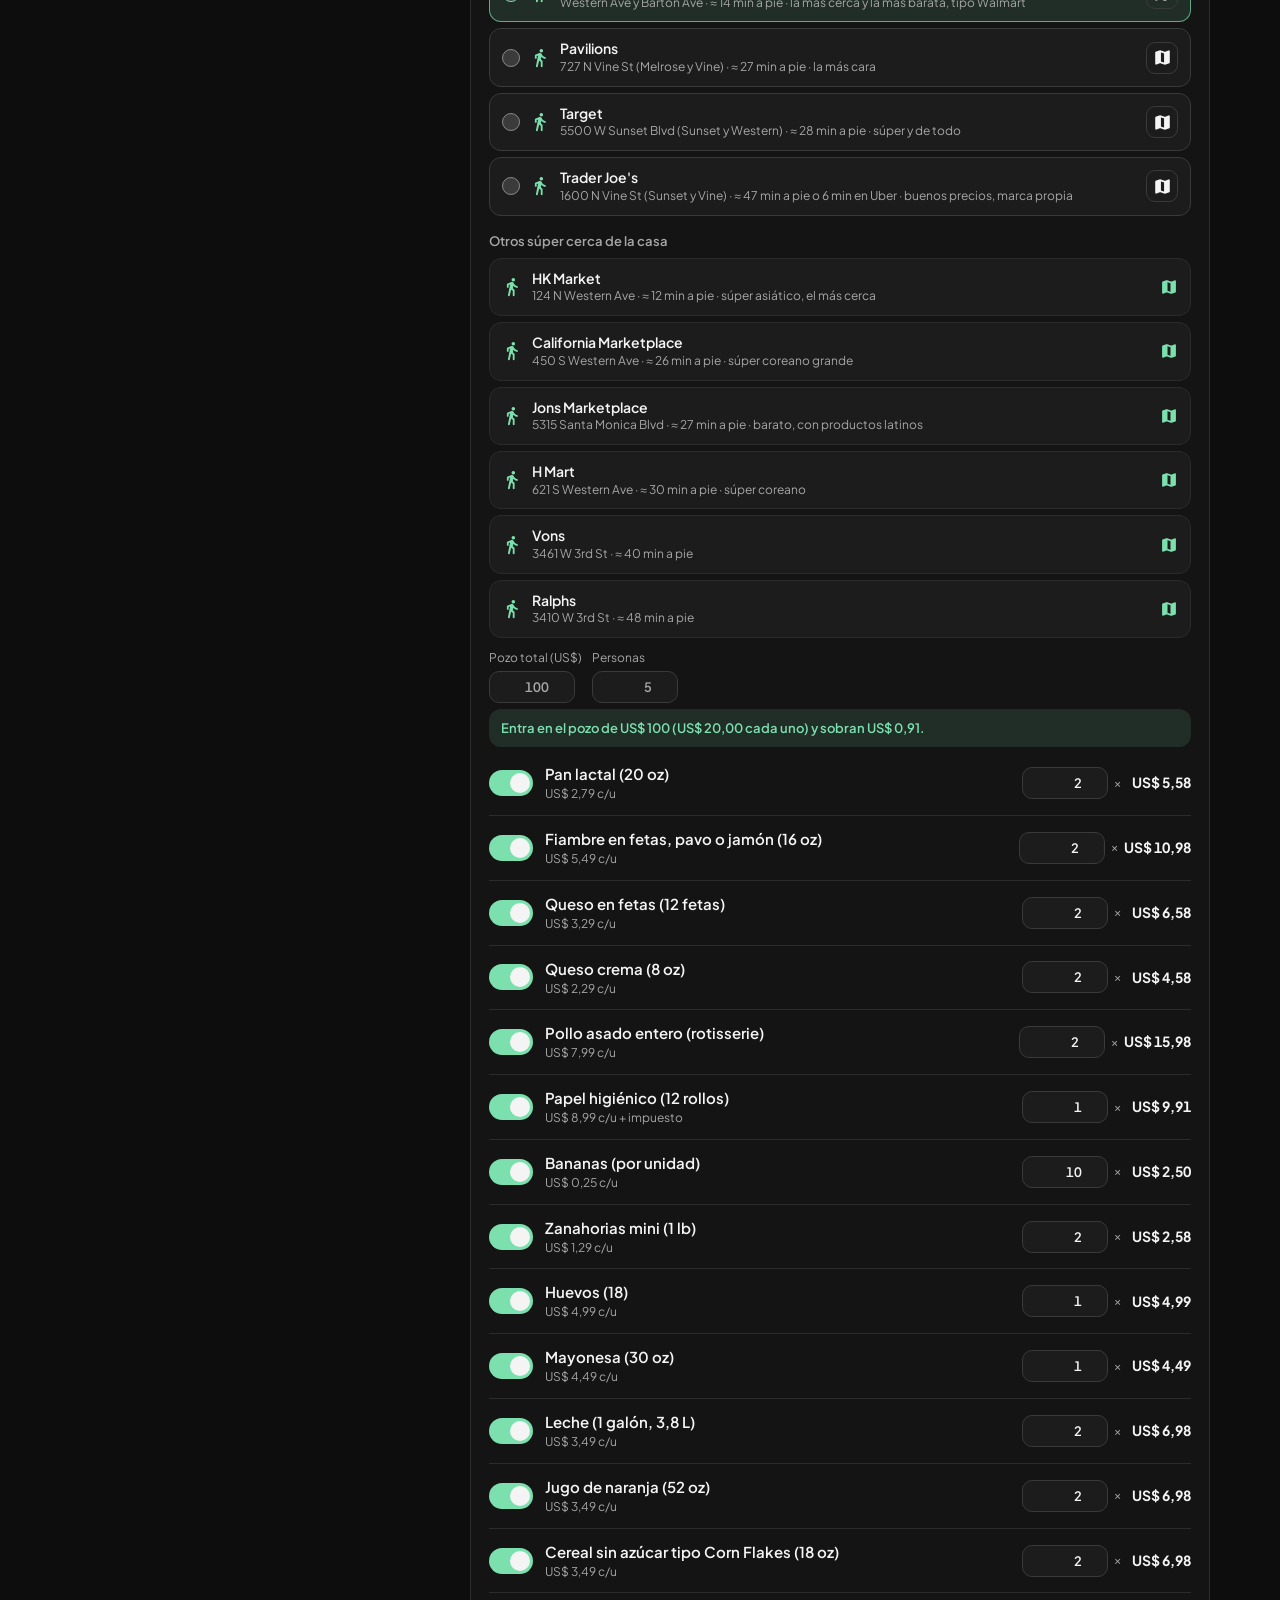
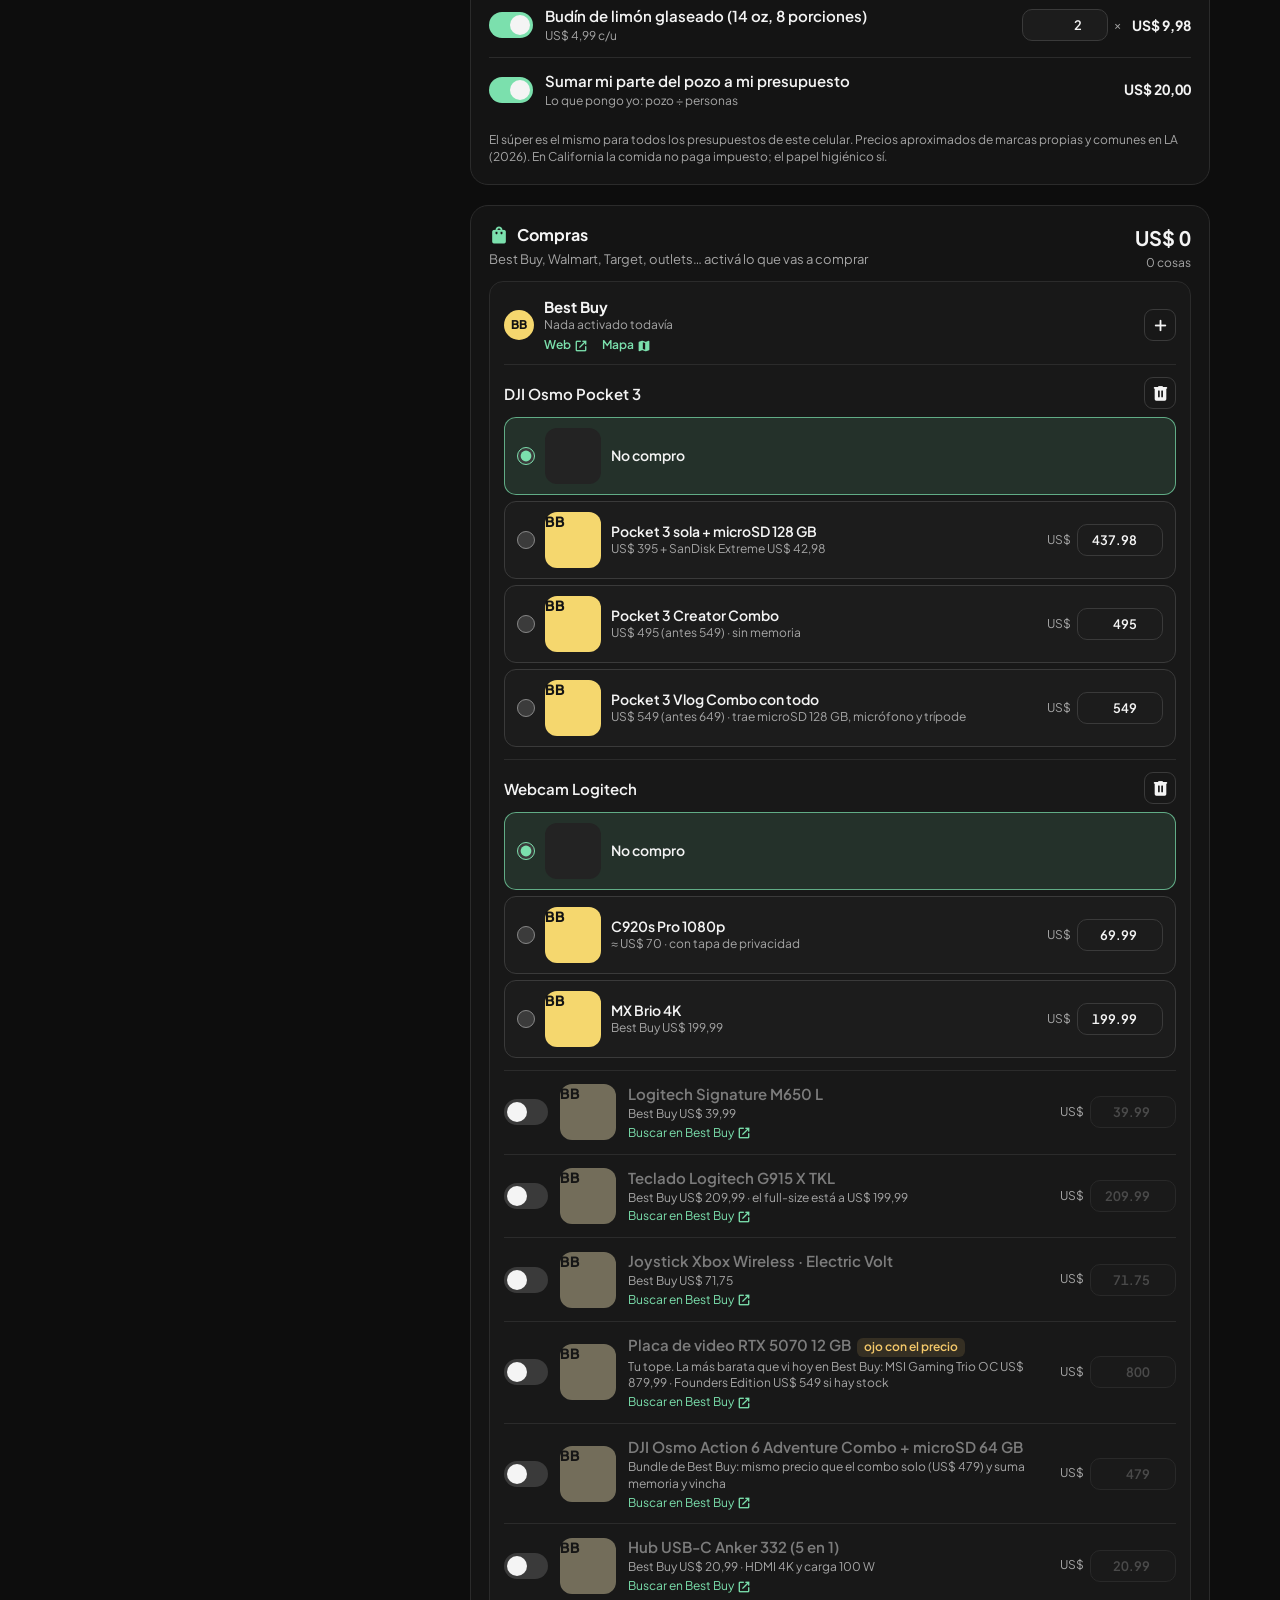
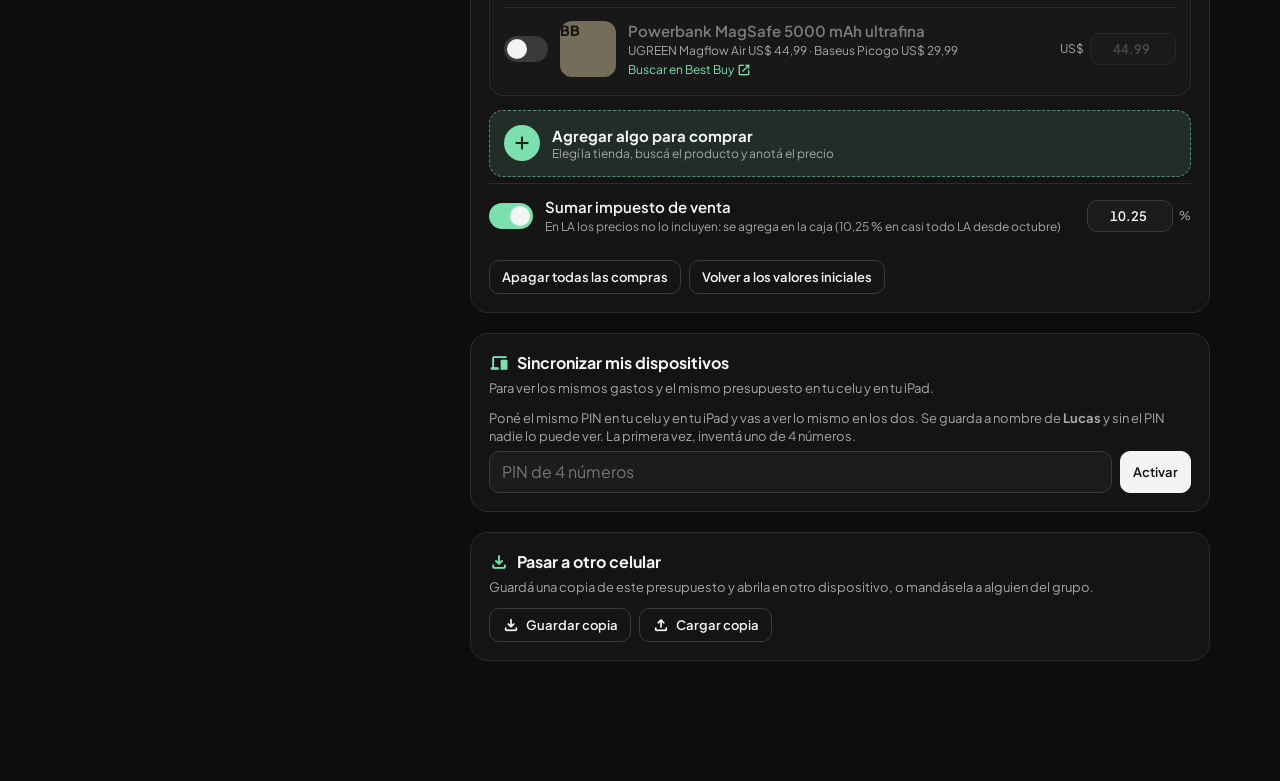
==== commit a001a1ae: "Presupuestos: la cena del 4/11 ya está; la reserva de comida de Lucas baja a 20 (4/11) Co-Authored-B" ====
--- a/presupuesto/index.html
+++ b/presupuesto/index.html
@@ -366,7 +366,7 @@
 
 <div class="toast" id="toast" role="status" aria-live="polite"></div>
 
-<script src="datos.js?v=29"></script>
-<script src="presupuesto.js?v=29"></script>
+<script src="datos.js?v=30"></script>
+<script src="presupuesto.js?v=30"></script>
 </body>
 </html>
